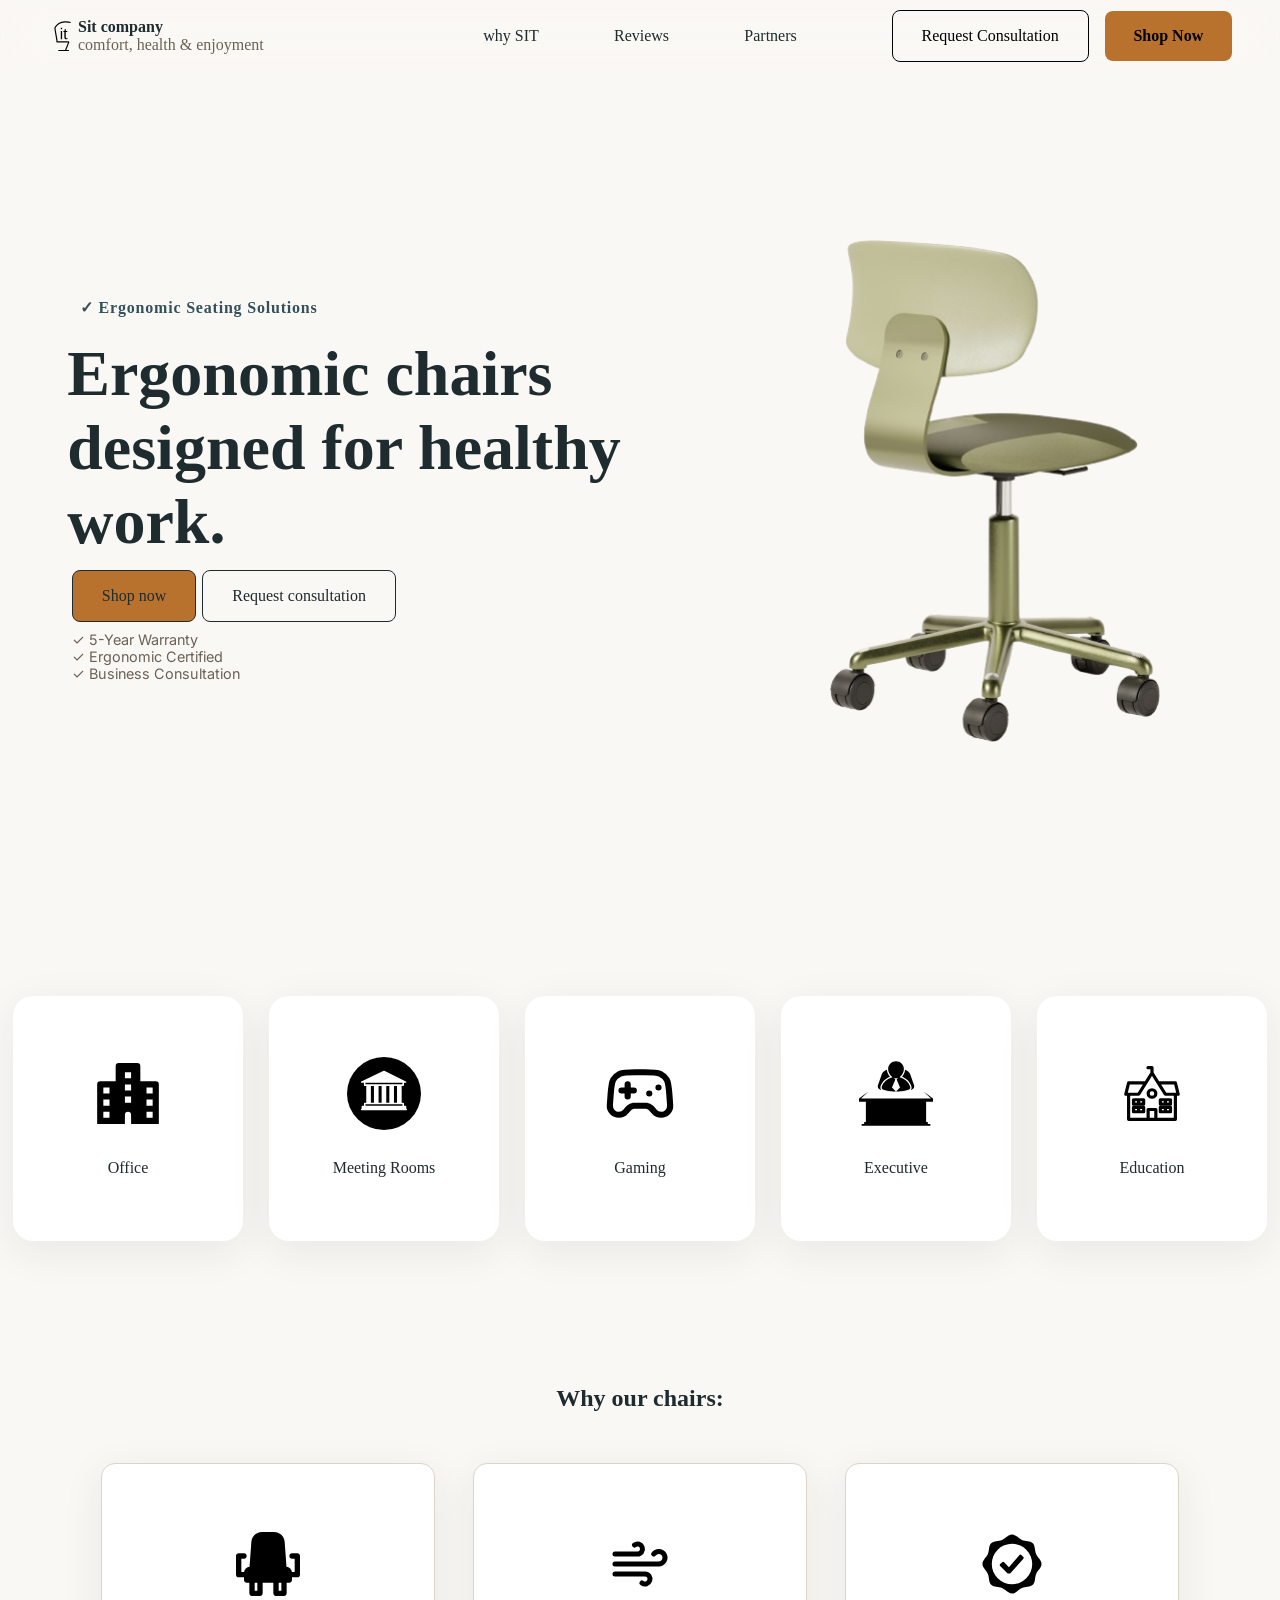
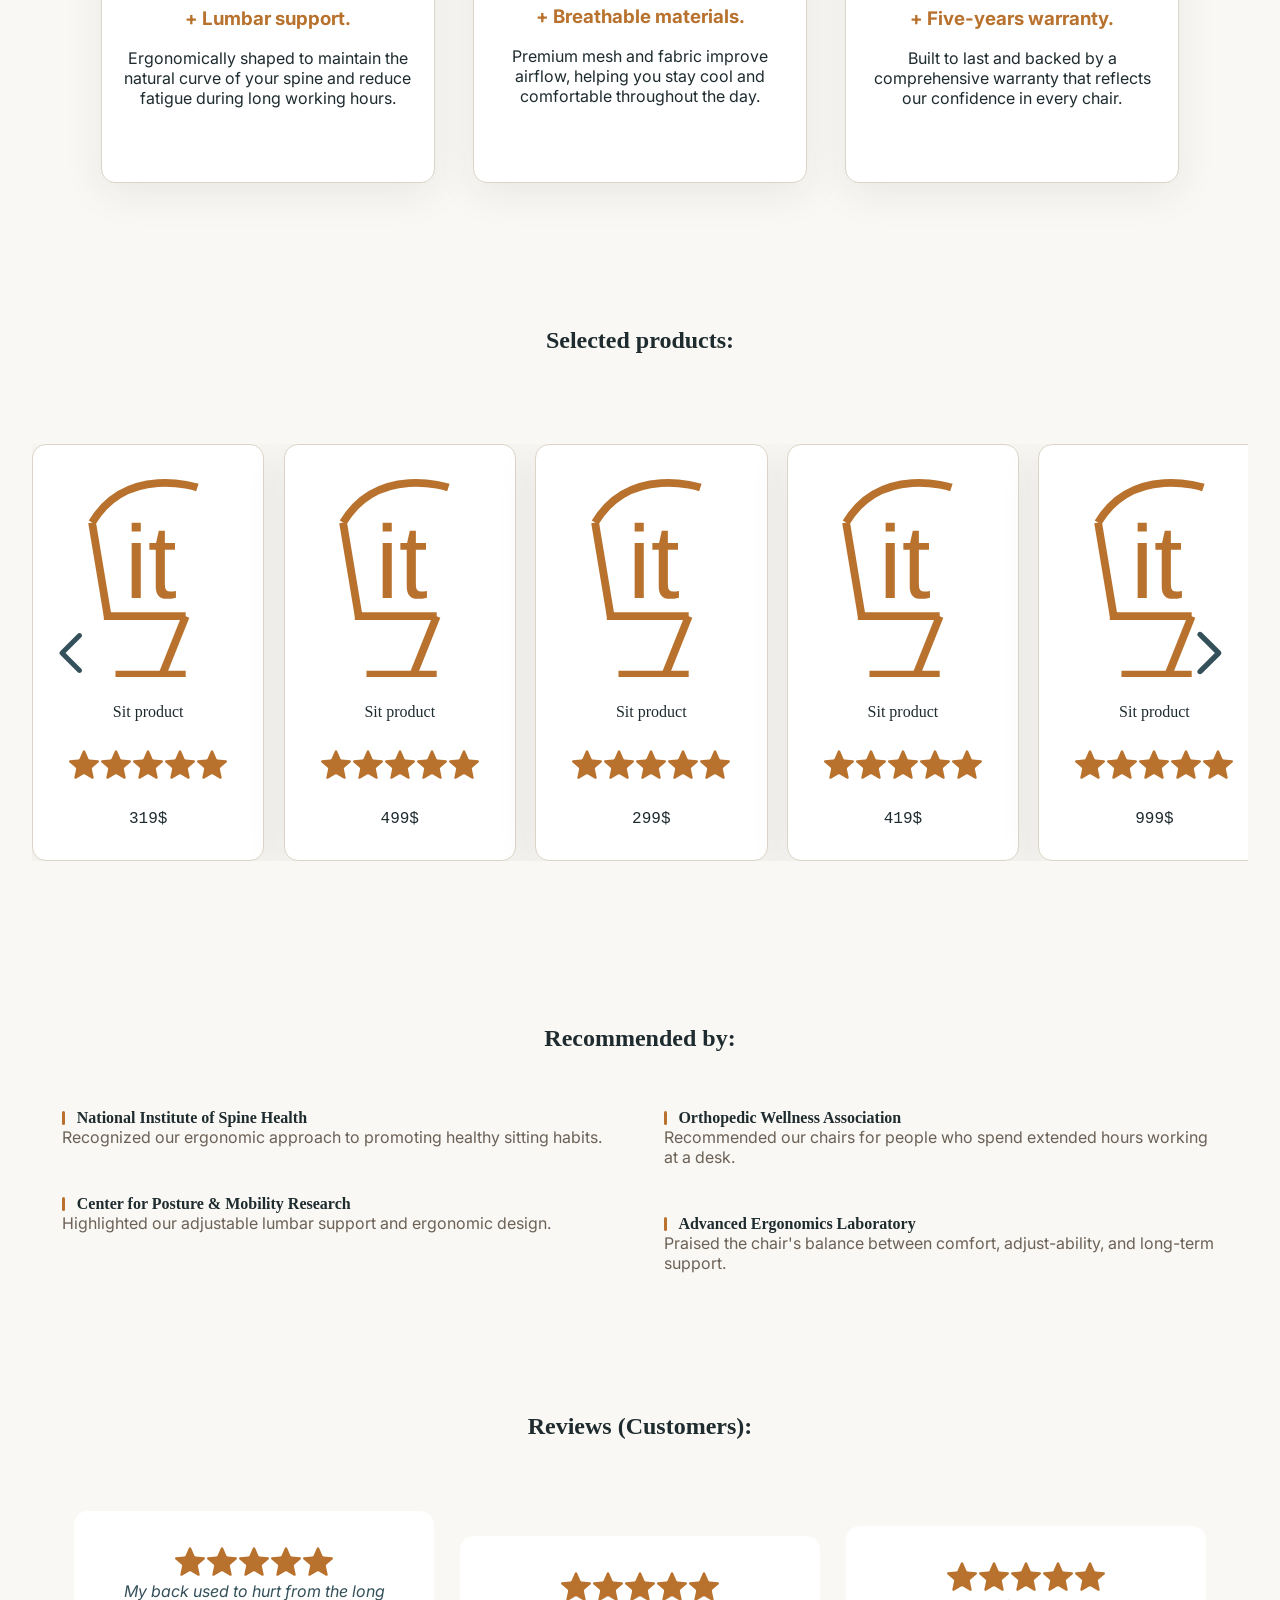
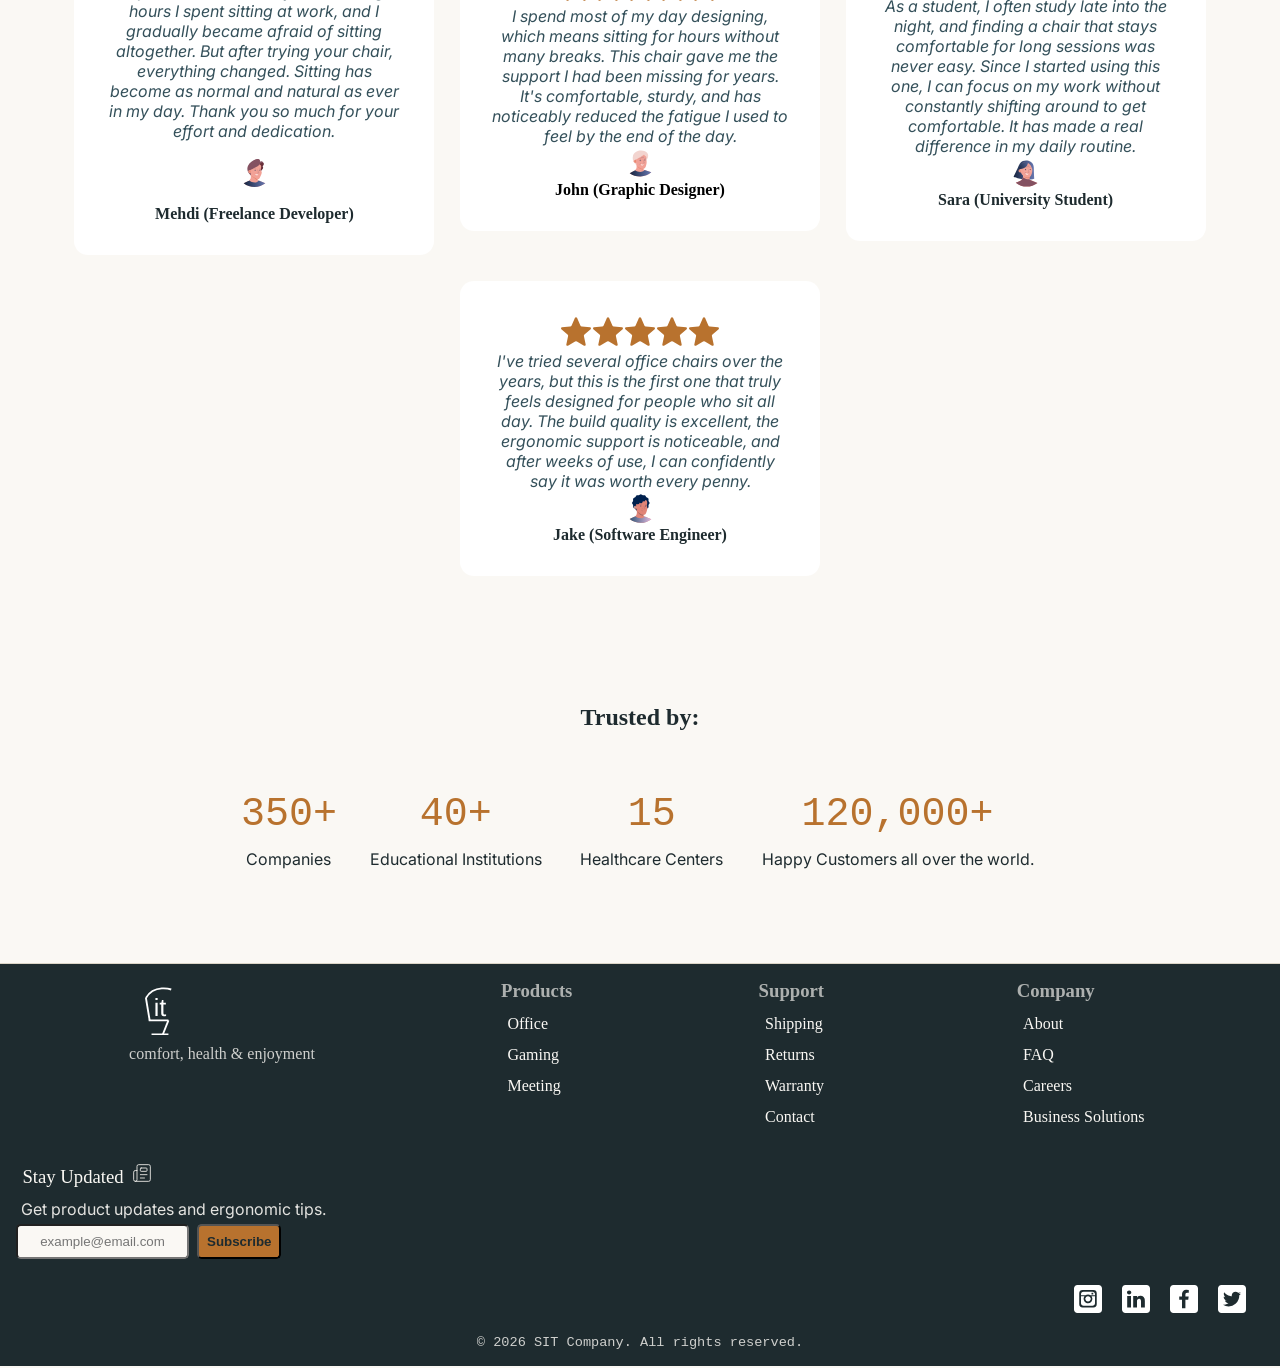
==== index.html @ 12385d65 "update 1.2" ====
<!DOCTYPE html>
<html>
	<head>
		<meta charset="UTF-8">
		<meta name="viewport" content="width=device-width, initial-scale=1.0" />
		<title>SIT Company</title>
		<meta name="description" content="Ergonomic chairs designed to keep you comfortable, productive, and free from back pain." />
		<link rel="preconnect" href="https://fonts.googleapis.com">
		<link rel="preconnect" href="https://fonts.gstatic.com" crossorigin>
		<link href="https://fonts.googleapis.com/css2?family=Manrope:wght@200..800&display=swap" rel="stylesheet">
		<link href="https://fonts.googleapis.com/css2?family=Inter:ital,opsz,wght@0,14..32,100..900;1,14..32,100..900&family=Manrope:wght@200..800&display=swap" rel="stylesheet">
		<link rel="stylesheet" href="style/base.css">
		<link rel="stylesheet" href="style/header.css">
		<link rel="stylesheet" href="style/hero.css">
		<link rel="stylesheet" href="style/why.css">
		<link rel="stylesheet" href="style/examples.css">
		<link rel="stylesheet" href="style/recommended.css">
		<link rel="stylesheet" href="style/reviews.css">	
		<link rel="stylesheet" href="style/trusted.css">	
		<link rel="stylesheet" href="style/partners.css">	
		<link rel="stylesheet" href="style/selected.css">	
		<link rel="stylesheet" href="style/footer.css">

	</head>
	<body>
		<!--======Header========================================-->
		<header>
			<section class="left-part-t">
				<img src="assets/icons/logo.svg" style="width: 30px; height: 30px;">
				<div class="left-part">
					<p class="c-name">Sit company</p>
					<p class="slogan">comfort, health &amp; enjoyment</p>
				</div>
			</section>
			<nav class="center-part">
				<a href="#why">why SIT</a>
				<a href="#reviews">Reviews</a>
				<a href="#partners">Partners</a>
			</nav>
			<section class="right-part">
				<a class="contact" target="_blank" href="https://sit.com/contact-us">Request Consultation</a>
				<a class="shop" target="_blank" href="https://sit.com/shop">Shop Now</a>
			</section>
		</header>

		
		<main>
		<!--=======Hero==================================-->
			<section class="hero">
				<div class="left">
					<p class="sub-title">✓ Ergonomic Seating Solutions</p>
					<p class="title">Ergonomic chairs designed for healthy work.</p>
					<div class="cta-container">
						<nav class="top">
							<a class="shop" target="_blank" href="https://sit.com/shop">Shop now</a> 
							<a class="contact" target="_blank" href="https://sit.com/contact-us">Request consultation</a>
						</nav>
						<div class="bottom">
							<p class="slogan">✓ 5-Year Warranty</p>
							<p class="slogan">✓ Ergonomic Certified</p>
							<p class="slogan">✓ Business Consultation</p>
						</div>
					</div>
				</div>
				<div class="right">
				</div>
			</section>

			<!--=====Examples================================-->
			<section class="examples">

					<div class="card">
						<img class="icon" src="./assets/icons/office.svg">
						<p class="text">Office</p>
					</div>
	
					<div class="card">
						<img class="icon" src="./assets/icons/meeting.svg">
						<p class="text">Meeting Rooms</p>
					</div>

					<div class="card">
						<img class="icon" src="./assets/icons/gaming.svg">
						<p class="text">Gaming</p>
					</div>
	
					<div class="card">
						<img class="icon" src="./assets/icons/executive.svg">
						<p class="text">Executive</p>
					</div>
	
					<div class="card">
						<img class="icon" src="./assets/icons/education.svg">
						<p class="text">Education</p>
					</div>
			</section>

			<!--=====Why================================-->
			<section id="why" class="why">
				<h2 class="section-title">Why our chairs:</h2>
				<section>
					<div class="card">
						<img class="icon" src="./assets/icons/lumbar-support.svg">
						<h3 class="title">+ Lumbar support.</h3>
						<p class="discription">Ergonomically shaped to maintain the natural curve of your spine and reduce fatigue during long working hours.</p>
					</div>
					<div class="card">
						<img class="icon" src="./assets/icons/breathable-materials.svg">
						<h3 class="title">+ Breathable materials.</h3>
						<p class="discription">Premium mesh and fabric improve airflow, helping you stay cool and comfortable throughout the day.</p>
					</div>
					<div class="card">
						<img class="icon" src="./assets/icons/five-years-warranty.svg">
						<h3 class="title">+ Five-years warranty.</h3>
						<p class="discription">Built to last and backed by a comprehensive warranty that reflects our confidence in every chair.</p>
					</div>
				</section>
			</section>

			<!--=====Selected================================-->
			<section class="selected">
				<h2 class="section-title">Selected products:</h2>
				<section class="slider">
					<button class="prev"></button>
					<section class="viewport">
						<div class="track">
							<div class="product">
								<span class="logo"></span>
								<p class="product-name">Sit product</p>
								<div class="star-rating">
									<span class="star"></span>
									<span class="star"></span>
									<span class="star"></span>
									<span class="star"></span>
									<span class="star"></span>
								</div>
								<p class="product-price">319$</p>

							</div>
							<div class="product">
								<span class="logo"></span>
								<p class="product-name">Sit product</p>
								<div class="star-rating">
									<span class="star"></span>
									<span class="star"></span>
									<span class="star"></span>
									<span class="star"></span>
									<span class="star"></span>
								</div>
								<p class="product-price">499$</p>
							</div>

							<div class="product">
								<span class="logo"></span>
								<p class="product-name">Sit product</p>
								<div class="star-rating">
									<span class="star"></span>
									<span class="star"></span>
									<span class="star"></span>
									<span class="star"></span>
									<span class="star"></span>
								</div>
								<p class="product-price">299$</p>
							</div>
	
							<div class="product">
								<span class="logo"></span>
								<p class="product-name">Sit product</p>
								<div class="star-rating">
									<span class="star"></span>
									<span class="star"></span>
									<span class="star"></span>
									<span class="star"></span>
									<span class="star"></span>
								</div>
								<p class="product-price">419$</p>
							</div>
	
							<div class="product">
								<span class="logo"></span>
								<p class="product-name">Sit product</p>
								<div class="star-rating">
									<span class="star"></span>
									<span class="star"></span>
									<span class="star"></span>
									<span class="star"></span>
									<span class="star"></span>
								</div>
								<p class="product-price">999$</p>
							</div>
	
							<div class="product">
								<span class="logo"></span>
								<p class="product-name">Sit product</p>
								<div class="star-rating">
									<span class="star"></span>
									<span class="star"></span>
									<span class="star"></span>
									<span class="star"></span>
									<span class="star"></span>
								</div>
								<p class="product-price">249$</p>
							</div>
						</div>
					</section>
					<button class="next"></button>
				</section>
			</section>

			<!--=====Recommended================================-->
			<section class="recommended">
				<h2 class="section-title">Recommended by:</h2>
				<section>
					<div class="column">
						<div>
							<h4 class="name">National Institute of Spine Health</h4>
							<p class="quote">Recognized our ergonomic approach to promoting healthy sitting habits.</p>
						</div>

						<div>
							<h4 class="name">Center for Posture &amp; Mobility Research</h4>
							<p class="quote">Highlighted our adjustable lumbar support and ergonomic design.</p>
						</div>
					</div>

					<div class="column">
						<div>
							<h4 class="name">Orthopedic Wellness Association</h4>
							<p class="quote">Recommended our chairs for people who spend extended hours working at a desk.</p>
						</div>

						<div>
							<h4 class="name">Advanced Ergonomics Laboratory</h4>
							<p class="quote">Praised the chair's balance between comfort, adjust-ability, and long-term support.</p>
						</div>
					</div>
				</section>
			</section>

			<!--=====Reviews================================-->
			<section class="reviews" id="reviews">
				<h2 class="section-title">Reviews (Customers):</h2>
				<section class="container">
					<div class="card">
						<div class="star-rating">
							<span class="star"></span>
							<span class="star"></span>
							<span class="star"></span>
							<span class="star"></span>
							<span class="star"></span>
						</div>
						<p class="quote">My back used to hurt from the long hours I spent sitting at work, and I gradually became afraid of sitting altogether. But after trying your chair, everything changed. Sitting has become as normal and natural as ever in my day. Thank you so much for your effort and dedication.</p>
						<img class="avatar" src="./assets/icons/a-mehdi.svg" width=35 height=35>
						<h4 class="name">Mehdi (Freelance Developer)</h4>
					</div>

					<div class="card">
						<div class="star-rating">
							<span class="star"></span>
							<span class="star"></span>
							<span class="star"></span>
							<span class="star"></span>
							<span class="star"></span>
						</div>
						<p class="quote">I spend most of my day designing, which means sitting for hours without many breaks. This chair gave me the support I had been missing for years. It's comfortable, sturdy, and has noticeably reduced the fatigue I used to feel by the end of the day.</p>
						<img src="./assets/icons/a-john.svg" width=35 height=35>
						<h4>John (Graphic Designer)</h4>
					</div>

					<div class="card">
						<div class="star-rating">
							<span class="star"></span>
							<span class="star"></span>
							<span class="star"></span>
							<span class="star"></span>
							<span class="star"></span>
						</div>
						<p class="quote">As a student, I often study late into the night, and finding a chair that stays comfortable for long sessions was never easy. Since I started using this one, I can focus on my work without constantly shifting around to get comfortable. It has made a real difference in my daily routine.</p>
						<img src="./assets/icons/a-sara.svg" width=35 height=35>
						<h4 class="name">Sara (University Student)</h4>
					</div>

					<div class="card">
						<div class="star-rating">
							<span class="star"></span>
							<span class="star"></span>
							<span class="star"></span>
							<span class="star"></span>
							<span class="star"></span>
						</div>
						<p class="quote">I've tried several office chairs over the years, but this is the first one that truly feels designed for people who sit all day. The build quality is excellent, the ergonomic support is noticeable, and after weeks of use, I can confidently say it was worth every penny.</p>
						<img src="./assets/icons/a-jake.svg" width=35 height=35>
						<h4 class="name">Jake (Software Engineer)</h4>
					</div>
				</section>
			</section>

			<!--=====Trusted================================-->
			<section class="trusted">
				<h2 class="section-title">Trusted by:</h2>
				<section class="container">
					<div class="card">
						<p class="number">350+</p>
						<p class="entity">Companies</p>
					</div>
					<div class="card">
						<p class="number">40+</p>
						<p class="entity">Educational Institutions</p>
					</div>
					<div class="card">
						<p class="number">15</p>
						<p class="entity">Healthcare Centers</p>
					</div>
					<div class="card">
						<p class="number">120,000+</p>
						<p class="entity">Happy Customers all over the world.</p>
					</div>
				</section>
			</section>

		</main>

			<!--=====Footer================================-->
		<footer>
			<!--++++++++++ligne one++++++++++-->
			<section class="row-one">
				<section class="top">
					<div class="column">
						<a href="/"><img class="brand-LOGO" src="./assets/icons/logo.svg"></a>
						<p class="slogan">comfort, health &amp; enjoyment</p>
					</div>
					<nav class= "column">
						<h3>Products</h3>
						<a target="_blank" href="https://sit.com/shop/#office">Office</a>
						<a target="_blank" href="https://sit.com/shop/#gaming">Gaming</a>
						<a target="_blank" href="https://sit.com/shop/#meeting">Meeting</a>
					</nav>
					<nav class="column">
						<h3>Support</h3>
						<a target="_blank" href="https://sit.com/shipping">Shipping</a>
						<a target="_blank" href="https://sit.com/returns">Returns</a>
						<a target="_blank" href="https://sit.com/warranty">Warranty</a>
						<a target="_blank" href="https://sit.com/contact">Contact</a>
					</nav>
					<nav class="column">
						<h3>Company</h3>
						<a target="_blank" href="https://sit.com/about">About</a>
						<a target="_blank" href="https://sit.com/company">FAQ</a>
						<a target="_blank" href="https://sit.com/careers">Careers</a>
						<a target="_blank" href="https://sit.com/contact">Business Solutions</a>
					</nav>
		    		</section>

				<section class="bottom">
					<h3 class="title">Stay updated</h3>
					<p class="paragraphe">Get product updates and ergonomic tips.</p>
					<div>
						<input type="email" placeholder="example@email.com">
						<button class="subscribe">Subscribe</button>
					</div>
				</section>
			</section>

			<!--++++++++ligne two+++++++++-->
			<nav class="row-two">
				<a target="_blank" href="https://instagram.com/sit"><img class="icon" alt="Instagram" src="/assets/icons/instagram.svg"></a>
				<a target="_blank" href="https://linkedin.com/sit"><img class="icon" alt="LinkedIn" src="/assets/icons/linkedin.svg"></a>
				<a target="_blank" href="https://facebook.com/sit"><img class="icon" alt="Facebook" src="/assets/icons/facebook.svg"></a>
				<a target="_blank" href="https://X.com/sit"><img class="icon" alt="X" src="/assets/icons/x.svg"></a>
			</nav>
			<!--++++++++ligne tree++++++++-->
			<section class="row-tree">
				<p>© 2026 SIT Company. All rights reserved.</p>
			</section>
		</footer>

		<script src="./script.js"></script>

	</body>
</html>
---- style/base.css ----
* {
	margin: 0;
	padding: 0;
	box-sizing: border-box;
	/*! outline: 1px solid red; */
}

a { 
	text-decoration: none;
	color: inherit;
}
:root {
	/*Header*/
	--header-height: clamp( 65px ,8vh, 80px);
 
	/*Color system — warm, clinical-but-comfortable, built around the spine/posture motif*/
	--ink: #1E2B2F;           /* headings & body text */
	--paper: #FAF8F4;         /* base background */
	--mist: #EDE7DC;          /* alternating section bg, card surfaces */
	--spine-gold: #B8722E;    /* signature accent: CTAs, curve motif, eyebrows */
	--chart-blue: #34505A;    /* secondary accent: icons, quote marks, badges */
	--line: #DCD5C7;          /* hairline borders/dividers */
 
	/*Aliases kept so every section stylesheet below still resolves correctly*/
	/*font-family*/ 
	--heading-font: 'Fraunces', serif;
	--body-font: 'Inter', sans-serif;
	--mono-font: 'IBM Plex Mono', monospace;

	/*color*/
	--primary-color: var(--ink);
	--secondary-color: var(--chart-blue);
	--accent-color: var(--spine-gold);
	--background-color: var(--paper);
	--surface-color: #FFFFFF;
	--text-color: var(--ink);
	--muted-color: #6B6156;
	--border-color: var(--line);

  
	--shadow: 0 10px 40px rgba(30,43,47,.08);

	--border-radius: 14px;
	
}

body {
	padding-top: var(--header-height);
	background: var(--background-color);
}

/*============================main===============================*/
main {
	display: flex;
	flex-direction: column;
	justify-content: flex-start;
}

.star-rating {
	display: flex !important;
	flex-direction: row !important;
	margin: .2rem;
	justify-content: center;
	align-items: center;
}

#star,
.star {
	width: 2rem;
	aspect-ratio: .4/.4;
}
---- style/header.css ----
/*====================Header====================*/
:root {
	--header-font-size: clamp(0.9rem, 1vw, 1.4rem)
	--header-border-bottom-color: #E5E7EB;
}
a { 
	text-decoration: none;
	color: inherit;
}

header {
	position: fixed;
	top: 0;
	left: 0;
	width: 100vw;
	height: var(--header-height);
	min-height: fit-content;
	backdrop-filter: blur(20px);
	-webkit-backdrop-filter: blur(20px);
	z-index: 1000;

	display: flex;
	justify-content: space-between;
	align-items: center;
	padding:0 clamp(1rem, 4vw, 3rem);
	white-space: nowrap;
	font-size: var(--header-font-size);
	gap: 1rem;
}

header .left-part-t,
header .center-part {
	flex: 1 1 20%;
	font-size: var(--header-font-size);
}

/*===========Left Part============*/
header .left-part-t {
	display: flex;
	align-items: center;
}

header .left-part-t .left-part {
	display: flex;
	flex-direction: column;
	justify-content: center;
}

header .left-part-t .left-part .c-name {
	font-family: var(--heading-font);
	font-size: calc(var(--header-font-size) * 1.6);
	font-weight: 700;
	color: var(--text-color);
}

header .left-part-t .left-part .slogan {
	font-family: var(--text-font);
	color: var(--muted-color);
	font-size: calc(var(--header-font-size) * 0.9);
}

/*=========Center Part===========*/
header .center-part {
	display: flex;
	justify-content: space-around;
	gap: 0.3rem;
	align-items: center;
}

header .center-part a {
	color: var(--text-color);
	font-size: var(--body-font);
	font-weight: 500;

	padding: 1em clamp(0.25em, 1.5vw, 1.8em);
	border-radius: 0.2em;
}

header .center-part a:hover,
header .center-part a.active {
	color: var(--accent-color);

	background: rgb(255 255 255 / 35%);
}

/*=======Right Part==========*/
header .right-part {
	flex: 1 1 20%;
	display: flex;
	justify-content: flex-end;
	align-items: center;
	gap: 1rem;
}

header .right-part .shop,
header .right-part .contact {
	display: inline-flex;
	align-items: center;
	justify-content: center;
	font-size: calc(var(--header-font-size) * 1.1);
	padding: 1em 1.8em;
	border-radius: 0.5em;
	max-height: calc(var(--header-height) * 0.8);
}

header .right-part .shop {
	color: var(--primery-color);
	font-weight: 600;

	background: var(--accent-color);

	transition: all 200ms ease 200ms;
}

header .right-part .contact {
	border: currentColor solid 1px;

	transition: all 200ms ease 200ms;
}

/*---hover---*/
header .right-part a.shop:hover {
	transform: scale(1.02);
	outline: 1px solid black;
}

header .right-part a.contact:hover {
	transform: scale(1.02);

	color: white;

	background-color: black;
	border: black solid 1px;
}

/*---Responsive---*/
@media (max-width: 940px) {
	header .center-part {
		display: none;
	}

	header .left-part-t {
		flex: 1;
	}

	header .right-part {
		flex: 0 0 auto;
	}
}

@media (max-width: 700px) {
	header .right-part .contact {
		display: none;
	}
}

@media (max-width: 400px) {
	header .right-part a.shop {
		flex-shrink: 1;
		padding: 15% 10%;
		font-size: clamp(0.7rem, 5vw, 999px);
	}

	header .left-part-t .left-part p.c-name {
		flex-shrink: 1;
		font-size: clamp(0.75rem, 5.5vw, 999px);
	}

	header .left-part-t .left-part p.slogan {
		font-size: clamp(0.56rem, 4vw, 999px);
		white-space: normal;
	}

	header {
		gap: 2rem;
	}
}
---- style/hero.css ----
:root {
	--hero-title-font-size:clamp(2.3rem, 5vw, 5rem);
	--font-size:1rem;
	--hero-background-color: linear-gradient(180deg, #F8FAFC, #EEF4FF);
}


.hero {
	display: flex;
	min-height: calc(100vh - var(--header-height));
	align-items: stretch;
	padding-inline: 5%;
}

/*=======hero-left============*/
.hero .left {
	flex: 0 0 55vw;

	display: flex;
	flex-direction: column;
	justify-content: center;
	align-items: flex-start;
}

.hero .left .sub-title {
	color: var(--secondary-color);
	font-weight:600;
	letter-spacing:.05em;

	text-transform: capitalize;

	padding: 1rem;	
}

.hero .left .title {
	color: var(--primary-color);
	font-size:var(--hero-title-font-size);
	font-weight: 700;

	padding: 0.2rem;
}

.hero .left .cta-container {
	display: flex;
	flex-direction: column ;
	gap: 1vh;

	padding: 0.5rem;
}

.hero .left .cta-container .top {
	gap: 0.4rem;
	display: flex;
	flex-wrap: wrap;
	justify-content: center;
}

.hero .left .cta-container .top .shop {
	color: var(--text-color);
	font-size: calc(var(--header-font-size) * 1.1);
	font-family: var(--heading-font);

	background-color: var(--accent-color);

	padding: 1em 1.8em;
	border: 1px solid var(--primary-color);
	border-radius: 0.5em;

	max-height: calc(var(--header-height) * 0.8);

	display: inline-flex;
	justify-content: center;
	align-items: center;

	transition: all 100ms ease 100ms;
}

.hero .left .cta-container .top .shop:hover {
	transform: scale(1.02);
	border: black solid 1px;
}

.hero .left .cta-container .top .contact {
	color: var(--text-color);
	font-family: var(--heading-font);

	border-color: var(--accent-color);
	display: inline-flex;
	align-items: center;
	justify-content: center;
	font-size: calc(var(--header-font-size) * 1.1);
	padding: 1em 1.8em;
	border: 1px solid var(--primary-color);
	border-radius: 0.5em;
	max-height: calc(var(--header-height) * 0.8);
}

.hero .left .cta-container .top .contact:hover {
	color: white;

	transform: scale(1.02);
	background-color: black;
	border: black solid 1px;
}

.hero .left .cta-container .bottom .slogan {
	color: var(--muted-color);
	font-size: 0.9rem;
	font-family: var(--body-font);
}
/*=======hero-right===========*/
.hero .right {
	flex: 0 0 35vw;
	background: url(../assets/images/chair-removebg-preview.png) no-repeat center / contain;
}

/*========responsive==========*/
@media (max-width:900px) {
	.hero .left {
		flex: 1;
		text-align: center;
		align-items: center;
		max-height: 78vh;
	}
	.cta-container > .cta {
		display: flex;
		flex-direction: column;
		gap: 3vw;
	}
	.hero .contact {
		display: block
	}

	.hero .right {
		display: none;
		flex: none;
	}
}
---- style/why.css ----
.why {
	padding-block: 3rem;
	display:flex;
	flex-direction: column;
	gap: clamp(1rem, 4vw, 4rem);
	text-align: center;
}

.why h2.section-title {
	color: var(--text-color);
	font-family: var(--heading-font);
}

.why section {
	display: flex;
	align-items: center;
	justify-content: center;
	flex-flow: wrap row;
	gap: clamp(0rem, 3vw, 3rem);
}

.why section .card {
	padding: 1rem;
	gap: clamp(0rem, 3vw, 3rem)

	flex: 0 0 clamp(calc(2 * var(--card-imag-width)), 18%, 25rem);
	min-height: clamp(3rem, 25vw, 50rem);

	display: flex;
	flex-direction: column;
	justify-content: center;
	align-items: center;

	background: var(--surface-color);
	border: 1px solid var(--border-color);
	border-radius: var(--border-radius);
	box-shadow: var(--shadow);
}

.why section .card img.icon {
	min-width: 60px;
}

.why section .card h3.title {
	color: var(--accent-color);
	font-family: var(--body-font);
	padding-block: .7rem;
}

.why section .card p.discription {
	color: var(--text-color);
	font-family: var(--body-font);

	text-align: center;
	
	padding-block: .4rem;
	max-width: 300px;
	
}
---- style/examples.css ----
:root {
	--card-background-color: white;
	--card-imag-width: clamp(4rem, 7vw, 8rem);
}

.examples {
	padding-block: clamp(3rem, 30vw, 6rem);
	display: flex;
	justify-content: space-around;
}

.examples .card {
	flex: 0 0 clamp(calc(2 * var(--card-imag-width)), 18%, 25rem);
	display: flex;
	flex-direction: column;
	text-align: center;
	justify-content: center;
	align-items: center;
	background: var(--surface-color);
	border-radius: 20px;
	box-shadow: var(--shadow);

	height: fit-content;
	box-sizing: content-box;
	padding-block: 3rem;
}

.examples .card:hover {
	transform: scale(1.02);
}

.examples .card img.icon {
	width : var(--card-imag-width);
	height: auto;
	margin: 1rem;
	padding: .5rem;
	margin: .3rem;
}

.examples .card p.text {
	color: var(--primary-color);
	font-family: var(--heading-font);

	padding: 1rem;
}

@media (max-width: 800px) {
	.examples {
		flex-flow: wrap row;
		row-gap: 1rem;
	}
	.examples .card img {
		width: 3.5rem;
	}
}
---- style/recommended.css ----
.recommended {
	padding-block: clamp(1rem, 15vw, 3rem);
	display: flex;
	flex-direction: column;
	justify-content: center;
	align-items: center;
}

.recommended > h2.section-title {
	color: var(--text-color);
	font-family: var(--heading-font);

	padding: clamp(20px, 0.02vw, 50px);
}

.recommended > section {
	display: flex;
	width: 100%;
	padding: 1% 3% 0 3%;
}

.recommended > section > .column {
	flex: 1;
}

.recommended > section > .column > div {
	padding: clamp(.5rem, 2vw, 1.5rem);
	min-width: 270px;
}

.recommended > section > .column > div > h4.name {
	color: var(--text-color);
	font-family: var(--heading-font);

	position: relative;
	padding-left: 0.9rem;
}

.recommended > section > .column > div > h4.name::before {
	content: "";
	position: absolute;
	left: 0;
	top: 0.15rem;
	bottom: 0.15rem;
	width: 3px;
	border-radius: 2px;
	background: var(--spine-gold);
}

.recommended > section > .column > div > p.quote {
	color: var(--muted-color);
	font-family: var(--body-font);
}

@media (max-width: 600px) {
	.recommended > section {
		flex-wrap: wrap;
	}

	.recommended > section > .column > div > p.quote {
		font-size: .9rem;
	}
}
---- style/reviews.css ----
.reviews {
	padding-block: clamp(1rem, 15vw, 3rem);
	display: flex;
	flex-direction: column;
	align-items: center;
	gap: 4vw;
}

.reviews > h2.section-title {
	color: var(--text-color);
	font-family: var(--heading-font);

	padding: clamp(20px, 0.02vw, 50px);
}

.reviews .container {
	width: 100%;
	display: flex;
	flex-wrap: wrap;
	gap: 2vw;
	align-items: center;
	justify-content: center;
	margin-inline: 2rem;
	padding-inline: 2rem;
	scroll-snap-type: x mandatory;
	scrollbar-width: none;
}

.reviews .container::-webkit-scrollbar {
	display: none;
}

.reviews .container .card {
	display: flex;
	flex-direction: column;
	align-items: center;
	text-align: center;
	padding: 2rem;
	background-color: var(--surface-color);

	width: 360px;
	max-width: 85vw;
	flex-shrink: 0;
	border-radius: var(--border-radius);
	scroll-snap-align: center;
}

.reviews .container .card .star-rating .star {
	background: var(--accent-color);

	mask-image: url(../assets/icons/star.svg);
	webkit-mask-image: url(../assets/icons/star.svg);
	mask-size: contain;
	mask-origin: padding-box;
	mask-repeat: no-repeat;

	max-width: 200px;
}

.reviews .container .card .quote {
	color: var(--secondary-color);
	font-family: var(--body-font);
	font-style: italic;
}

.reviews .container .card .avatar {
	min-height: 4rem;
	aspect-ratio: 1;
}

.reviews .container .card h4.name {
	color: var(--primary-color);
	font-family: var(--heading-font);
}

@media (max-width:700px) {
	.reviews .container {
		flex-wrap: nowrap;
		overflow-x: auto;
		justify-content: flex-start;
	}
}
---- style/trusted.css ----
.trusted {
	padding-block: clamp(1rem, 15vw, 3rem);
	max-width: 100vw;
	display: flex;
	flex-direction: column;
	justify-content: center;
	align-items: center;
	text-align: center;
}

.trusted h2.section-title {
	color: var(--text-color);
	font-family: var(--heading-font);

	padding: 2rem;
}

.trusted .container {
	display: flex;
	flex-flow: row wrap;
	justify-content: space-around;
	max-width: 100vw;
	gap: 0.4rem;
	padding: 2rem;
}

.trusted .container .card .number  {
	/*typology*/
	color: var(--accent-color);
	font-family: var(--mono-font), sans-serif;
	font-size: 2.5rem;
	font-weight: normal;
	font-style: normal;
	font-variant: none;
	line-height: 1;
	word-spacing: 0;
	letter-spacing: 0;
	/*text-layout*/
	text-align: center;
	text-indent: 0;
	text-transform: none;
	text-decoration: none;
	text-overflow: none;
	white-space: normal;
	text-wrap: nowrap;
}

.trusted .container .card .entity {
	color: var(--primary-color);
	font-family: var(--body-font), sans-serif;
	font-size: 1rem;
	font-weight: normal;
	font-style: normal;
	font-variant: none;
	line-height: 1;
	word-spacing: 0;
	letter-spacing: 0;

	text-align: center;
	text-indent: 0;
	text-transform: none;
	text-decoration: none;
	text-overflow: none;
	white-space: normal;
	text-wrap: wrap;

	padding: 1rem;
}

@media (max-width:650px) {
	.trusted .container .card .number {
		font-size: clamp(1.5rem, 9vw, 2.5rem);
	}
}
---- style/selected.css ----
.selected {
	padding-block: clamp(3rem, 30vw, 6rem);
	padding-inline: clamp(0.5rem, 2.5vw, 4rem);
	text-align: center;
	display: flex;
	flex-direction: column;
	gap: 7vw;
}

.selected h2.section-title {
	color: var(--text-color);
	font-family: var(--heading-font);
}

.selected .slider {
	display: flex;
	position: relative;
}

.selected .slider .viewport .track {
	display: flex;
	flex-flow: nowrap row;
	align-items: center;
	justify-content: space-around;
	gap: clamp(12px, 1.5vw, 30px); 
	transition: transform .4s;
	width: 100%;
	overflow: auto;
	scroll-snap-type: x mandatory;
	scrollbar-width: none;

}

.selected .slider .viewport {
	display: flex;
	width: 100%;
}

.selected .slider .viewport .track .product {
	min-height: 4rem;
	flex: 0 1 300px;
	padding-inline: 2rem;
	padding-block: 2rem;

	display: flex;
	flex-flow: nowrap column;
	justify-content: center;
	align-items: center;
	gap: 2vw; 

	background-color: var(--surface-color);
	border: 1px solid var(--border-color);
	border-radius: var(--border-radius);

	box-shadow: var(--shadow);
}

.selected .slider .viewport .track .product span.logo {
	background: var(--accent-color);
	mask-image: url("../assets/icons/logo.svg");
	webkit-mask-image: url("../assets/icons/logo.svg");
	mask-size: contain;
	mask-origin: padding-box;
	mask-repeat: no-repeat;

	min-width: 125px;
	min-height: 200px;
}

.selected .slider .viewport .track .product p.product-name {
	color: var(--text-color);
	font-family: var(--heading-font);
}

/*this element is not added yet in the html*/
.selected .slider .viewport .track .product .product-discreption {
	color: var(--muted-color);
	font-family: var(--body-font);
}

.selected .slider .viewport .track .product div.star-rating span.star {
	mask-image: url("../assets/icons/star.svg");
	webkit-mask-image: url("../assets/icons/star.svg");
	background-color: var(--accent-color);
}

.selected .slider .viewport .track .product p.product-price {
	color: var(--text-color);
	font-family: var(--mono-font);
}

.selected .slider .prev,
.selected .slider .next {
	z-index: 2;
	position: absolute;
	align-self: center;
	padding: 0.4rem;
	min-height: 4rem;
	aspect-ratio: 2/2;
	background: var(--secondary-color);
}

.selected .slider button.prev:hover,
.selected .slider button.next:hover {
	background: var(--accent-color);
}

.selected .slider .prev {
	left: 0;
	margin-left: 0.5rem;
	mask-image: url("../assets/icons/prev.svg");
	webkit-mask-image: url("../assets/icons/prev.svg");
	mask-origin: padding-box;
	mask-size: contain;
	background: var(--secondary-color);
}

.selected .slider .next {
	right: 0;
	margin-right: 0.5rem;
	background: var(--secondary-color);
	mask-image: url("../assets/icons/next.svg");
	webkit-mask-image: url("../assets/icons/next.svg");
	mask-size: contain;

}

@media (max-width: 800px){
	.selected .slider .viewport .track {
		gap: 12px;
	}
}
---- style/footer.css ----
:root {
	--footer-background-color: var(--ink);
	--footer-text-color: var(--paper);

}

footer {
/*	padding-bottom: clamp(1rem, 15vw, 3rem);*/
	display: flex;
	flex-direction: column;
	justify-content: space-around;
	align-items: stretch;
	background-color: var(--footer-background-color);
	border-top: 1px var(--border-color) solid;
	padding-bottom: 1rem;
	padding-inline: 1rem;

	color: var(--footer-text-color);

	transition: all .3s ease;
}


footer a:hover {
	background-color: var(--accent-color);
	transform: translateY(-1px) scale(1.03);
	border-radius: 5px;
}

footer .row-one {
	padding-bottom: clamp(0.5rem, 7vw, 1.5rem);
	display: flex;
	flex-flow: nowrap column;
	align-items: stretch;
}

footer .row-one .top {
	padding-block: clamp(0.33rem, 4vw, 1rem) clamp(0.5rem, 7vw, 1.5rem);
	padding-inline: clamp(0.5rem, 7vw, 1.5rem);
	flex: 0 0 100%;
	display: flex;
	flex-wrap: wrap;
	justify-content: space-around;
	gap: 0.5rem;
	align-items: flex-start;
}

footer .row-one .top .column {
	display: flex;
	flex-flow: nowrap column;
}

footer .row-one .top .column img.brand-LOGO {
	width: 3rem;
	filter: invert(1);
	aspect-ratio: 3/3;
}

footer .row-one .top .column p.slogan {
	opacity: 80%;
}

footer .row-one .top .column h3 {
	font-family: var(--heading-font);
	opacity: 65%;

	margin-bottom: .4rem;
}

footer .row-one .top .column a {
	padding: 0.4rem;
	
}

footer .row-one .bottom h3.title {
	font-family: var(--heading-font);
	font-weight: normal;

	text-transform: capitalize;

	padding: .4rem;
}

footer .row-one .bottom h3.title::after {
	content: "";
	display: inline-block;
	width: 1.3rem;
	height: 1.3rem;
	margin-left: .5rem;
	background-color: currentColor;
	-webkit-mask: url(../assets/icons/newspaper.svg) no-repeat center / contain;
	mask: url(../assets/icons/newspaper.svg) no-repeat center / contain;
}

footer .row-one .bottom p.paragraphe {
	font-family: var(--body-font);
	opacity: 90%;

	padding: .3rem;
}

footer .row-one .bottom div {
	display: flex;
	gap: 8px;
}

footer .row-one .bottom input {
	background-color: var(--background-color);
	color: var(--primary-color);
	
	border-radius: .3rem;

	text-align: center;
}

footer .row-one .bottom button {
	padding: .5rem;
	border-radius: .3rem;
	background-color: var(--accent-color);
	color: var(--primary-color);
	font-weight: bold;
}

footer .row-two {
	padding: 0 1rem 1rem 1rem;
	display: flex;
	justify-content: flex-end;
	gap: 1rem;
}

footer .row-two a img.icon {
	width: 2rem;
	height: 2rem;
	filter: invert(1);
}

footer .row-tree p {
	font-size: .85rem;
	font-family: var(--mono-font);
	opacity: 80%;
	text-align: center;
}

@media (max-width: 800px) {
	footer .row-one .top {
		flex-wrap: wrap;
	}

	footer .row-one .top > * {
		display: flex;
		flex-flow: nowrap column;
	}

	footer .row-one .top div {
		padding: 0.3em;
	}

	footer .row-one .top img {
		max-width:45px;
		max-height: 45px;
	}	

	footer .row-one .bottom {
		padding-block: clamp(0.5rem, 7vw, 1.5rem);
		display: flex;
		flex-direction: column;
		border-bottom: 1px solid gray;
	}

	footer .row-two {
		padding-block: clamp(0.5rem, 7vw, 1.5rem);
		padding-inline: clamp(0.5rem, 7vw, 1.5rem);
		display: flex;
		justify-content: flex-end;
		gap: max(3vw, 0.5rem);
		border-bottom: 1px gray solid;
	}

	footer .row-two .icon {
		height: 35px !important;
		width: 35px !important;
	}

	footer .row-tree {
		padding-block: clamp(0.5rem, 7vw, 1.5rem);
	}

	footer > *:not(.row-one),
	.row-one .bottom {
		padding-left: 5%;
	}
}
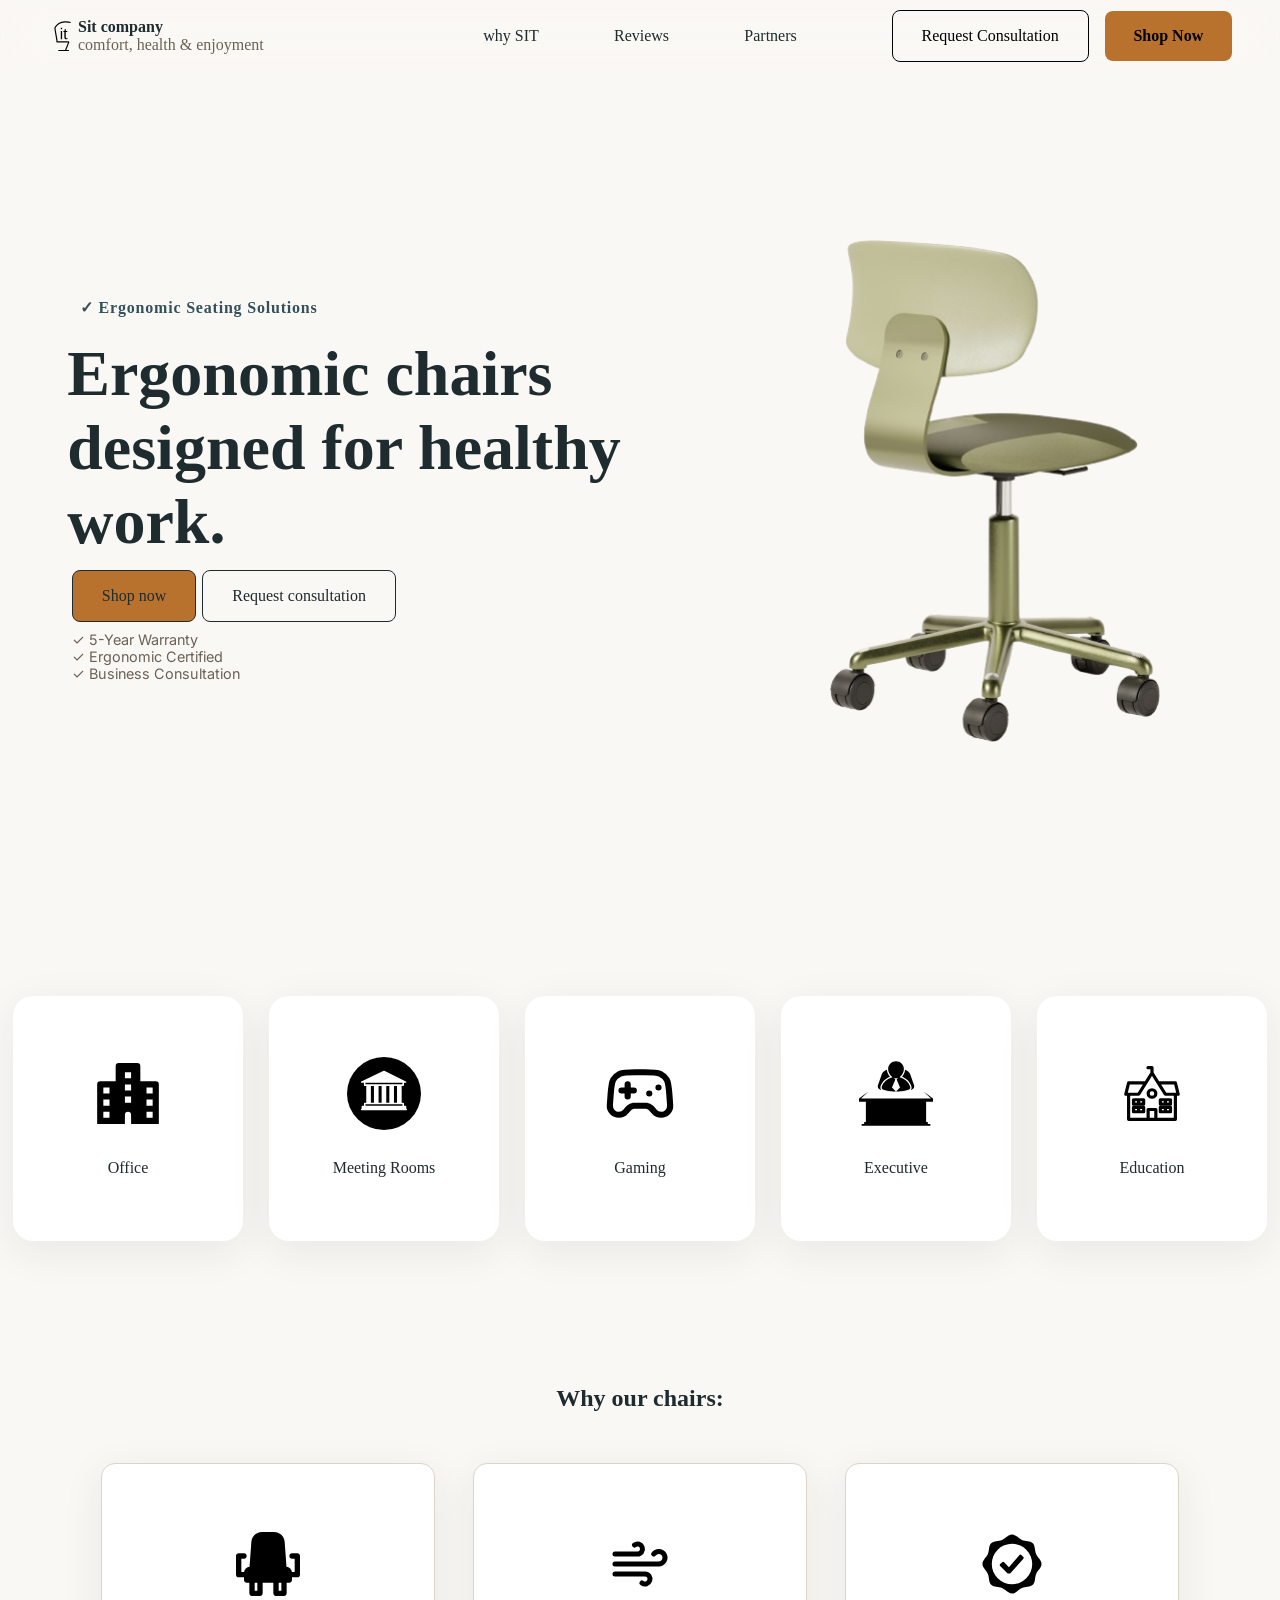
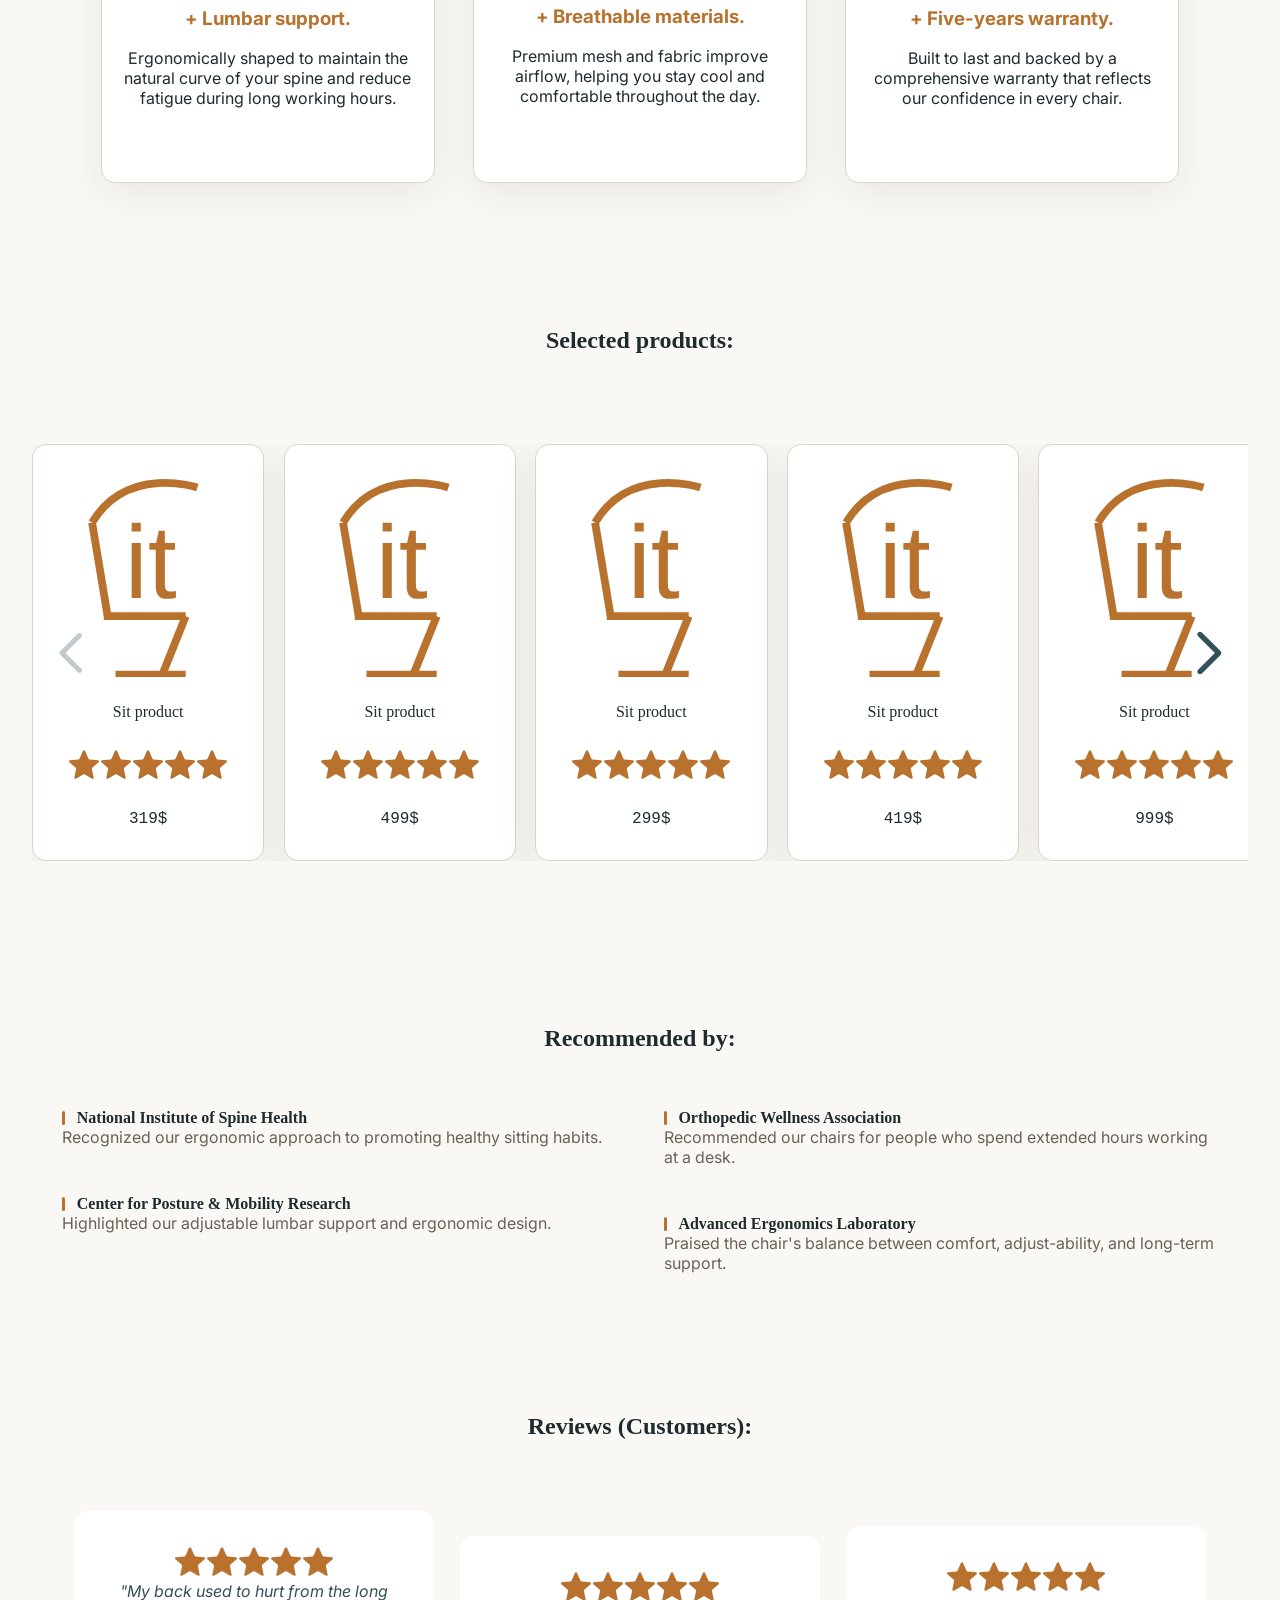
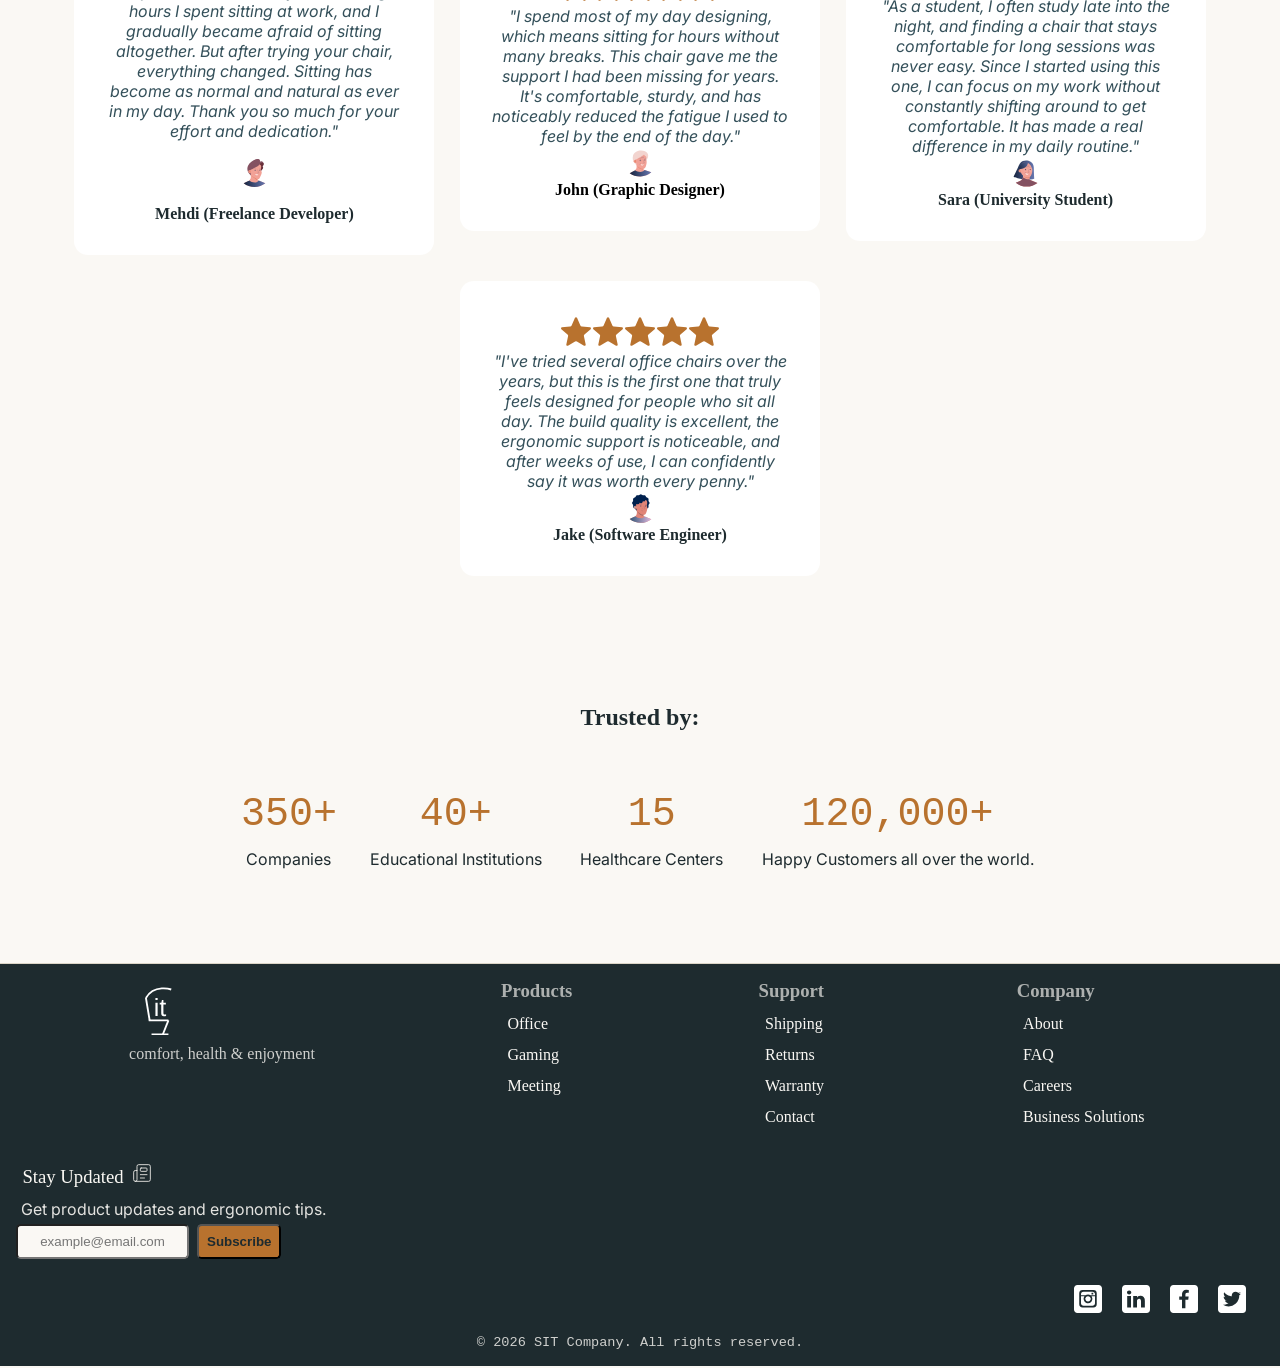
==== commit 9fddab89: "Implement native scrolling for product slider" ====
--- a/index.html
+++ b/index.html
@@ -249,7 +249,7 @@
 							<span class="star"></span>
 							<span class="star"></span>
 						</div>
-						<p class="quote">My back used to hurt from the long hours I spent sitting at work, and I gradually became afraid of sitting altogether. But after trying your chair, everything changed. Sitting has become as normal and natural as ever in my day. Thank you so much for your effort and dedication.</p>
+						<p class="quote">"My back used to hurt from the long hours I spent sitting at work, and I gradually became afraid of sitting altogether. But after trying your chair, everything changed. Sitting has become as normal and natural as ever in my day. Thank you so much for your effort and dedication."</p>
 						<img class="avatar" src="./assets/icons/a-mehdi.svg" width=35 height=35>
 						<h4 class="name">Mehdi (Freelance Developer)</h4>
 					</div>
@@ -262,7 +262,7 @@
 							<span class="star"></span>
 							<span class="star"></span>
 						</div>
-						<p class="quote">I spend most of my day designing, which means sitting for hours without many breaks. This chair gave me the support I had been missing for years. It's comfortable, sturdy, and has noticeably reduced the fatigue I used to feel by the end of the day.</p>
+						<p class="quote">"I spend most of my day designing, which means sitting for hours without many breaks. This chair gave me the support I had been missing for years. It's comfortable, sturdy, and has noticeably reduced the fatigue I used to feel by the end of the day."</p>
 						<img src="./assets/icons/a-john.svg" width=35 height=35>
 						<h4>John (Graphic Designer)</h4>
 					</div>
@@ -275,7 +275,7 @@
 							<span class="star"></span>
 							<span class="star"></span>
 						</div>
-						<p class="quote">As a student, I often study late into the night, and finding a chair that stays comfortable for long sessions was never easy. Since I started using this one, I can focus on my work without constantly shifting around to get comfortable. It has made a real difference in my daily routine.</p>
+						<p class="quote">"As a student, I often study late into the night, and finding a chair that stays comfortable for long sessions was never easy. Since I started using this one, I can focus on my work without constantly shifting around to get comfortable. It has made a real difference in my daily routine."</p>
 						<img src="./assets/icons/a-sara.svg" width=35 height=35>
 						<h4 class="name">Sara (University Student)</h4>
 					</div>
@@ -288,7 +288,7 @@
 							<span class="star"></span>
 							<span class="star"></span>
 						</div>
-						<p class="quote">I've tried several office chairs over the years, but this is the first one that truly feels designed for people who sit all day. The build quality is excellent, the ergonomic support is noticeable, and after weeks of use, I can confidently say it was worth every penny.</p>
+						<p class="quote">"I've tried several office chairs over the years, but this is the first one that truly feels designed for people who sit all day. The build quality is excellent, the ergonomic support is noticeable, and after weeks of use, I can confidently say it was worth every penny."</p>
 						<img src="./assets/icons/a-jake.svg" width=35 height=35>
 						<h4 class="name">Jake (Software Engineer)</h4>
 					</div>
--- a/style/reviews.css
+++ b/style/reviews.css
@@ -30,6 +30,11 @@
 	display: none;
 }
 
+.reviews .container button.prev ,
+.reviews .container button.next {
+	display: none;
+}
+
 .reviews .container .card {
 	display: flex;
 	flex-direction: column;
@@ -42,7 +47,7 @@
 	max-width: 85vw;
 	flex-shrink: 0;
 	border-radius: var(--border-radius);
-	scroll-snap-align: center;
+	scroll-snap-align: start;
 }
 
 .reviews .container .card .star-rating .star {
@@ -78,5 +83,6 @@
 		flex-wrap: nowrap;
 		overflow-x: auto;
 		justify-content: flex-start;
+		padding-inline: 1rem;
 	}
 }
--- a/style/selected.css
+++ b/style/selected.css
@@ -24,16 +24,16 @@
 	justify-content: space-around;
 	gap: clamp(12px, 1.5vw, 30px); 
 	transition: transform .4s;
-	width: 100%;
-	overflow: auto;
-	scroll-snap-type: x mandatory;
-	scrollbar-width: none;
 
 }
 
 .selected .slider .viewport {
 	display: flex;
 	width: 100%;
+    	overflow-x: auto;
+    	overflow-y: hidden;
+    	scroll-snap-type: x mandatory;
+    	scrollbar-width: none;
 }
 
 .selected .slider .viewport .track .product {
@@ -105,6 +105,11 @@
 	background: var(--accent-color);
 }
 
+.selected .slider button:disabled {
+	opacity: .3;
+	cursor: not-allowed;
+}
+
 .selected .slider .prev {
 	left: 0;
 	margin-left: 0.5rem;
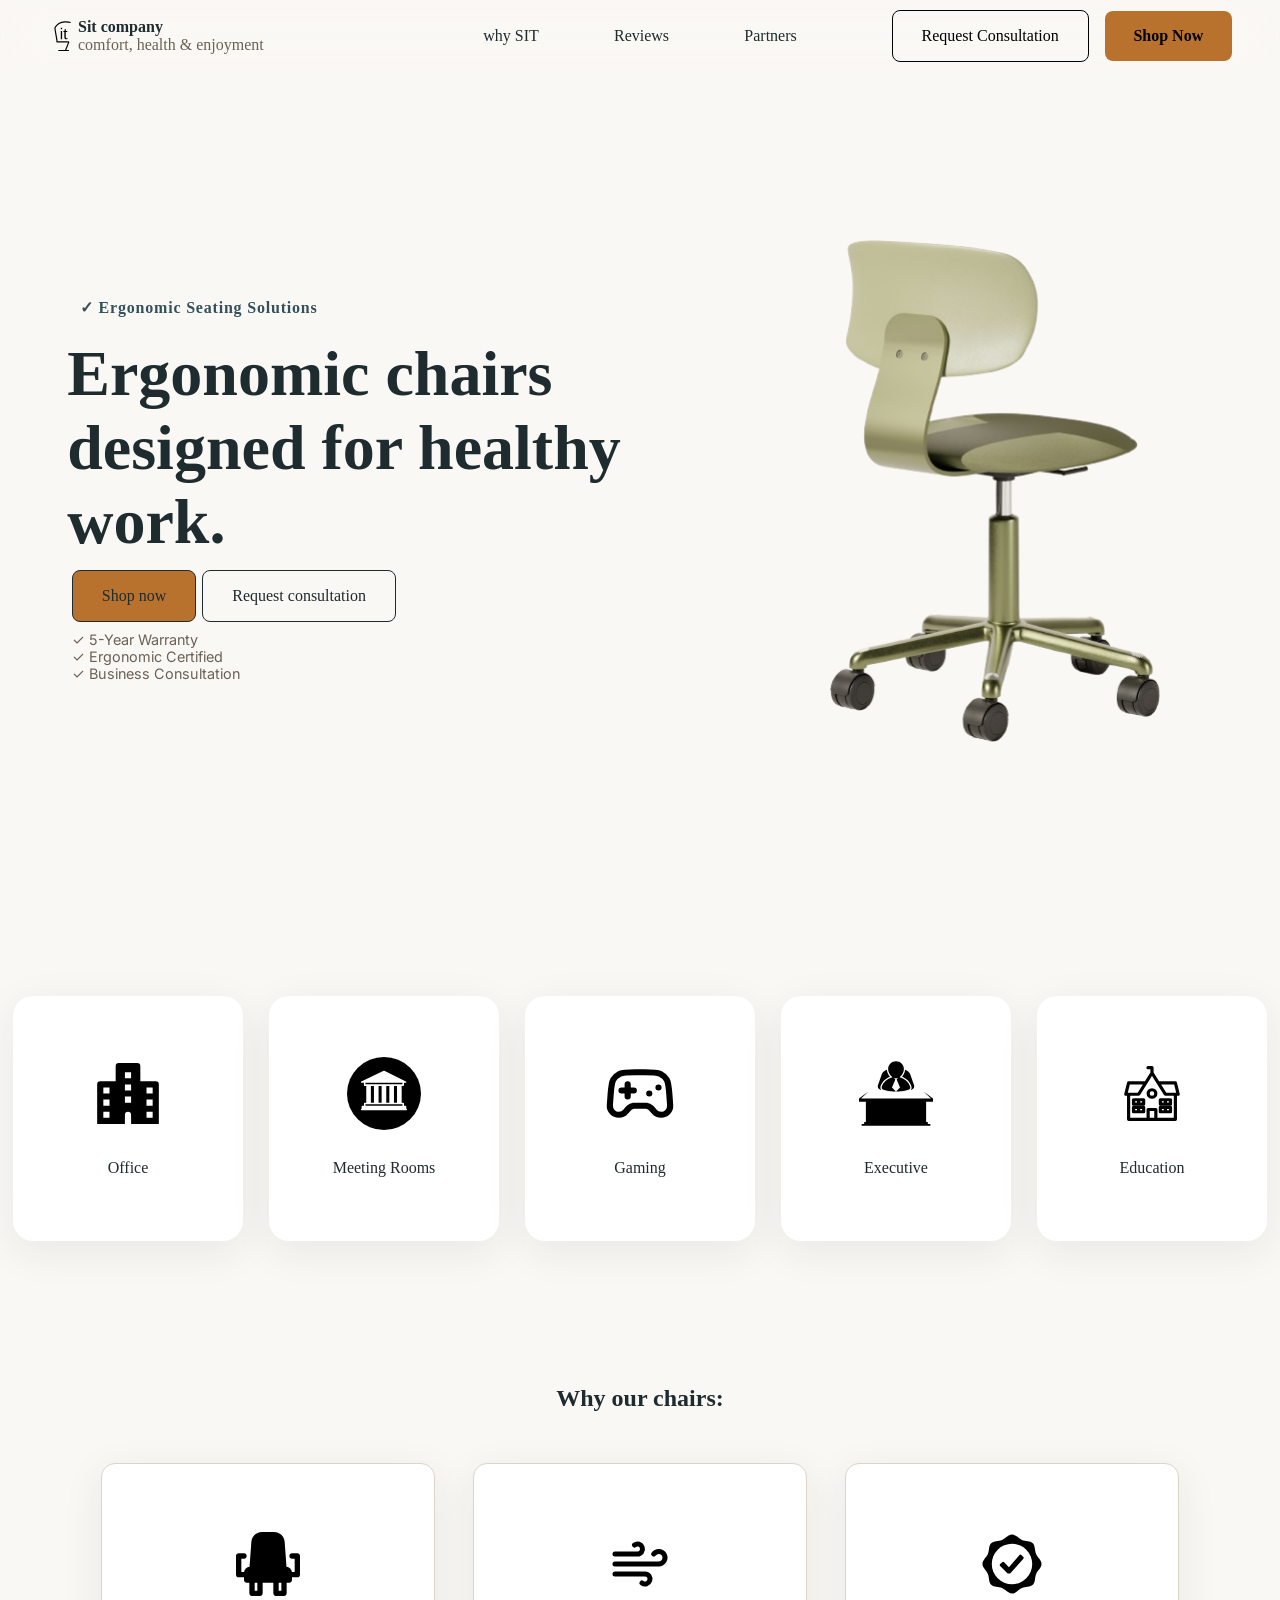
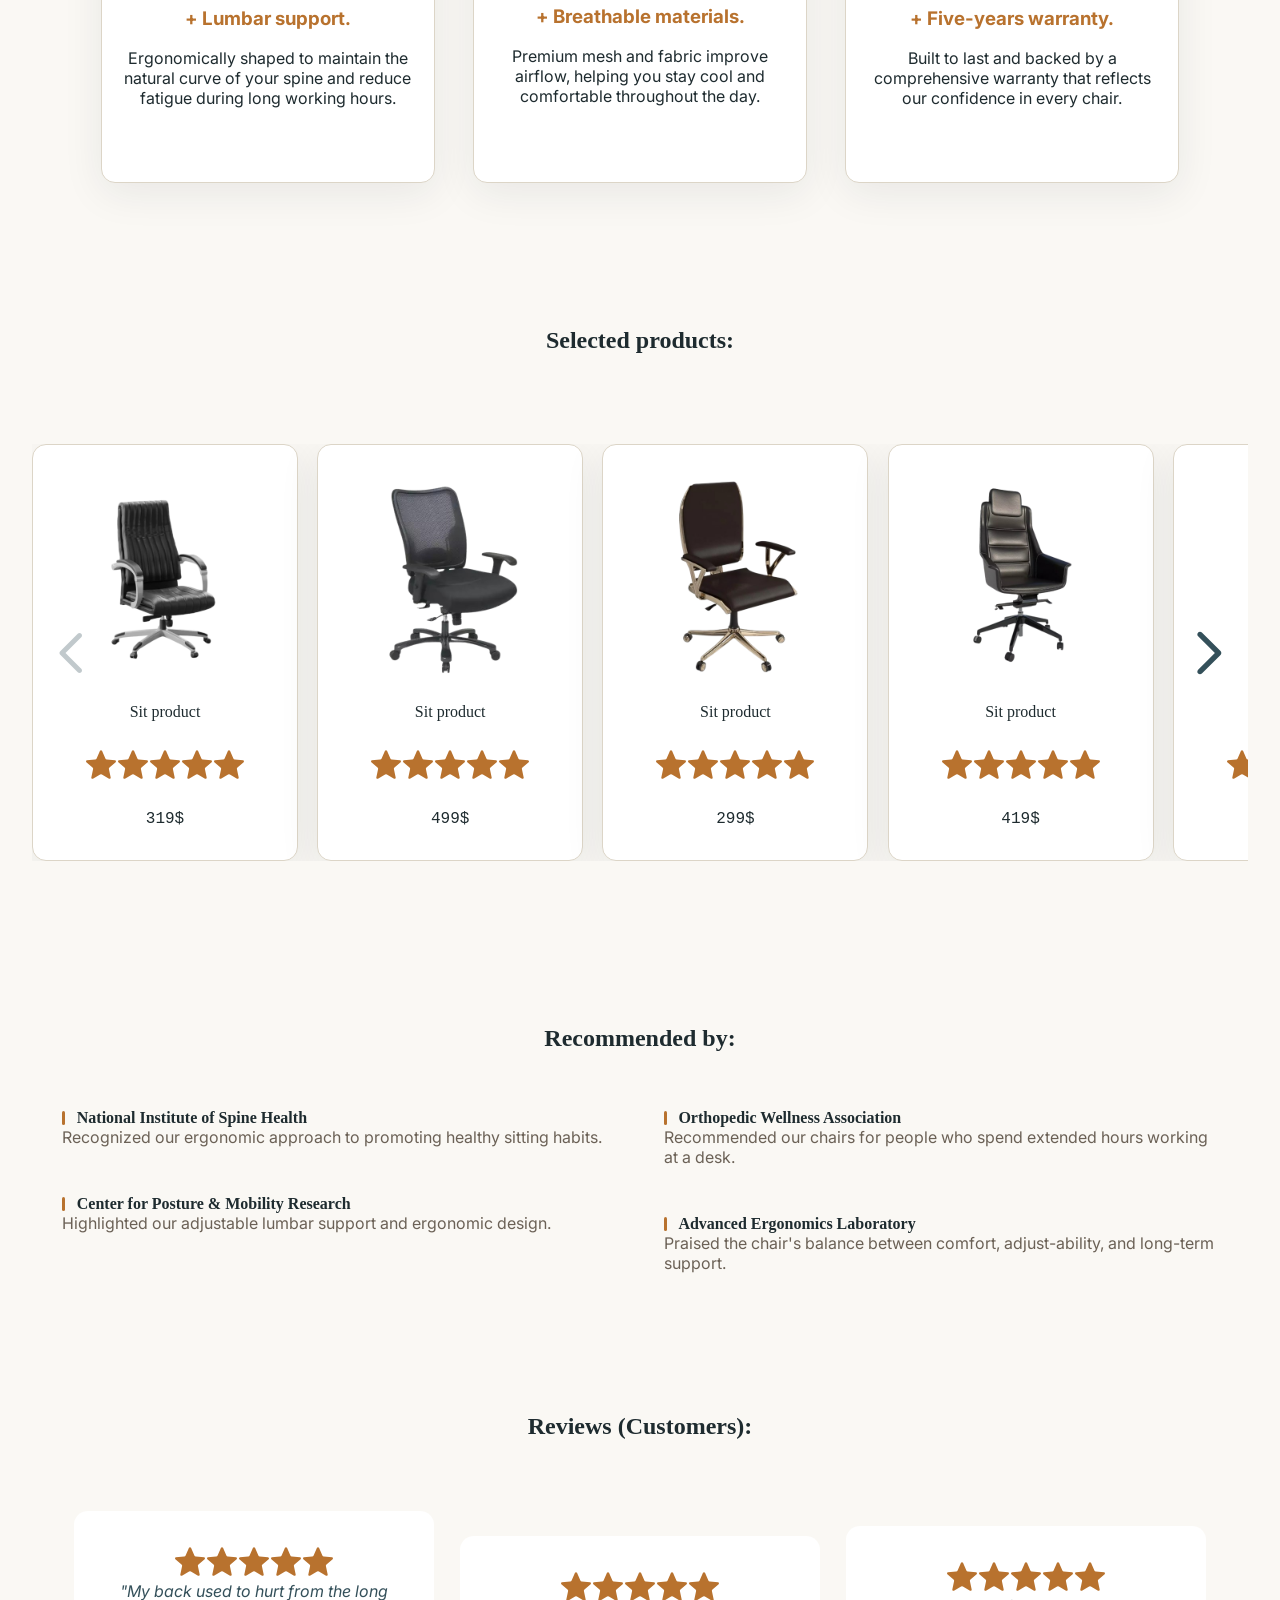
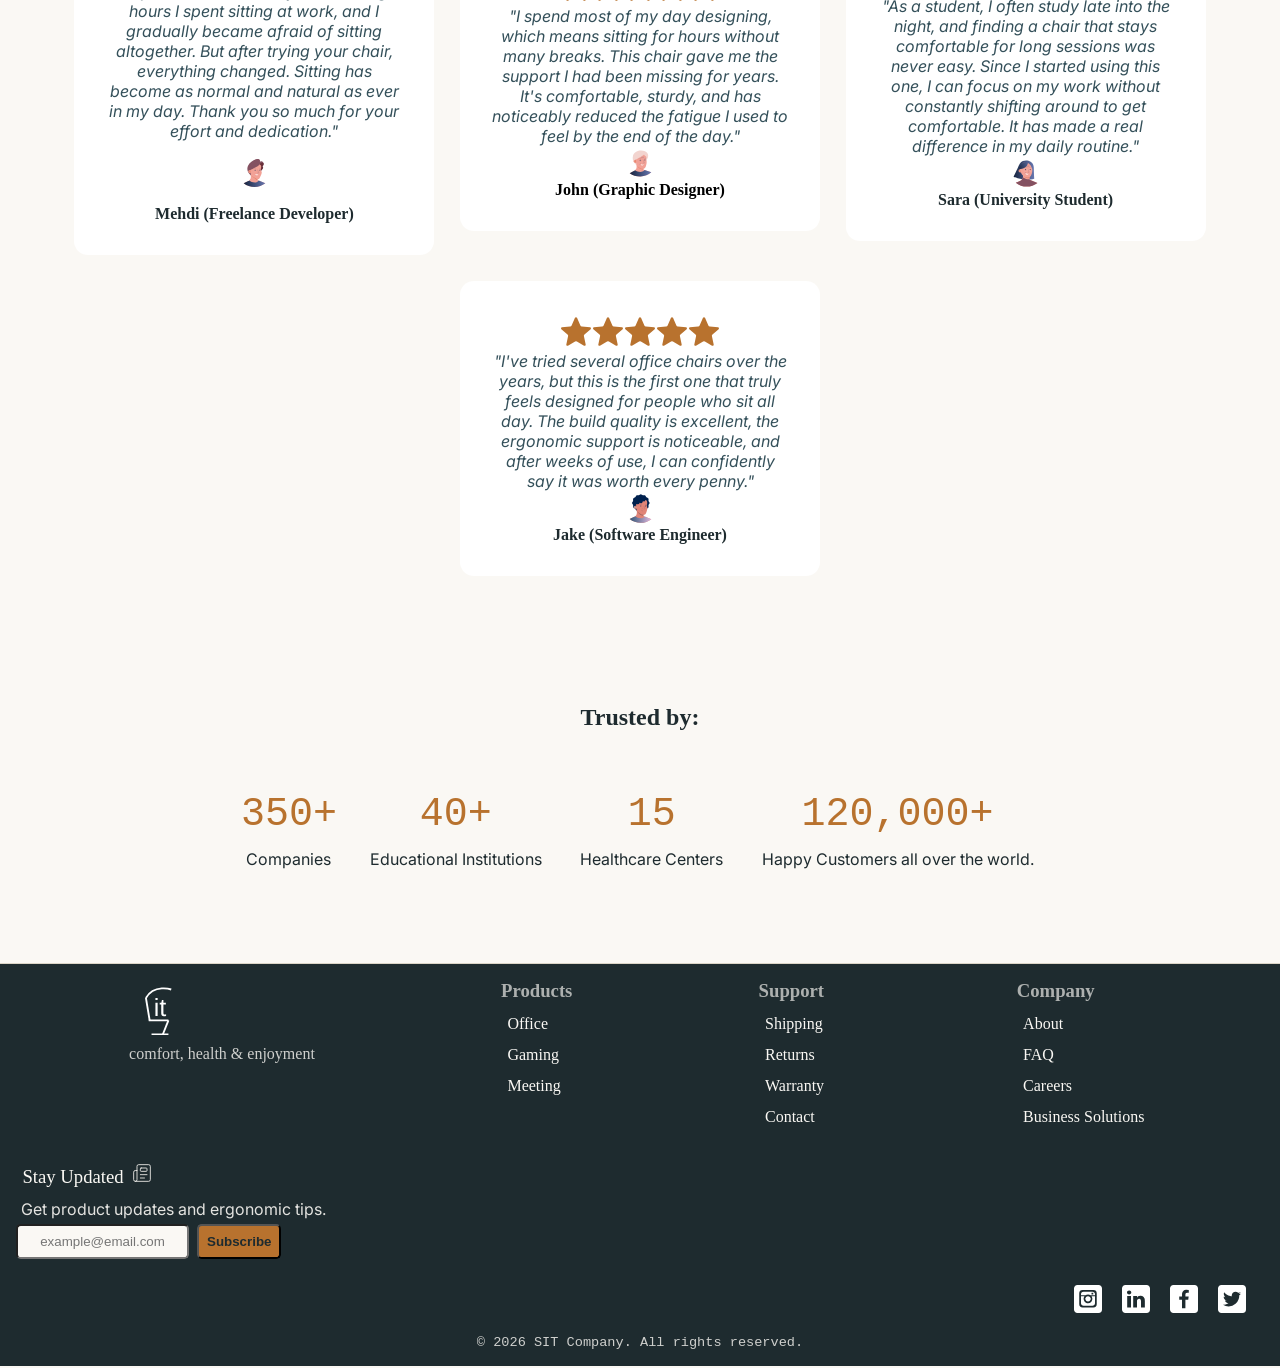
==== commit 40e9f2eb: "Add product images" ====
--- a/index.html
+++ b/index.html
@@ -125,7 +125,7 @@
 					<section class="viewport">
 						<div class="track">
 							<div class="product">
-								<span class="logo"></span>
+								<img class=product-img src="./assets/images/chair11.png" width="auto" height="200px" >
 								<p class="product-name">Sit product</p>
 								<div class="star-rating">
 									<span class="star"></span>
@@ -138,7 +138,7 @@
 
 							</div>
 							<div class="product">
-								<span class="logo"></span>
+								<img class=product-img src="./assets/images/chair22.png" width="auto" height="200px" >
 								<p class="product-name">Sit product</p>
 								<div class="star-rating">
 									<span class="star"></span>
@@ -151,7 +151,7 @@
 							</div>
 
 							<div class="product">
-								<span class="logo"></span>
+								<img class=product-img src="./assets/images/chair33.png" width="auto" height="200px" >
 								<p class="product-name">Sit product</p>
 								<div class="star-rating">
 									<span class="star"></span>
@@ -164,7 +164,7 @@
 							</div>
 	
 							<div class="product">
-								<span class="logo"></span>
+								<img class=product-img src="./assets/images/chair44.png" width="auto" height="200px" >
 								<p class="product-name">Sit product</p>
 								<div class="star-rating">
 									<span class="star"></span>
@@ -177,7 +177,7 @@
 							</div>
 	
 							<div class="product">
-								<span class="logo"></span>
+								<img class=product-img src="./assets/images/chair55.png" width="auto" height="200px" >
 								<p class="product-name">Sit product</p>
 								<div class="star-rating">
 									<span class="star"></span>
@@ -190,8 +190,8 @@
 							</div>
 	
 							<div class="product">
-								<span class="logo"></span>
-								<p class="product-name">Sit product</p>
+								<img class=product-img src="./assets/images/chair66.png" width="auto" height="200px" >
+								<p class="product-name">Office chair</p>
 								<div class="star-rating">
 									<span class="star"></span>
 									<span class="star"></span>
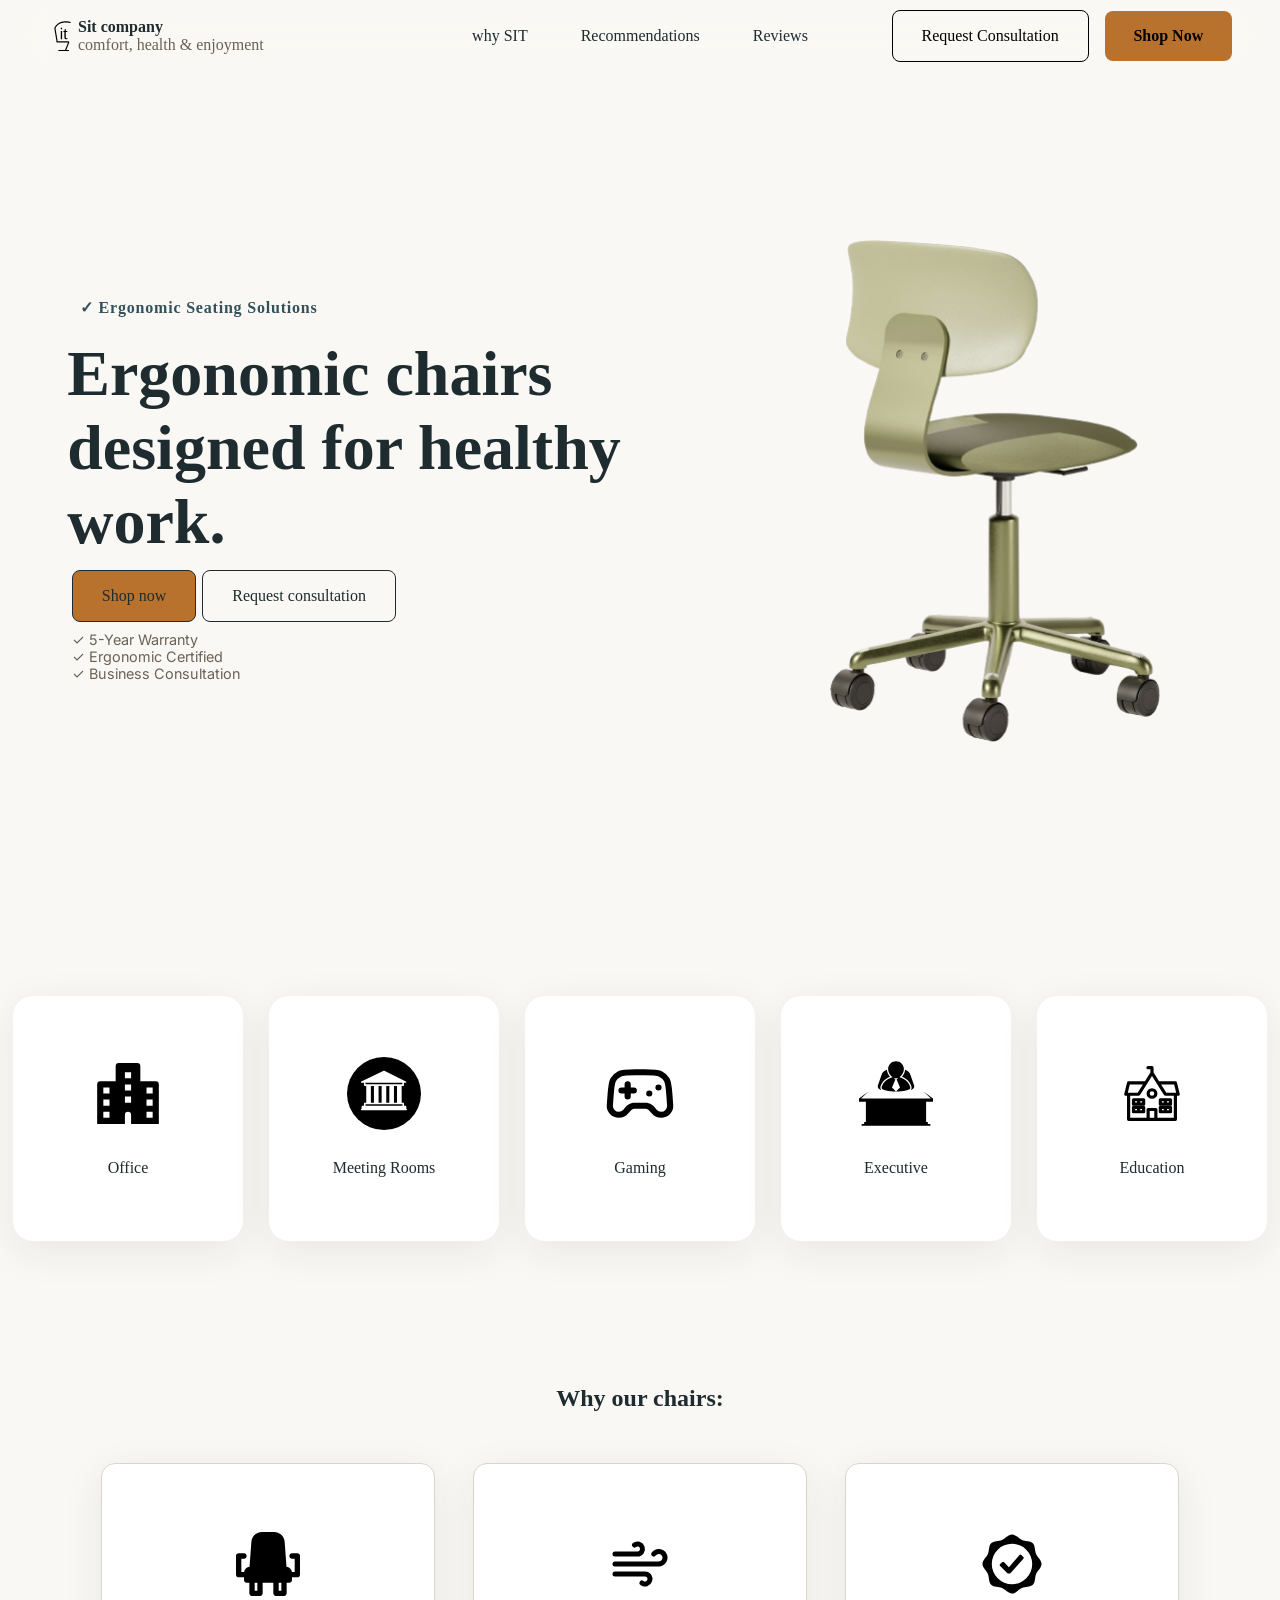
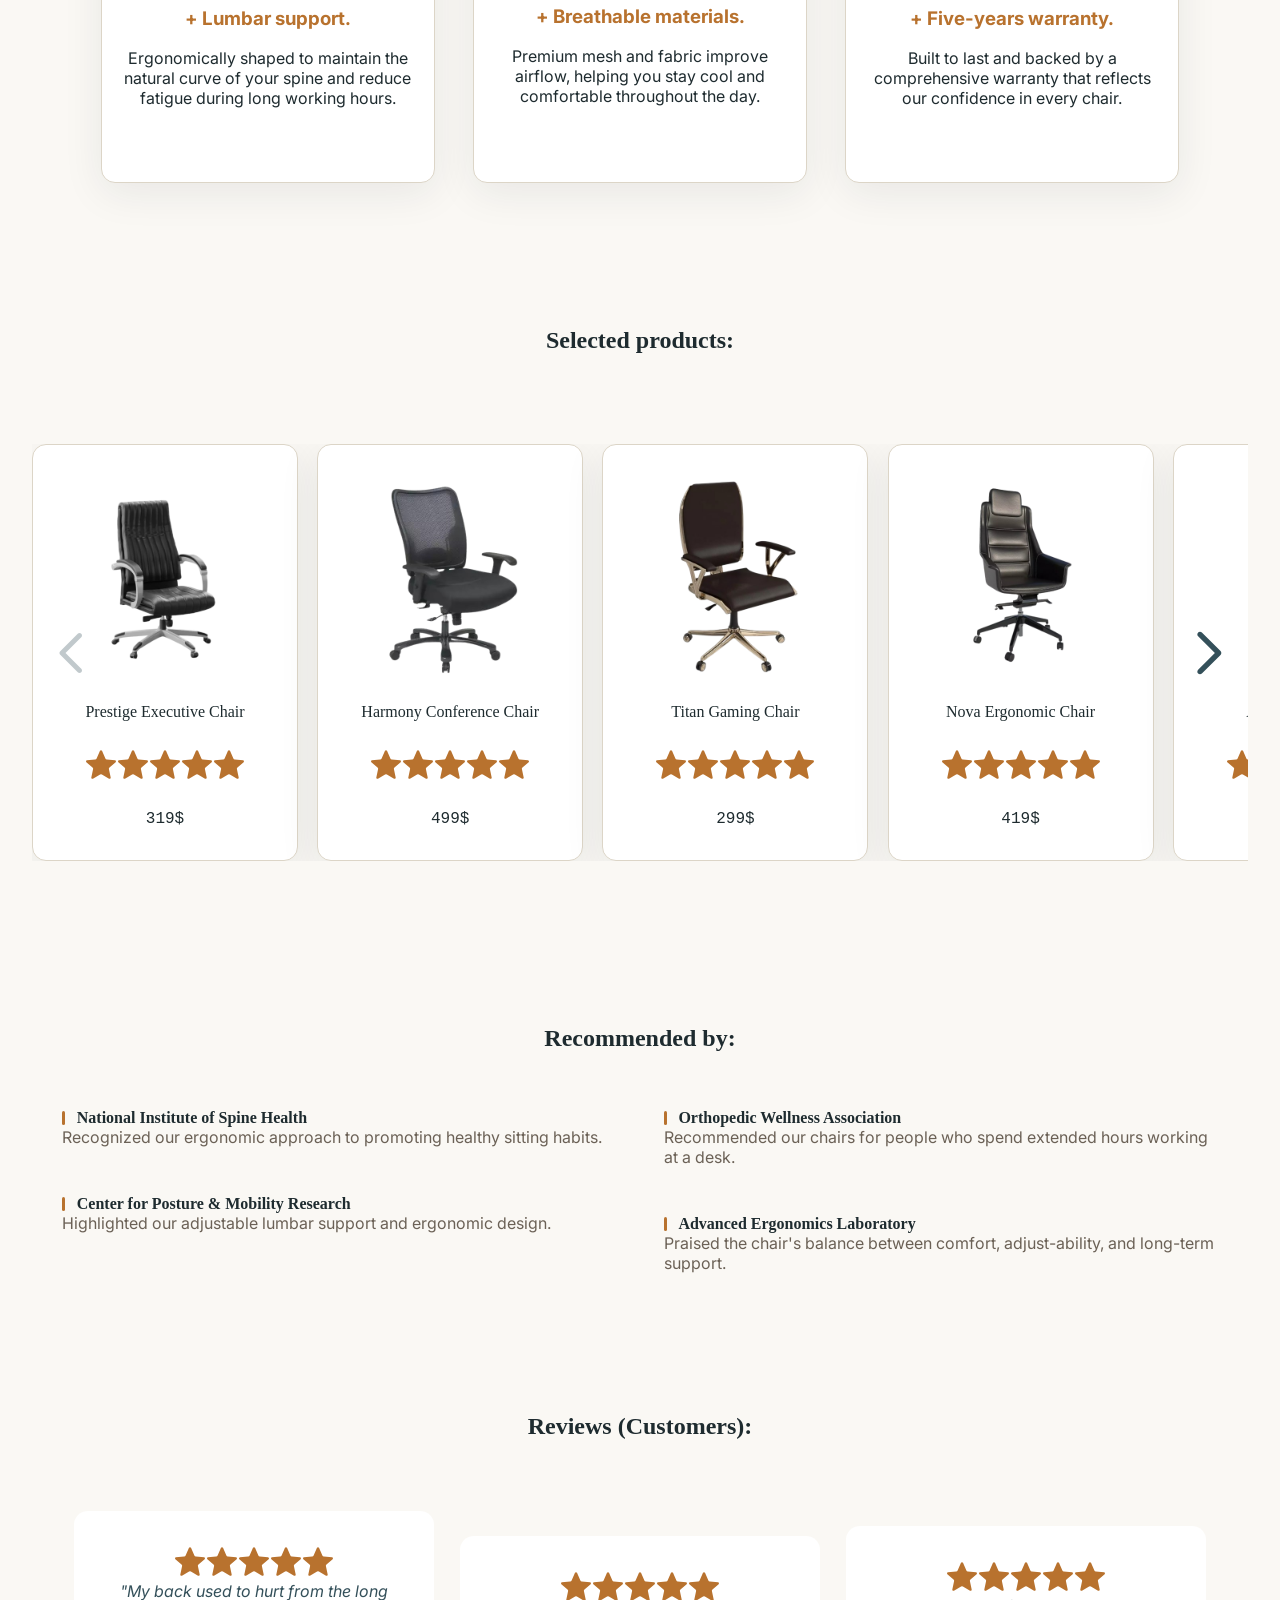
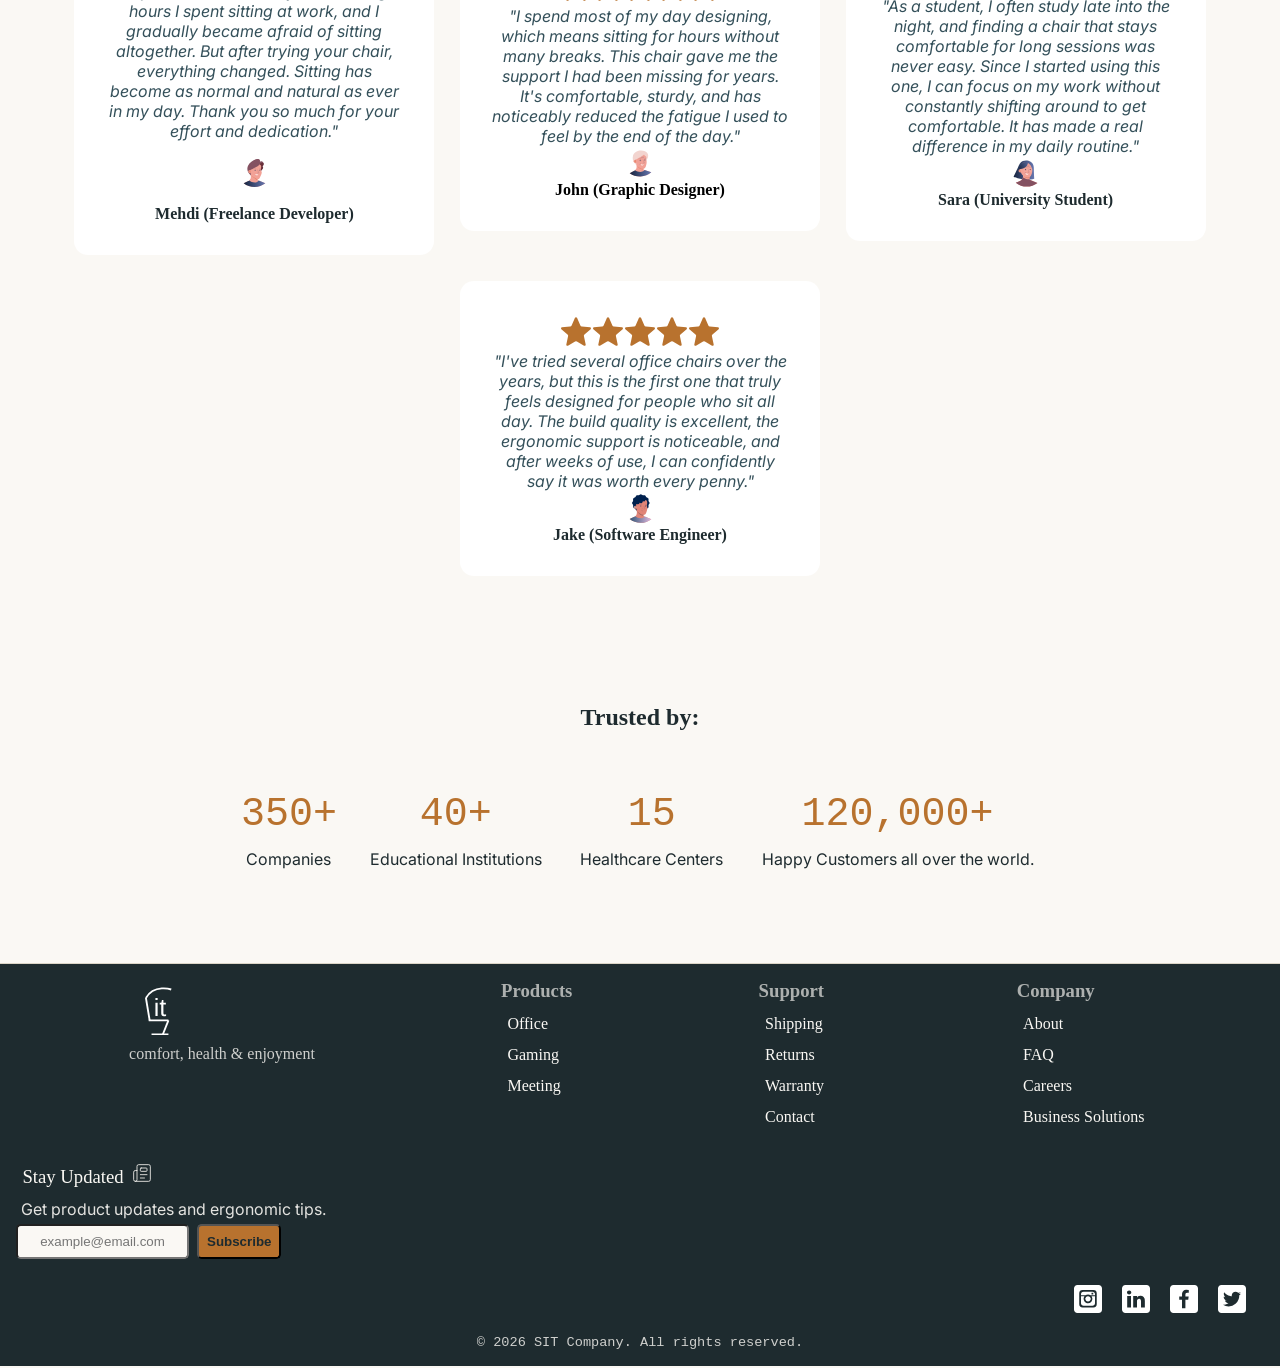
==== commit 71cf9784: "New updates" ====
--- a/index.html
+++ b/index.html
@@ -34,8 +34,8 @@
 			</section>
 			<nav class="center-part">
 				<a href="#why">why SIT</a>
+				<a href="#recommended">Recommendations</a>
 				<a href="#reviews">Reviews</a>
-				<a href="#partners">Partners</a>
 			</nav>
 			<section class="right-part">
 				<a class="contact" target="_blank" href="https://sit.com/contact-us">Request Consultation</a>
@@ -126,7 +126,7 @@
 						<div class="track">
 							<div class="product">
 								<img class=product-img src="./assets/images/chair11.png" width="auto" height="200px" >
-								<p class="product-name">Sit product</p>
+								<p class="product-name">Prestige Executive Chair</p>
 								<div class="star-rating">
 									<span class="star"></span>
 									<span class="star"></span>
@@ -139,7 +139,7 @@
 							</div>
 							<div class="product">
 								<img class=product-img src="./assets/images/chair22.png" width="auto" height="200px" >
-								<p class="product-name">Sit product</p>
+								<p class="product-name">Harmony Conference Chair</p>
 								<div class="star-rating">
 									<span class="star"></span>
 									<span class="star"></span>
@@ -152,7 +152,7 @@
 
 							<div class="product">
 								<img class=product-img src="./assets/images/chair33.png" width="auto" height="200px" >
-								<p class="product-name">Sit product</p>
+								<p class="product-name">Titan Gaming Chair</p>
 								<div class="star-rating">
 									<span class="star"></span>
 									<span class="star"></span>
@@ -165,7 +165,7 @@
 	
 							<div class="product">
 								<img class=product-img src="./assets/images/chair44.png" width="auto" height="200px" >
-								<p class="product-name">Sit product</p>
+								<p class="product-name">Nova Ergonomic Chair</p>
 								<div class="star-rating">
 									<span class="star"></span>
 									<span class="star"></span>
@@ -178,7 +178,7 @@
 	
 							<div class="product">
 								<img class=product-img src="./assets/images/chair55.png" width="auto" height="200px" >
-								<p class="product-name">Sit product</p>
+								<p class="product-name">Apex Office Chair</p>
 								<div class="star-rating">
 									<span class="star"></span>
 									<span class="star"></span>
@@ -191,7 +191,7 @@
 	
 							<div class="product">
 								<img class=product-img src="./assets/images/chair66.png" width="auto" height="200px" >
-								<p class="product-name">Office chair</p>
+								<p class="product-name">Focus Study Chair</p>
 								<div class="star-rating">
 									<span class="star"></span>
 									<span class="star"></span>
@@ -208,7 +208,7 @@
 			</section>
 
 			<!--=====Recommended================================-->
-			<section class="recommended">
+			<section class="recommended" id="recommended">
 				<h2 class="section-title">Recommended by:</h2>
 				<section>
 					<div class="column">
--- a/style/selected.css
+++ b/style/selected.css
@@ -70,6 +70,7 @@
 .selected .slider .viewport .track .product p.product-name {
 	color: var(--text-color);
 	font-family: var(--heading-font);
+	text-wrap: nowrap;
 }
 
 /*this element is not added yet in the html*/
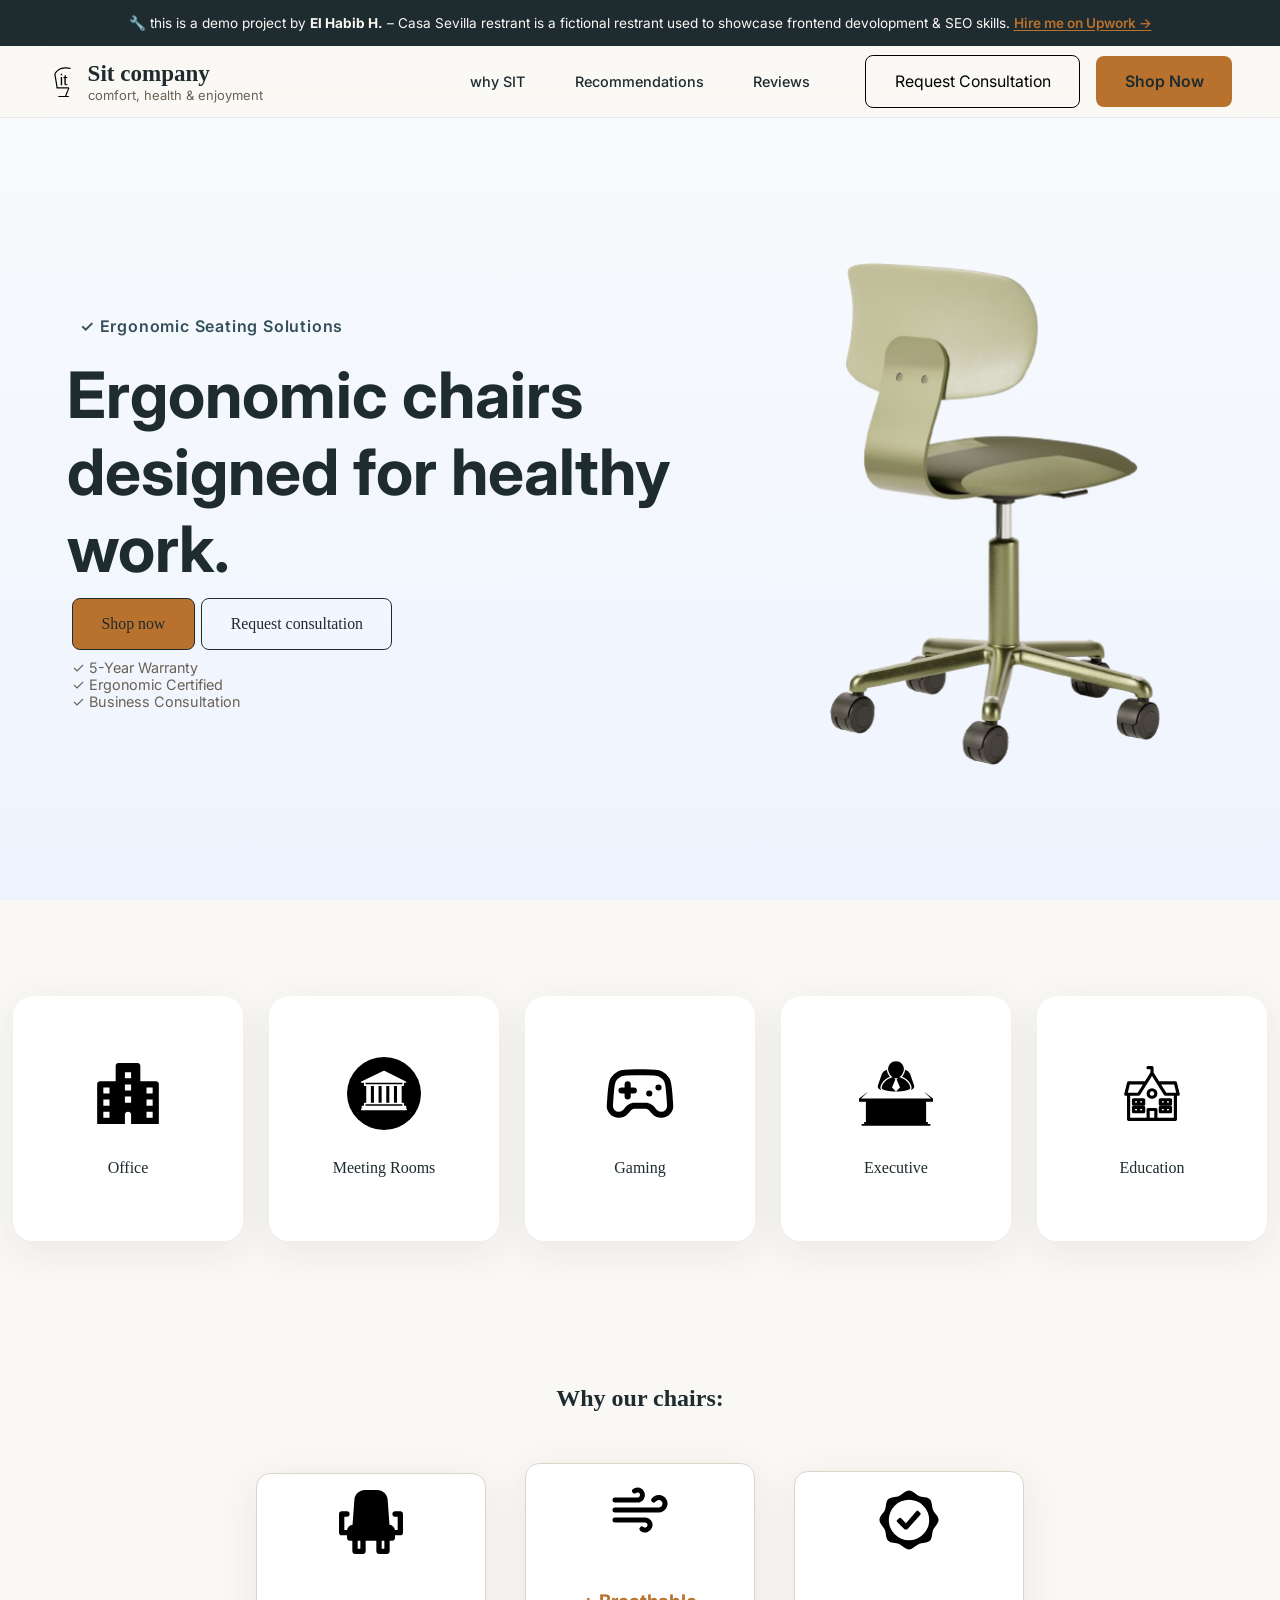
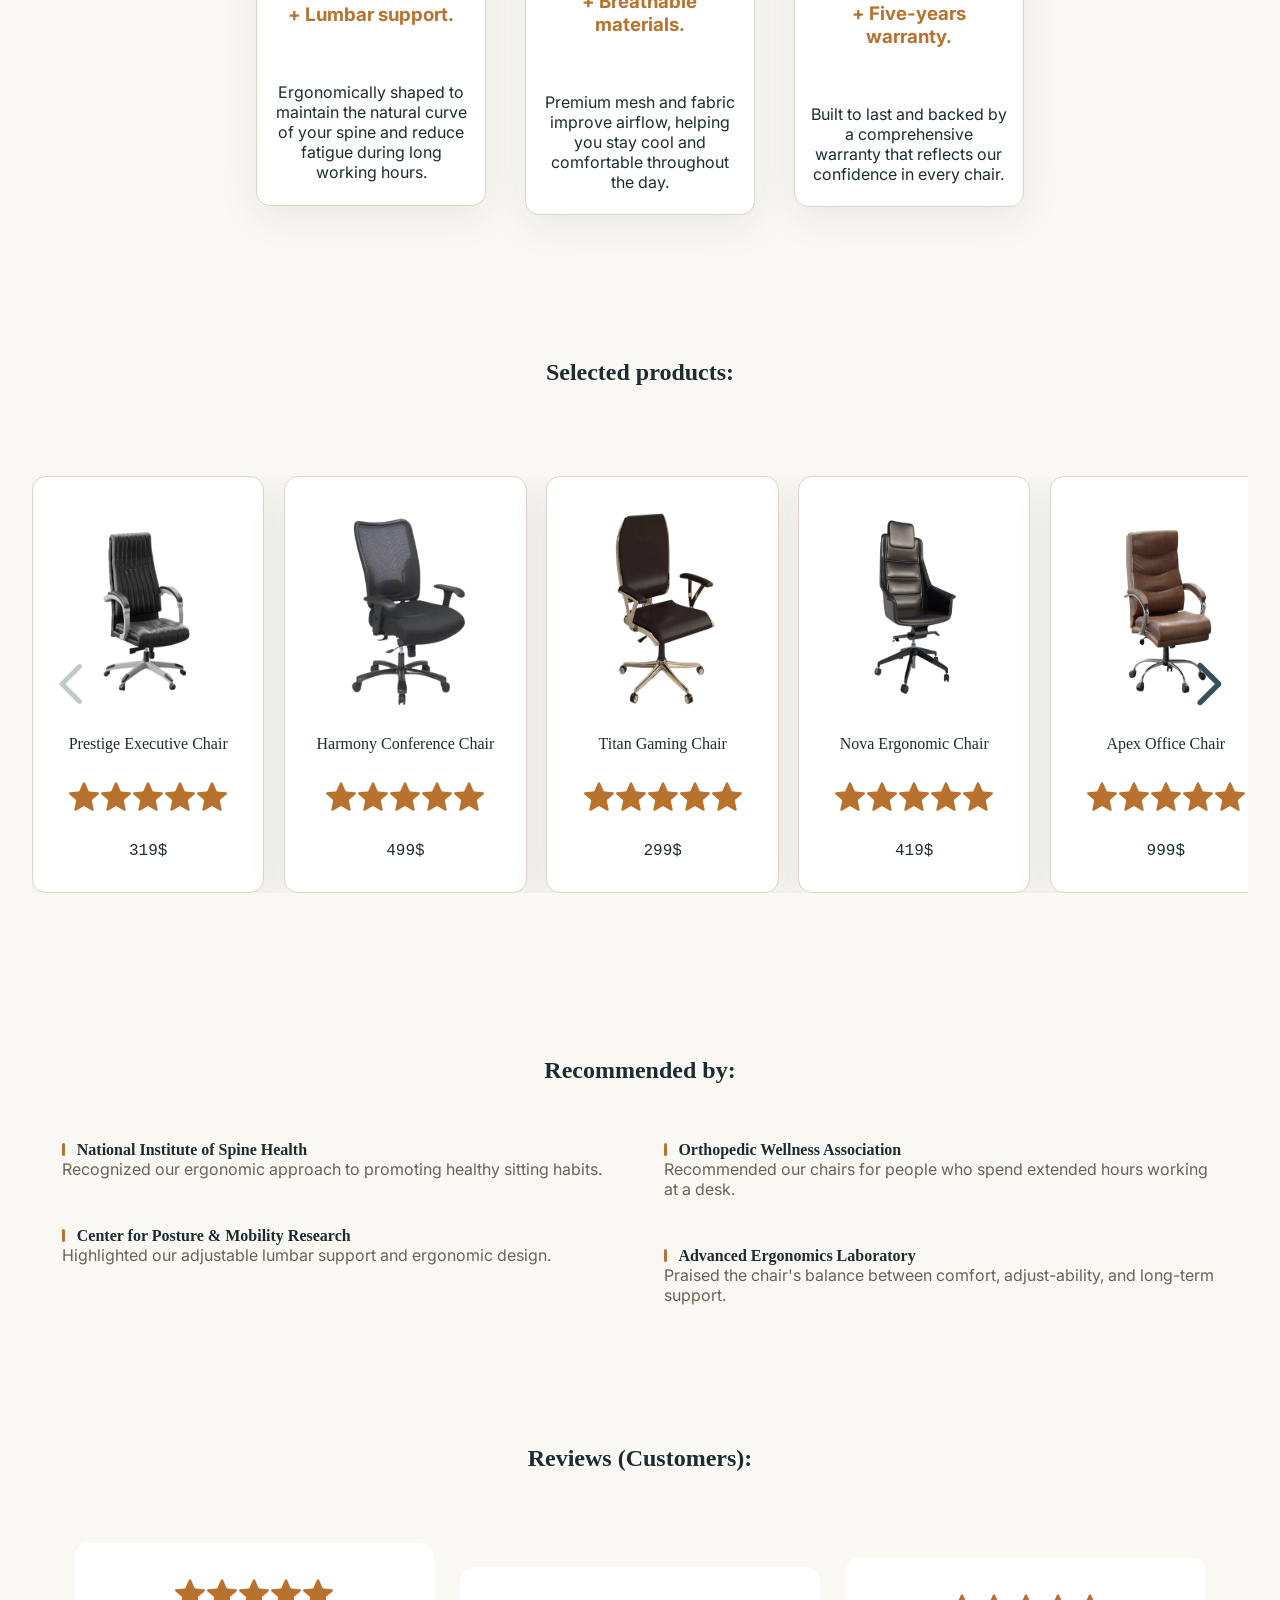
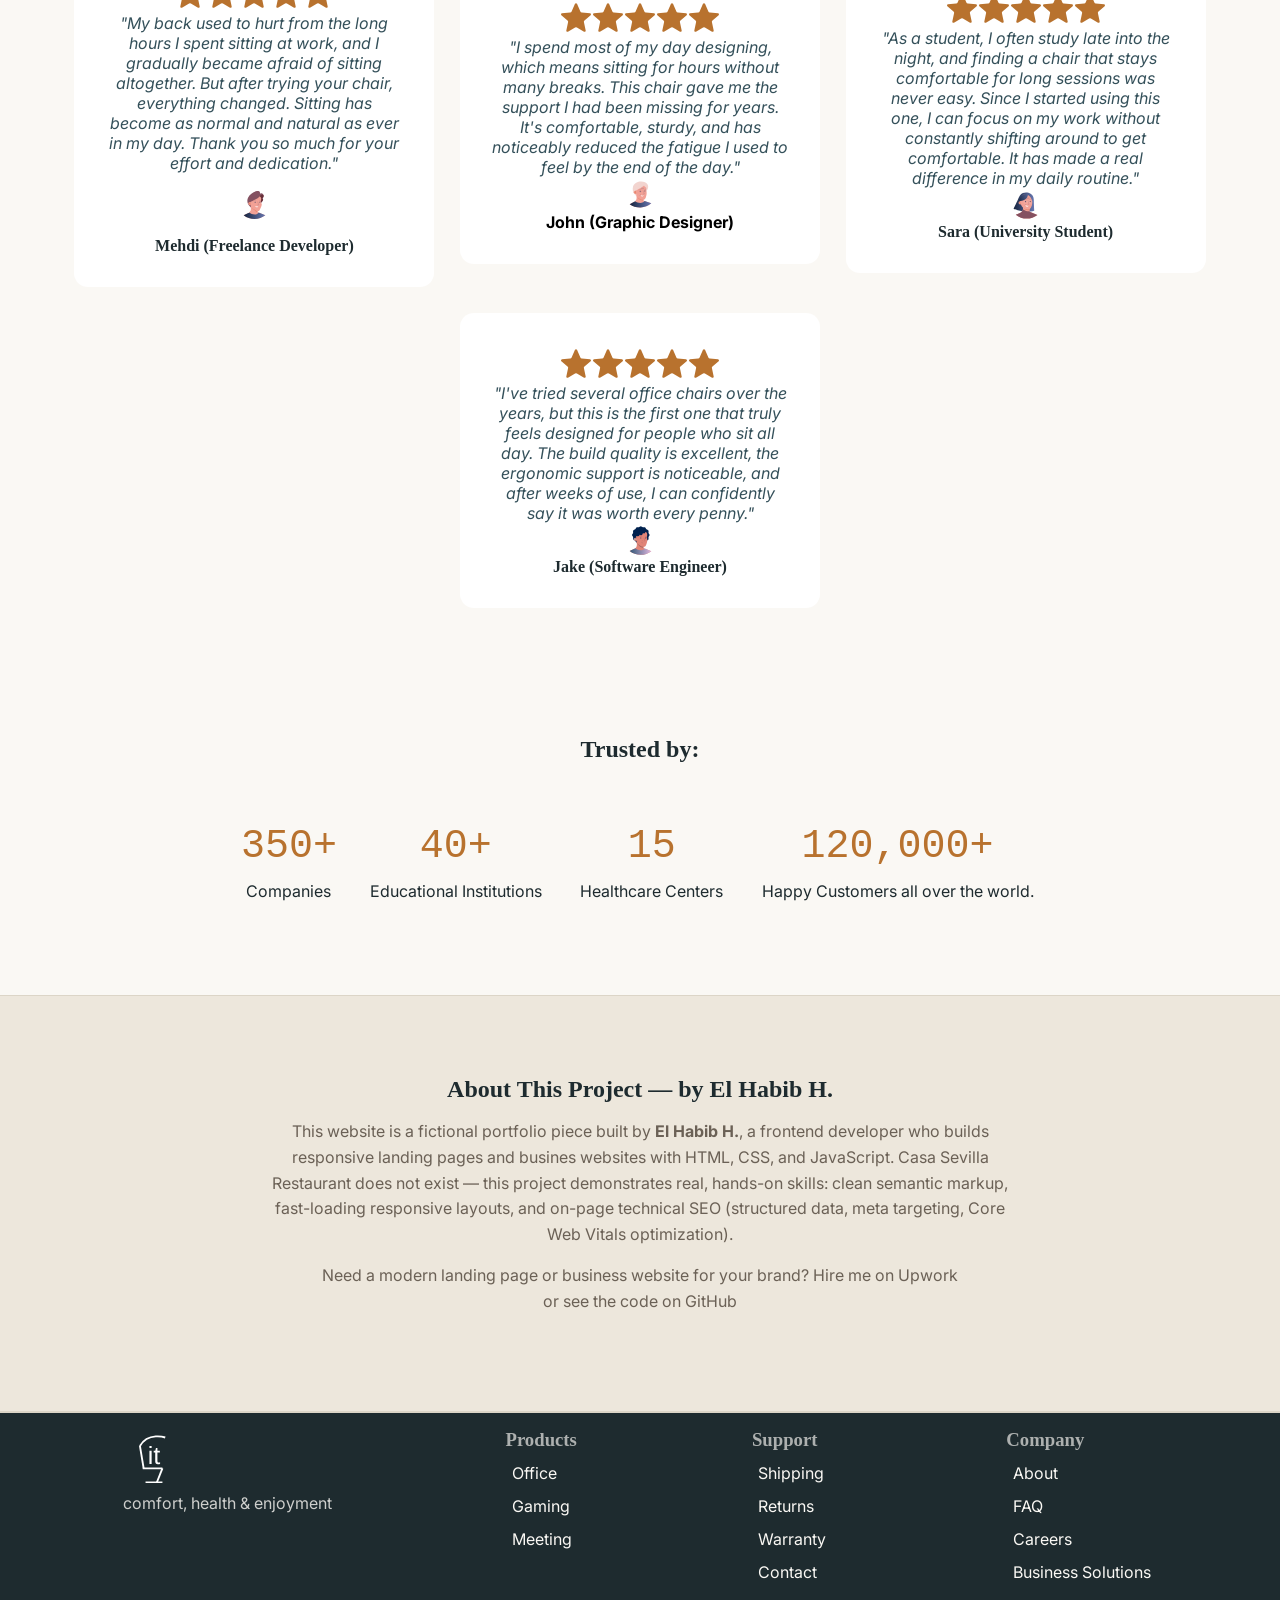
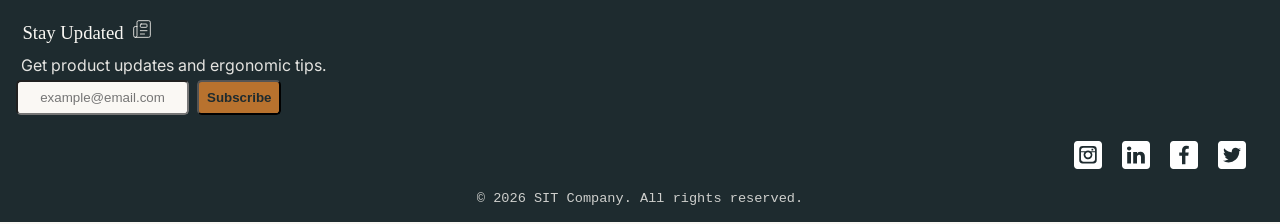
==== commit ad83125f: "add demo banner and case study sections" ====
--- a/index.html
+++ b/index.html
@@ -2,13 +2,22 @@
 <html>
 	<head>
 		<meta charset="UTF-8">
-		<meta name="viewport" content="width=device-width, initial-scale=1.0" />
+		<meta name="viewport" content="width=device-width, initial-scale=1.0" >
+        
+        <link rel="icon" type="image/x-icon" href="/favicon.ico">
+        <link rel="icon" type="image/png" sizes="16x16" href="/assets/icons/favicon/favicon-16x16.png">
+        <link rel="icon" type="image/png" sizes="32x32" href="/assets/icons/favicon/favicon-32x32.png">
+        <link rel="apple-touch-icon" sizes="180x180" href="/assets/icons/favicon/apple-touch-icon.png">
+        <link rel="icon" type="image/png" sizes="192x192" href="assets/icons/favicon/android-chrome-192x192.png">
+                      
 		<title>SIT Company</title>
 		<meta name="description" content="Ergonomic chairs designed to keep you comfortable, productive, and free from back pain." />
+
 		<link rel="preconnect" href="https://fonts.googleapis.com">
 		<link rel="preconnect" href="https://fonts.gstatic.com" crossorigin>
 		<link href="https://fonts.googleapis.com/css2?family=Manrope:wght@200..800&display=swap" rel="stylesheet">
 		<link href="https://fonts.googleapis.com/css2?family=Inter:ital,opsz,wght@0,14..32,100..900;1,14..32,100..900&family=Manrope:wght@200..800&display=swap" rel="stylesheet">
+        <!--
 		<link rel="stylesheet" href="style/base.css">
 		<link rel="stylesheet" href="style/header.css">
 		<link rel="stylesheet" href="style/hero.css">
@@ -20,9 +29,21 @@
 		<link rel="stylesheet" href="style/partners.css">	
 		<link rel="stylesheet" href="style/selected.css">	
 		<link rel="stylesheet" href="style/footer.css">
-
+        -->
+        <link rel="stylesheet" href="/main.css">
 	</head>
+
 	<body>
+
+<!-- ======== Demo Banner ======== -->
+<div class="demo-banner">
+    <div class="container">
+		<p>
+		🔧 this is a demo project by <strong>El Habib H.</strong> – Casa Sevilla restrant is a fictional restrant used to showcase frontend devolopment &amp; SEO skills.
+		<a href="https://www.upwork.com/freelancers/~01af3ead7831321b86" target="_blank">Hire me on Upwork →</a>
+		</p>
+	</div>
+</div>
 		<!--======Header========================================-->
 		<header>
 			<section class="left-part-t">
@@ -43,28 +64,27 @@
 			</section>
 		</header>
 
-		
 		<main>
 		<!--=======Hero==================================-->
-			<section class="hero">
-				<div class="left">
-					<p class="sub-title">✓ Ergonomic Seating Solutions</p>
-					<p class="title">Ergonomic chairs designed for healthy work.</p>
-					<div class="cta-container">
-						<nav class="top">
-							<a class="shop" target="_blank" href="https://sit.com/shop">Shop now</a> 
-							<a class="contact" target="_blank" href="https://sit.com/contact-us">Request consultation</a>
-						</nav>
-						<div class="bottom">
-							<p class="slogan">✓ 5-Year Warranty</p>
-							<p class="slogan">✓ Ergonomic Certified</p>
-							<p class="slogan">✓ Business Consultation</p>
-						</div>
+		<section class="hero">
+			<div class="left">
+				<p class="sub-title">✓ Ergonomic Seating Solutions</p>
+				<p class="title">Ergonomic chairs designed for healthy work.</p>
+				<div class="cta-container">
+					<nav class="top">
+						<a class="shop" target="_blank" href="https://sit.com/shop">Shop now</a> 
+						<a class="contact" target="_blank" href="https://sit.com/contact-us">Request consultation</a>
+					</nav>
+					<div class="bottom">
+						<p class="slogan">✓ 5-Year Warranty</p>
+						<p class="slogan">✓ Ergonomic Certified</p>
+						<p class="slogan">✓ Business Consultation</p>
 					</div>
 				</div>
-				<div class="right">
-				</div>
-			</section>
+			</div>
+			<div class="right">
+			</div>
+		</section>
 
 			<!--=====Examples================================-->
 			<section class="examples">
@@ -125,7 +145,7 @@
 					<section class="viewport">
 						<div class="track">
 							<div class="product">
-								<img class=product-img src="./assets/images/chair11.png" width="auto" height="200px" >
+								<img class=product-img src="./assets/products/chair11.png" width="auto" height="200px" >
 								<p class="product-name">Prestige Executive Chair</p>
 								<div class="star-rating">
 									<span class="star"></span>
@@ -138,7 +158,7 @@
 
 							</div>
 							<div class="product">
-								<img class=product-img src="./assets/images/chair22.png" width="auto" height="200px" >
+								<img class=product-img src="./assets/products/chair22.png" width="auto" height="200px" >
 								<p class="product-name">Harmony Conference Chair</p>
 								<div class="star-rating">
 									<span class="star"></span>
@@ -151,7 +171,7 @@
 							</div>
 
 							<div class="product">
-								<img class=product-img src="./assets/images/chair33.png" width="auto" height="200px" >
+								<img class=product-img src="./assets/products/chair33.png" width="auto" height="200px" >
 								<p class="product-name">Titan Gaming Chair</p>
 								<div class="star-rating">
 									<span class="star"></span>
@@ -164,7 +184,7 @@
 							</div>
 	
 							<div class="product">
-								<img class=product-img src="./assets/images/chair44.png" width="auto" height="200px" >
+								<img class=product-img src="./assets/products/chair44.png" width="auto" height="200px" >
 								<p class="product-name">Nova Ergonomic Chair</p>
 								<div class="star-rating">
 									<span class="star"></span>
@@ -177,7 +197,7 @@
 							</div>
 	
 							<div class="product">
-								<img class=product-img src="./assets/images/chair55.png" width="auto" height="200px" >
+								<img class=product-img src="./assets/products/chair55.png" width="auto" height="200px" >
 								<p class="product-name">Apex Office Chair</p>
 								<div class="star-rating">
 									<span class="star"></span>
@@ -190,7 +210,7 @@
 							</div>
 	
 							<div class="product">
-								<img class=product-img src="./assets/images/chair66.png" width="auto" height="200px" >
+								<img class=product-img src="./assets/products/chair66.png" width="auto" height="200px" >
 								<p class="product-name">Focus Study Chair</p>
 								<div class="star-rating">
 									<span class="star"></span>
@@ -320,6 +340,21 @@
 
 		</main>
 
+<!-- ======== Case-study ======== -->
+<section id="case-study" class="case-study">
+    <div class="container">
+        <h2 class="section-title">About This Project — by El Habib H.</h2>
+        <p>
+        This website is a fictional portfolio piece built by <strong>El Habib H.</strong>, a frontend developer who builds responsive landing pages and busines websites with HTML, CSS, and JavaScript. Casa Sevilla Restaurant does not exist — this project demonstrates real, hands-on skills: clean semantic markup, fast-loading responsive layouts, and on-page technical SEO (structured data, meta targeting, Core Web Vitals optimization).
+        </p>
+        <p>
+        Need a modern landing page or business website for your brand?
+        <a href="https://www.upwork.com/freelancers/~01af3ead7831321b86" target="_blank">Hire me on Upwork</a>
+        <br class="cta-break">
+        <span class="cta-or">or</span> <a href="https://github.com/elhabib-creator/coachjames.git" ta>see the code on GitHub</a>
+        </p>
+    <div>
+</section>
 			<!--=====Footer================================-->
 		<footer>
 			<!--++++++++++ligne one++++++++++-->
--- a/style/base.css
+++ b/style/base.css
@@ -13,7 +13,7 @@
 	/*Header*/
 	--header-height: clamp( 65px ,8vh, 80px);
  
-	/*Color system — warm, clinical-but-comfortable, built around the spine/posture motif*/
+	/*Color Identity — warm, clinical-but-comfortable, built around the spine/posture motif*/
 	--ink: #1E2B2F;           /* headings & body text */
 	--paper: #FAF8F4;         /* base background */
 	--mist: #EDE7DC;          /* alternating section bg, card surfaces */
@@ -27,7 +27,7 @@
 	--body-font: 'Inter', sans-serif;
 	--mono-font: 'IBM Plex Mono', monospace;
 
-	/*color*/
+	/*Semantic Color*/
 	--primary-color: var(--ink);
 	--secondary-color: var(--chart-blue);
 	--accent-color: var(--spine-gold);
--- a/main.css
+++ b/main.css
@@ -0,0 +1,1087 @@
+@font-face {
+    font-family: "Fraunces";
+    src: url("") format(woff2);
+    font-weight: ;
+    font-style: normal;
+    font-display: swap;
+}
+@font-face {
+    font-family: "Inter";
+    src: url() format();
+    font-weight:;
+    font-style: normal;
+    font-display: swap;
+}
+@font-face {
+    font-family: "IBM Plex Mono";
+    src: url() format();
+    font-weight: ;
+    font-style: normal;
+    font-display: swap;
+}
+
+:root {
+	/* Layout */
+	--header-height: clamp(65px, 8vh, 80px);
+	--demo-banner-height: clamp(34px, 6vh, 46px);
+
+	/* Color Identity */
+	--ink: #1E2B2F; 
+	--paper: #FAF8F4; 
+	--mist: #EDE7DC; 
+	--spine-gold: #B8722E; 
+	--chart-blue: #34505A; 
+	--line: #DCD5C7; 
+	--header-border-bottom-color: #E5E7EB;
+
+	/* Typography */
+	--heading-font: 'Fraunces', serif;
+	--body-font: 'Inter', sans-serif;
+	--mono-font: 'IBM Plex Mono', monospace;
+	--header-font-size: clamp(0.9rem, 1vw, 1.4rem);
+	--hero-title-font-size: clamp(2.3rem, 5vw, 5rem);
+
+	/* Semantic Color Aliases */
+	--primary-color: var(--ink);
+	--secondary-color: var(--chart-blue);
+	--accent-color: var(--spine-gold);
+	--background-color: var(--paper);
+	--surface-color: #FFFFFF;
+	--text-color: var(--ink);
+	--muted-color: #6B6156;
+	--border-color: var(--line);
+	--footer-background-color: var(--ink);
+	--footer-text-color: var(--paper);
+
+	/* Component tokens */
+	--hero-background-color: linear-gradient(180deg, #F8FAFC, #EEF4FF);
+	--card-imag-width: clamp(4rem, 7vw, 8rem);
+
+	/* Effects */
+	--shadow: 0 10px 40px rgba(30, 43, 47, .08);
+	--border-radius: 14px;
+}
+
+/* ===== Reset & Base ===== */
+* {
+	margin: 0;
+	padding: 0;
+	box-sizing: border-box;
+}
+
+a {
+	text-decoration: none;
+	color: inherit;
+}
+
+body {
+	padding-top: calc(var(--demo-banner-height) + var(--header-height));
+	background: var(--background-color);
+	font-family: var(--body-font);
+}
+
+main {
+	display: flex;
+	flex-direction: column;
+	justify-content: flex-start;
+}
+
+.star-rating {
+	display: flex !important;
+	flex-direction: row !important;
+	margin: .2rem;
+	justify-content: center;
+	align-items: center;
+}
+
+#star,
+.star {
+	width: 2rem;
+	aspect-ratio: .4 / .4;
+}
+
+/* ===== Demo Banner ===== */
+.demo-banner {
+	position: fixed;
+	top: 0;
+	left: 0;
+	width: 100%;
+	height: var(--demo-banner-height);
+	z-index: 1001;
+
+	display: flex;
+	align-items: center;
+	justify-content: center;
+	gap: 0.4rem;
+	flex-wrap: wrap;
+	padding-inline: 1rem;
+	text-align: center;
+
+	background: var(--ink);
+	color: var(--paper);
+	font-family: var(--body-font);
+	font-size: clamp(0.7rem, 2vw, 0.85rem);
+}
+
+.demo-banner a {
+	color: var(--spine-gold);
+	font-weight: 600;
+	text-decoration: underline;
+	text-underline-offset: 2px;
+}
+
+.demo-banner a:hover {
+	color: var(--paper);
+}
+
+/* ===== Header ===== */
+header {
+	position: fixed;
+	top: var(--demo-banner-height);
+	left: 0;
+	width: 100%;
+	height: var(--header-height);
+	min-height: fit-content;
+	backdrop-filter: blur(20px);
+	-webkit-backdrop-filter: blur(20px);
+	border-bottom: 1px solid var(--header-border-bottom-color);
+	z-index: 1000;
+
+	display: flex;
+	justify-content: space-between;
+	align-items: center;
+	padding: 0 clamp(1rem, 4vw, 3rem);
+	white-space: nowrap;
+	font-size: var(--header-font-size);
+	gap: 1rem;
+}
+
+header .left-part-t,
+header .center-part {
+	flex: 1 1 20%;
+	font-size: var(--header-font-size);
+}
+
+header .left-part-t {
+	display: flex;
+	align-items: center;
+	gap: 0.6rem;
+}
+
+header .left-part-t img.brand-logo {
+	width: 30px;
+	height: 30px;
+}
+
+header .left-part-t .left-part {
+	display: flex;
+	flex-direction: column;
+	justify-content: center;
+}
+
+header .left-part-t .left-part .c-name {
+	font-family: var(--heading-font);
+	font-size: calc(var(--header-font-size) * 1.6);
+	font-weight: 700;
+	color: var(--text-color);
+}
+
+header .left-part-t .left-part .slogan {
+	font-family: var(--body-font);
+	color: var(--muted-color);
+	font-size: calc(var(--header-font-size) * 0.9);
+}
+
+header .center-part {
+	display: flex;
+	justify-content: space-around;
+	gap: 0.3rem;
+	align-items: center;
+}
+
+header .center-part a {
+	color: var(--text-color);
+	font-family: var(--body-font);
+	font-weight: 500;
+
+	padding: 1em clamp(0.25em, 1.5vw, 1.8em);
+	border-radius: 0.2em;
+}
+
+header .center-part a:hover,
+header .center-part a.active {
+	color: var(--accent-color);
+	background: rgb(255 255 255 / 35%);
+}
+
+header .right-part {
+	flex: 1 1 20%;
+	display: flex;
+	justify-content: flex-end;
+	align-items: center;
+	gap: 1rem;
+}
+
+header .right-part .shop,
+header .right-part .contact {
+	display: inline-flex;
+	align-items: center;
+	justify-content: center;
+	font-size: calc(var(--header-font-size) * 1.1);
+	padding: 1em 1.8em;
+	border-radius: 0.5em;
+	max-height: calc(var(--header-height) * 0.8);
+}
+
+header .right-part .shop {
+	color: var(--primary-color);
+	font-weight: 600;
+	background: var(--accent-color);
+	transition: all 200ms ease 200ms;
+}
+
+header .right-part .contact {
+	border: currentColor solid 1px;
+	transition: all 200ms ease 200ms;
+}
+
+header .right-part a.shop:hover {
+	transform: scale(1.02);
+	outline: 1px solid black;
+}
+
+header .right-part a.contact:hover {
+	transform: scale(1.02);
+	color: white;
+	background-color: black;
+	border: black solid 1px;
+}
+
+@media (max-width: 940px) {
+	header .center-part {
+		display: none;
+	}
+
+	header .left-part-t {
+		flex: 1;
+	}
+
+	header .right-part {
+		flex: 0 0 auto;
+	}
+}
+
+@media (max-width: 700px) {
+	header .right-part .contact {
+		display: none;
+	}
+}
+
+@media (max-width: 400px) {
+	header .right-part a.shop {
+		flex-shrink: 1;
+		padding: 15% 10%;
+		font-size: clamp(0.7rem, 5vw, 999px);
+	}
+
+	header .left-part-t .left-part p.c-name {
+		flex-shrink: 1;
+		font-size: clamp(0.75rem, 5.5vw, 999px);
+	}
+
+	header .left-part-t .left-part p.slogan {
+		font-size: clamp(0.56rem, 4vw, 999px);
+		white-space: normal;
+	}
+
+	header {
+		gap: 2rem;
+	}
+}
+
+/* ===== Hero ===== */
+.hero {
+	display: flex;
+	min-height: calc(100vh - var(--header-height) - var(--demo-banner-height));
+	align-items: stretch;
+	padding-inline: 5%;
+	background: var(--hero-background-color);
+}
+
+.hero .left {
+	flex: 0 0 55vw;
+	display: flex;
+	flex-direction: column;
+	justify-content: center;
+	align-items: flex-start;
+}
+
+.hero .left .sub-title {
+	color: var(--secondary-color);
+	font-weight: 600;
+	letter-spacing: .05em;
+	text-transform: capitalize;
+	padding: 1rem;
+}
+
+.hero .left .title {
+	color: var(--primary-color);
+	font-size: var(--hero-title-font-size);
+	font-weight: 700;
+	padding: 0.2rem;
+}
+
+.hero .left .cta-container {
+	display: flex;
+	flex-direction: column;
+	gap: 1vh;
+	padding: 0.5rem;
+}
+
+.hero .left .cta-container .top {
+	gap: 0.4rem;
+	display: flex;
+	flex-wrap: wrap;
+	justify-content: center;
+}
+
+.hero .left .cta-container .top .shop {
+	color: var(--text-color);
+	font-size: calc(var(--header-font-size) * 1.1);
+	font-family: var(--heading-font);
+	background-color: var(--accent-color);
+	padding: 1em 1.8em;
+	border: 1px solid var(--primary-color);
+	border-radius: 0.5em;
+	max-height: calc(var(--header-height) * 0.8);
+	display: inline-flex;
+	justify-content: center;
+	align-items: center;
+	transition: all 100ms ease 100ms;
+}
+
+.hero .left .cta-container .top .shop:hover {
+	transform: scale(1.02);
+	border: black solid 1px;
+}
+
+.hero .left .cta-container .top .contact {
+	color: var(--text-color);
+	font-family: var(--heading-font);
+	border-color: var(--accent-color);
+	display: inline-flex;
+	align-items: center;
+	justify-content: center;
+	font-size: calc(var(--header-font-size) * 1.1);
+	padding: 1em 1.8em;
+	border: 1px solid var(--primary-color);
+	border-radius: 0.5em;
+	max-height: calc(var(--header-height) * 0.8);
+}
+
+.hero .left .cta-container .top .contact:hover {
+	color: white;
+	transform: scale(1.02);
+	background-color: black;
+	border: black solid 1px;
+}
+
+.hero .left .cta-container .bottom .slogan {
+	color: var(--muted-color);
+	font-size: 0.9rem;
+	font-family: var(--body-font);
+}
+
+.hero .right {
+	flex: 0 0 35vw;
+	background: url(../assets/images/chair-removebg-preview.png) no-repeat center / contain;
+}
+
+@media (max-width: 900px) {
+	.hero .left {
+		flex: 1;
+		text-align: center;
+		align-items: center;
+		max-height: 78vh;
+	}
+
+	.hero .contact {
+		display: block;
+	}
+
+	.hero .right {
+		display: none;
+		flex: none;
+	}
+}
+
+/* ===== Examples ===== */
+.examples {
+	padding-block: clamp(3rem, 30vw, 6rem);
+	display: flex;
+	justify-content: space-around;
+}
+
+.examples .card {
+	flex: 0 0 clamp(calc(2 * var(--card-imag-width)), 18%, 25rem);
+	display: flex;
+	flex-direction: column;
+	text-align: center;
+	justify-content: center;
+	align-items: center;
+	background: var(--surface-color);
+	border-radius: 20px;
+	box-shadow: var(--shadow);
+	height: fit-content;
+	box-sizing: content-box;
+	padding-block: 3rem;
+	transition: transform 150ms ease;
+}
+
+.examples .card:hover {
+	transform: scale(1.02);
+}
+
+.examples .card img.icon {
+	width: var(--card-imag-width);
+	height: auto;
+	margin: .3rem;
+	padding: .5rem;
+}
+
+.examples .card p.text {
+	color: var(--primary-color);
+	font-family: var(--heading-font);
+	padding: 1rem;
+}
+
+@media (max-width: 800px) {
+	.examples {
+		flex-flow: wrap row;
+		row-gap: 1rem;
+	}
+
+	.examples .card img {
+		width: 3.5rem;
+	}
+}
+
+/* ===== Why ===== */
+.why {
+	padding-block: 3rem;
+	display: flex;
+	flex-direction: column;
+	gap: clamp(1rem, 4vw, 4rem);
+	text-align: center;
+}
+
+.why h2.section-title {
+	color: var(--text-color);
+	font-family: var(--heading-font);
+}
+
+.why section {
+	display: flex;
+	align-items: center;
+	justify-content: center;
+	flex-flow: wrap row;
+	gap: clamp(0rem, 3vw, 3rem);
+}
+
+.why section .card {
+	padding: 1rem;
+	gap: clamp(0rem, 3vw, 3rem);
+	flex: 0 0 clamp(calc(2 * var(--card-imag-width)), 18%, 25rem);
+	min-height: clamp(3rem, 25vw, 50rem);
+
+	display: flex;
+	flex-direction: column;
+	justify-content: center;
+	align-items: center;
+
+	background: var(--surface-color);
+	border: 1px solid var(--border-color);
+	border-radius: var(--border-radius);
+	box-shadow: var(--shadow);
+}
+
+.why section .card img.icon {
+	min-width: 60px;
+}
+
+.why section .card h3.title {
+	color: var(--accent-color);
+	font-family: var(--body-font);
+	padding-block: .7rem;
+}
+
+.why section .card p.discription {
+	color: var(--text-color);
+	font-family: var(--body-font);
+	text-align: center;
+	padding-block: .4rem;
+	max-width: 300px;
+}
+
+/* ===== Selected Products ===== */
+.selected {
+	padding-block: clamp(3rem, 30vw, 6rem);
+	padding-inline: clamp(0.5rem, 2.5vw, 4rem);
+	text-align: center;
+	display: flex;
+	flex-direction: column;
+	gap: 7vw;
+}
+
+.selected h2.section-title {
+	color: var(--text-color);
+	font-family: var(--heading-font);
+}
+
+.selected .slider {
+	display: flex;
+	position: relative;
+}
+
+.selected .slider .viewport .track {
+	display: flex;
+	flex-flow: nowrap row;
+	align-items: center;
+	justify-content: space-around;
+	gap: clamp(12px, 1.5vw, 30px);
+	transition: transform .4s;
+}
+
+.selected .slider .viewport {
+	display: flex;
+	width: 100%;
+	overflow-x: auto;
+	overflow-y: hidden;
+	scroll-snap-type: x mandatory;
+	scrollbar-width: none;
+}
+
+.selected .slider .viewport .track .product {
+	min-height: 4rem;
+	flex: 0 1 300px;
+	padding-inline: 2rem;
+	padding-block: 2rem;
+
+	display: flex;
+	flex-flow: nowrap column;
+	justify-content: center;
+	align-items: center;
+	gap: 2vw;
+
+	background-color: var(--surface-color);
+	border: 1px solid var(--border-color);
+	border-radius: var(--border-radius);
+	box-shadow: var(--shadow);
+}
+
+.selected .slider .viewport .track .product img.product-img {
+	max-width: 100%;
+}
+
+.selected .slider .viewport .track .product p.product-name {
+	color: var(--text-color);
+	font-family: var(--heading-font);
+	text-wrap: nowrap;
+}
+
+.selected .slider .viewport .track .product div.star-rating span.star {
+	mask-image: url("../assets/icons/star.svg");
+	-webkit-mask-image: url("../assets/icons/star.svg");
+	background-color: var(--accent-color);
+}
+
+.selected .slider .viewport .track .product p.product-price {
+	color: var(--text-color);
+	font-family: var(--mono-font);
+}
+
+.selected .slider .prev,
+.selected .slider .next {
+	z-index: 2;
+	position: absolute;
+	align-self: center;
+	padding: 0.4rem;
+	min-height: 4rem;
+	aspect-ratio: 2 / 2;
+	background: var(--secondary-color);
+}
+
+.selected .slider button.prev:hover,
+.selected .slider button.next:hover {
+	background: var(--accent-color);
+}
+
+.selected .slider button:disabled {
+	opacity: .3;
+	cursor: not-allowed;
+}
+
+.selected .slider .prev {
+	left: 0;
+	margin-left: 0.5rem;
+	mask-image: url("../assets/icons/prev.svg");
+	-webkit-mask-image: url("../assets/icons/prev.svg");
+	mask-origin: padding-box;
+	mask-size: contain;
+}
+
+.selected .slider .next {
+	right: 0;
+	margin-right: 0.5rem;
+	mask-image: url("../assets/icons/next.svg");
+	-webkit-mask-image: url("../assets/icons/next.svg");
+	mask-size: contain;
+}
+
+@media (max-width: 800px) {
+	.selected .slider .viewport .track {
+		gap: 12px;
+	}
+}
+
+/* ===== Recommended ===== */
+.recommended {
+	padding-block: clamp(1rem, 15vw, 3rem);
+	display: flex;
+	flex-direction: column;
+	justify-content: center;
+	align-items: center;
+}
+
+.recommended > h2.section-title {
+	color: var(--text-color);
+	font-family: var(--heading-font);
+	padding: clamp(20px, 0.02vw, 50px);
+}
+
+.recommended > section {
+	display: flex;
+	width: 100%;
+	padding: 1% 3% 0 3%;
+}
+
+.recommended > section > .column {
+	flex: 1;
+}
+
+.recommended > section > .column > div {
+	padding: clamp(.5rem, 2vw, 1.5rem);
+	min-width: 270px;
+}
+
+.recommended > section > .column > div > h4.name {
+	color: var(--text-color);
+	font-family: var(--heading-font);
+	position: relative;
+	padding-left: 0.9rem;
+}
+
+.recommended > section > .column > div > h4.name::before {
+	content: "";
+	position: absolute;
+	left: 0;
+	top: 0.15rem;
+	bottom: 0.15rem;
+	width: 3px;
+	border-radius: 2px;
+	background: var(--accent-color);
+}
+
+.recommended > section > .column > div > p.quote {
+	color: var(--muted-color);
+	font-family: var(--body-font);
+}
+
+@media (max-width: 600px) {
+	.recommended > section {
+		flex-wrap: wrap;
+	}
+
+	.recommended > section > .column > div > p.quote {
+		font-size: .9rem;
+	}
+}
+
+/* ===== Reviews ===== */
+.reviews {
+	padding-block: clamp(1rem, 15vw, 3rem);
+	display: flex;
+	flex-direction: column;
+	align-items: center;
+	gap: 4vw;
+}
+
+.reviews > h2.section-title {
+	color: var(--text-color);
+	font-family: var(--heading-font);
+	padding: clamp(20px, 0.02vw, 50px);
+}
+
+.reviews .container {
+	width: 100%;
+	display: flex;
+	flex-wrap: wrap;
+	gap: 2vw;
+	align-items: center;
+	justify-content: center;
+	margin-inline: 2rem;
+	padding-inline: 2rem;
+	scroll-snap-type: x mandatory;
+	scrollbar-width: none;
+}
+
+.reviews .container::-webkit-scrollbar {
+	display: none;
+}
+
+.reviews .container .card {
+	display: flex;
+	flex-direction: column;
+	align-items: center;
+	text-align: center;
+	padding: 2rem;
+	background-color: var(--surface-color);
+	width: 360px;
+	max-width: 85vw;
+	flex-shrink: 0;
+	border-radius: var(--border-radius);
+	scroll-snap-align: start;
+}
+
+.reviews .container .card .star-rating .star {
+	background: var(--accent-color);
+	mask-image: url(../assets/icons/star.svg);
+	-webkit-mask-image: url(../assets/icons/star.svg);
+	mask-size: contain;
+	mask-origin: padding-box;
+	mask-repeat: no-repeat;
+	max-width: 200px;
+}
+
+.reviews .container .card .quote {
+	color: var(--secondary-color);
+	font-family: var(--body-font);
+	font-style: italic;
+}
+
+.reviews .container .card .avatar {
+	min-height: 4rem;
+	aspect-ratio: 1;
+}
+
+.reviews .container .card h4.name {
+	color: var(--primary-color);
+	font-family: var(--heading-font);
+}
+
+@media (max-width: 700px) {
+	.reviews .container {
+		flex-wrap: nowrap;
+		overflow-x: auto;
+		justify-content: flex-start;
+		padding-inline: 1rem;
+	}
+}
+
+/* ===== Trusted ===== */
+.trusted {
+	padding-block: clamp(1rem, 15vw, 3rem);
+	max-width: 100vw;
+	display: flex;
+	flex-direction: column;
+	justify-content: center;
+	align-items: center;
+	text-align: center;
+}
+
+.trusted h2.section-title {
+	color: var(--text-color);
+	font-family: var(--heading-font);
+	padding: 2rem;
+}
+
+.trusted .container {
+	display: flex;
+	flex-flow: row wrap;
+	justify-content: space-around;
+	max-width: 100vw;
+	gap: 0.4rem;
+	padding: 2rem;
+}
+
+.trusted .container .card .number {
+	color: var(--accent-color);
+	font-family: var(--mono-font), sans-serif;
+	font-size: 2.5rem;
+	font-weight: normal;
+	font-style: normal;
+	font-variant: none;
+	line-height: 1;
+	word-spacing: 0;
+	letter-spacing: 0;
+	text-align: center;
+	text-indent: 0;
+	text-transform: none;
+	text-decoration: none;
+	white-space: normal;
+	text-wrap: nowrap;
+}
+
+.trusted .container .card .entity {
+	color: var(--primary-color);
+	font-family: var(--body-font), sans-serif;
+	font-size: 1rem;
+	font-weight: normal;
+	font-style: normal;
+	font-variant: none;
+	line-height: 1;
+	word-spacing: 0;
+	letter-spacing: 0;
+	text-align: center;
+	text-indent: 0;
+	text-transform: none;
+	text-decoration: none;
+	white-space: normal;
+	text-wrap: wrap;
+	padding: 1rem;
+}
+
+@media (max-width: 650px) {
+	.trusted .container .card .number {
+		font-size: clamp(1.5rem, 9vw, 2.5rem);
+	}
+}
+
+/* ===== Case Study ===== */
+.case-study {
+	padding-block: clamp(3rem, 10vw, 5rem);
+	padding-inline: clamp(1rem, 5vw, 4rem);
+	background: var(--mist);
+	border-top: 1px solid var(--border-color);
+	border-bottom: 1px solid var(--border-color);
+}
+
+.case-study .container {
+	max-width: 760px;
+	margin-inline: auto;
+	text-align: center;
+	display: flex;
+	flex-direction: column;
+	align-items: center;
+	gap: 1rem;
+}
+
+.case-study h2.section-title {
+	color: var(--text-color);
+	font-family: var(--heading-font);
+}
+
+.case-study p {
+	color: var(--muted-color);
+	font-family: var(--body-font);
+	line-height: 1.6;
+}
+
+.case-study .cta-links {
+	display: flex;
+	flex-wrap: wrap;
+	justify-content: center;
+	gap: 0.6rem;
+	margin-top: 0.5rem;
+}
+
+.case-study .cta-links a {
+	font-family: var(--body-font);
+	font-weight: 600;
+	color: var(--surface-color);
+	background: var(--accent-color);
+	padding: 0.7em 1.4em;
+	border-radius: var(--border-radius);
+	transition: transform 150ms ease;
+}
+
+.case-study .cta-links a:hover {
+	transform: scale(1.02);
+}
+
+/* ===== Footer ===== */
+footer {
+	display: flex;
+	flex-direction: column;
+	justify-content: space-around;
+	align-items: stretch;
+	background-color: var(--footer-background-color);
+	border-top: 1px var(--border-color) solid;
+	padding-bottom: 1rem;
+	padding-inline: 1rem;
+	color: var(--footer-text-color);
+	transition: all .3s ease;
+}
+
+footer a:hover {
+	background-color: var(--accent-color);
+	transform: translateY(-1px) scale(1.03);
+	border-radius: 5px;
+}
+
+footer .row-one {
+	padding-bottom: clamp(0.5rem, 7vw, 1.5rem);
+	display: flex;
+	flex-flow: nowrap column;
+	align-items: stretch;
+}
+
+footer .row-one .top {
+	padding-block: clamp(0.33rem, 4vw, 1rem) clamp(0.5rem, 7vw, 1.5rem);
+	padding-inline: clamp(0.5rem, 7vw, 1.5rem);
+	flex: 0 0 100%;
+	display: flex;
+	flex-wrap: wrap;
+	justify-content: space-around;
+	gap: 0.5rem;
+	align-items: flex-start;
+}
+
+footer .row-one .top .column {
+	display: flex;
+	flex-flow: nowrap column;
+}
+
+footer .row-one .top .column img.brand-LOGO {
+	width: 3rem;
+	filter: invert(1);
+	aspect-ratio: 3/3;
+}
+
+footer .row-one .top .column p.slogan {
+	opacity: 80%;
+}
+
+footer .row-one .top .column h3 {
+	font-family: var(--heading-font);
+	opacity: 65%;
+	margin-bottom: .4rem;
+}
+
+footer .row-one .top .column a {
+	padding: 0.4rem;
+}
+
+footer .row-one .bottom h3.title {
+	font-family: var(--heading-font);
+	font-weight: normal;
+	text-transform: capitalize;
+	padding: .4rem;
+}
+
+footer .row-one .bottom h3.title::after {
+	content: "";
+	display: inline-block;
+	width: 1.3rem;
+	height: 1.3rem;
+	margin-left: .5rem;
+	background-color: currentColor;
+	-webkit-mask: url(../assets/icons/newspaper.svg) no-repeat center / contain;
+	mask: url(../assets/icons/newspaper.svg) no-repeat center / contain;
+}
+
+footer .row-one .bottom p.paragraphe {
+	font-family: var(--body-font);
+	opacity: 90%;
+	padding: .3rem;
+}
+
+footer .row-one .bottom div {
+	display: flex;
+	gap: 8px;
+}
+
+footer .row-one .bottom input {
+	background-color: var(--background-color);
+	color: var(--primary-color);
+	border-radius: .3rem;
+	text-align: center;
+}
+
+footer .row-one .bottom button {
+	padding: .5rem;
+	border-radius: .3rem;
+	background-color: var(--accent-color);
+	color: var(--primary-color);
+	font-weight: bold;
+}
+
+footer .row-two {
+	padding: 0 1rem 1rem 1rem;
+	display: flex;
+	justify-content: flex-end;
+	gap: 1rem;
+}
+
+footer .row-two a img.icon {
+	width: 2rem;
+	height: 2rem;
+	filter: invert(1);
+}
+
+footer .row-tree p {
+	font-size: .85rem;
+	font-family: var(--mono-font);
+	opacity: 80%;
+	text-align: center;
+}
+
+@media (max-width: 800px) {
+	footer .row-one .top {
+		flex-wrap: wrap;
+	}
+
+	footer .row-one .top > * {
+		display: flex;
+		flex-flow: nowrap column;
+	}
+
+	footer .row-one .top div {
+		padding: 0.3em;
+	}
+
+	footer .row-one .top img {
+		max-width: 45px;
+		max-height: 45px;
+	}
+
+	footer .row-one .bottom {
+		padding-block: clamp(0.5rem, 7vw, 1.5rem);
+		display: flex;
+		flex-direction: column;
+		border-bottom: 1px solid gray;
+	}
+
+	footer .row-two {
+		padding-block: clamp(0.5rem, 7vw, 1.5rem);
+		padding-inline: clamp(0.5rem, 7vw, 1.5rem);
+		display: flex;
+		justify-content: flex-end;
+		gap: max(3vw, 0.5rem);
+		border-bottom: 1px gray solid;
+	}
+
+	footer .row-two .icon {
+		height: 35px !important;
+		width: 35px !important;
+	}
+
+	footer .row-tree {
+		padding-block: clamp(0.5rem, 7vw, 1.5rem);
+	}
+
+	footer > *:not(.row-one),
+	.row-one .bottom {
+		padding-left: 5%;
+	}
+}
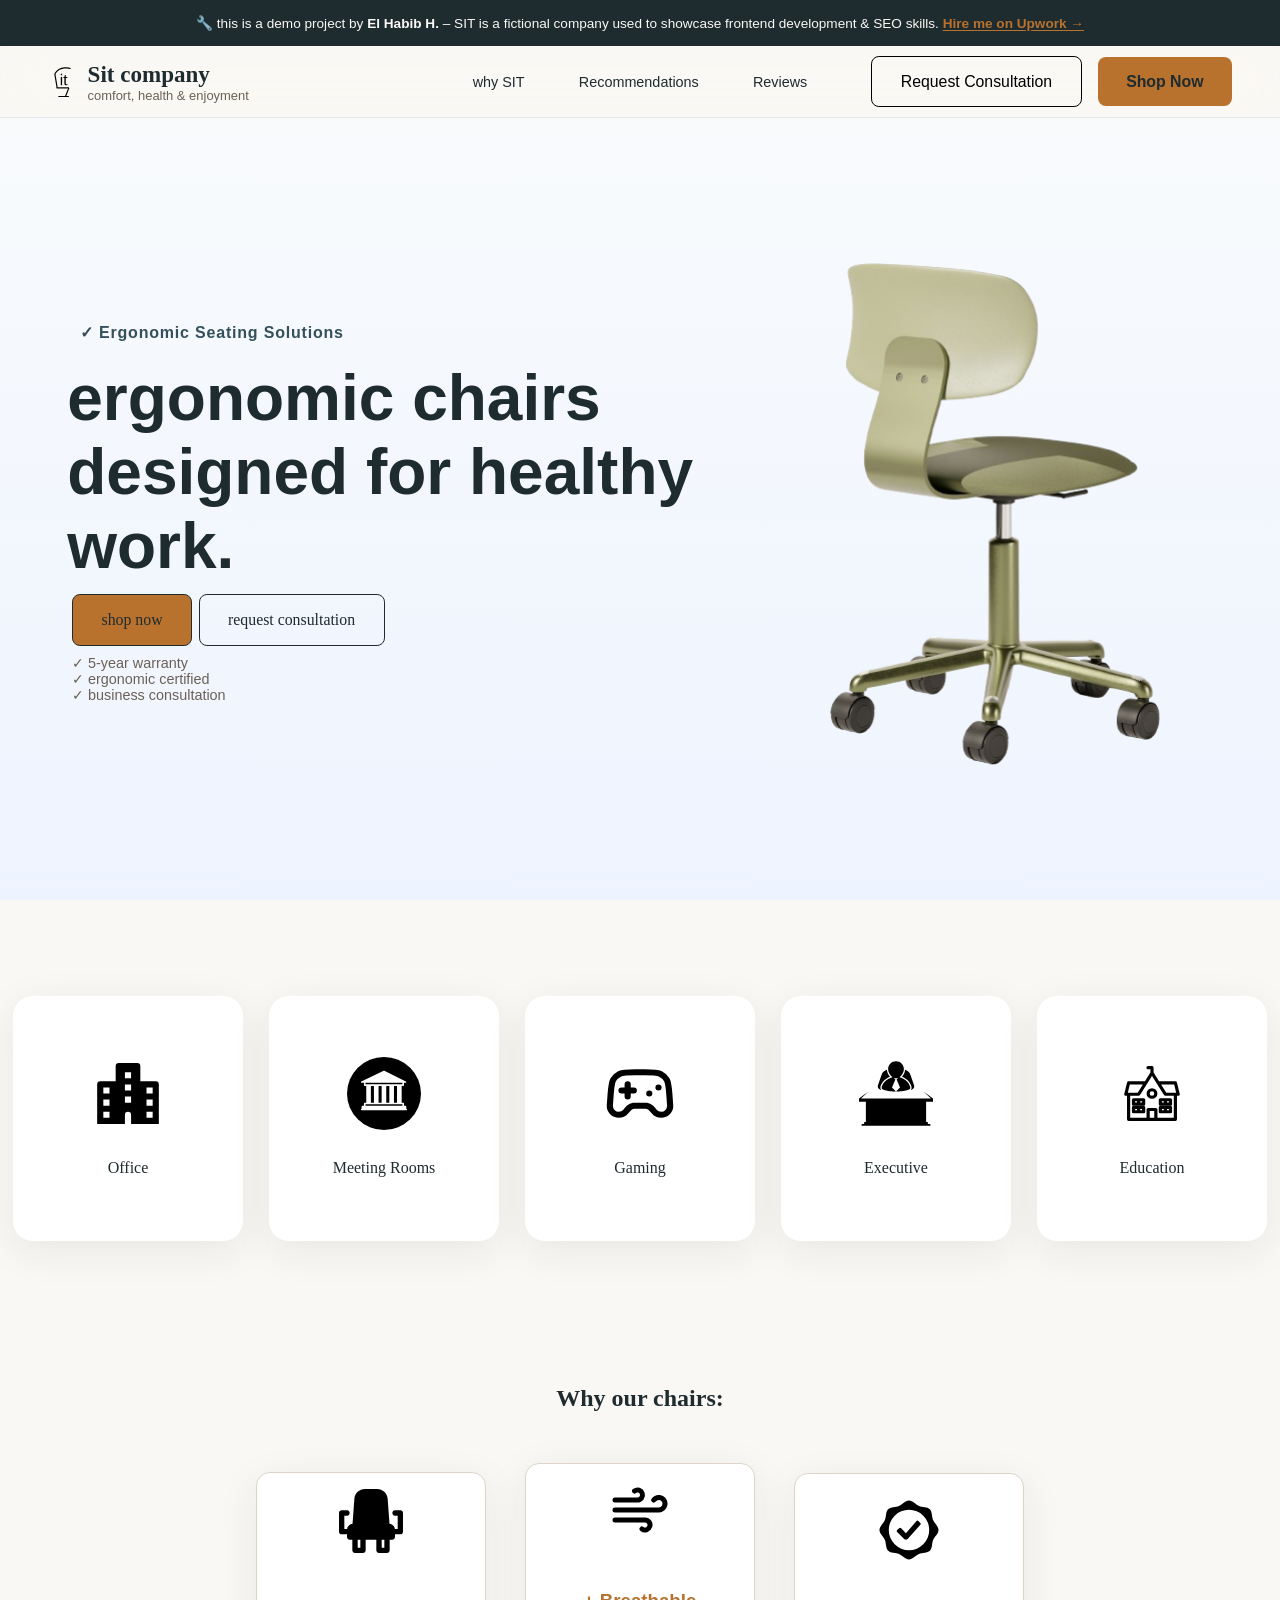
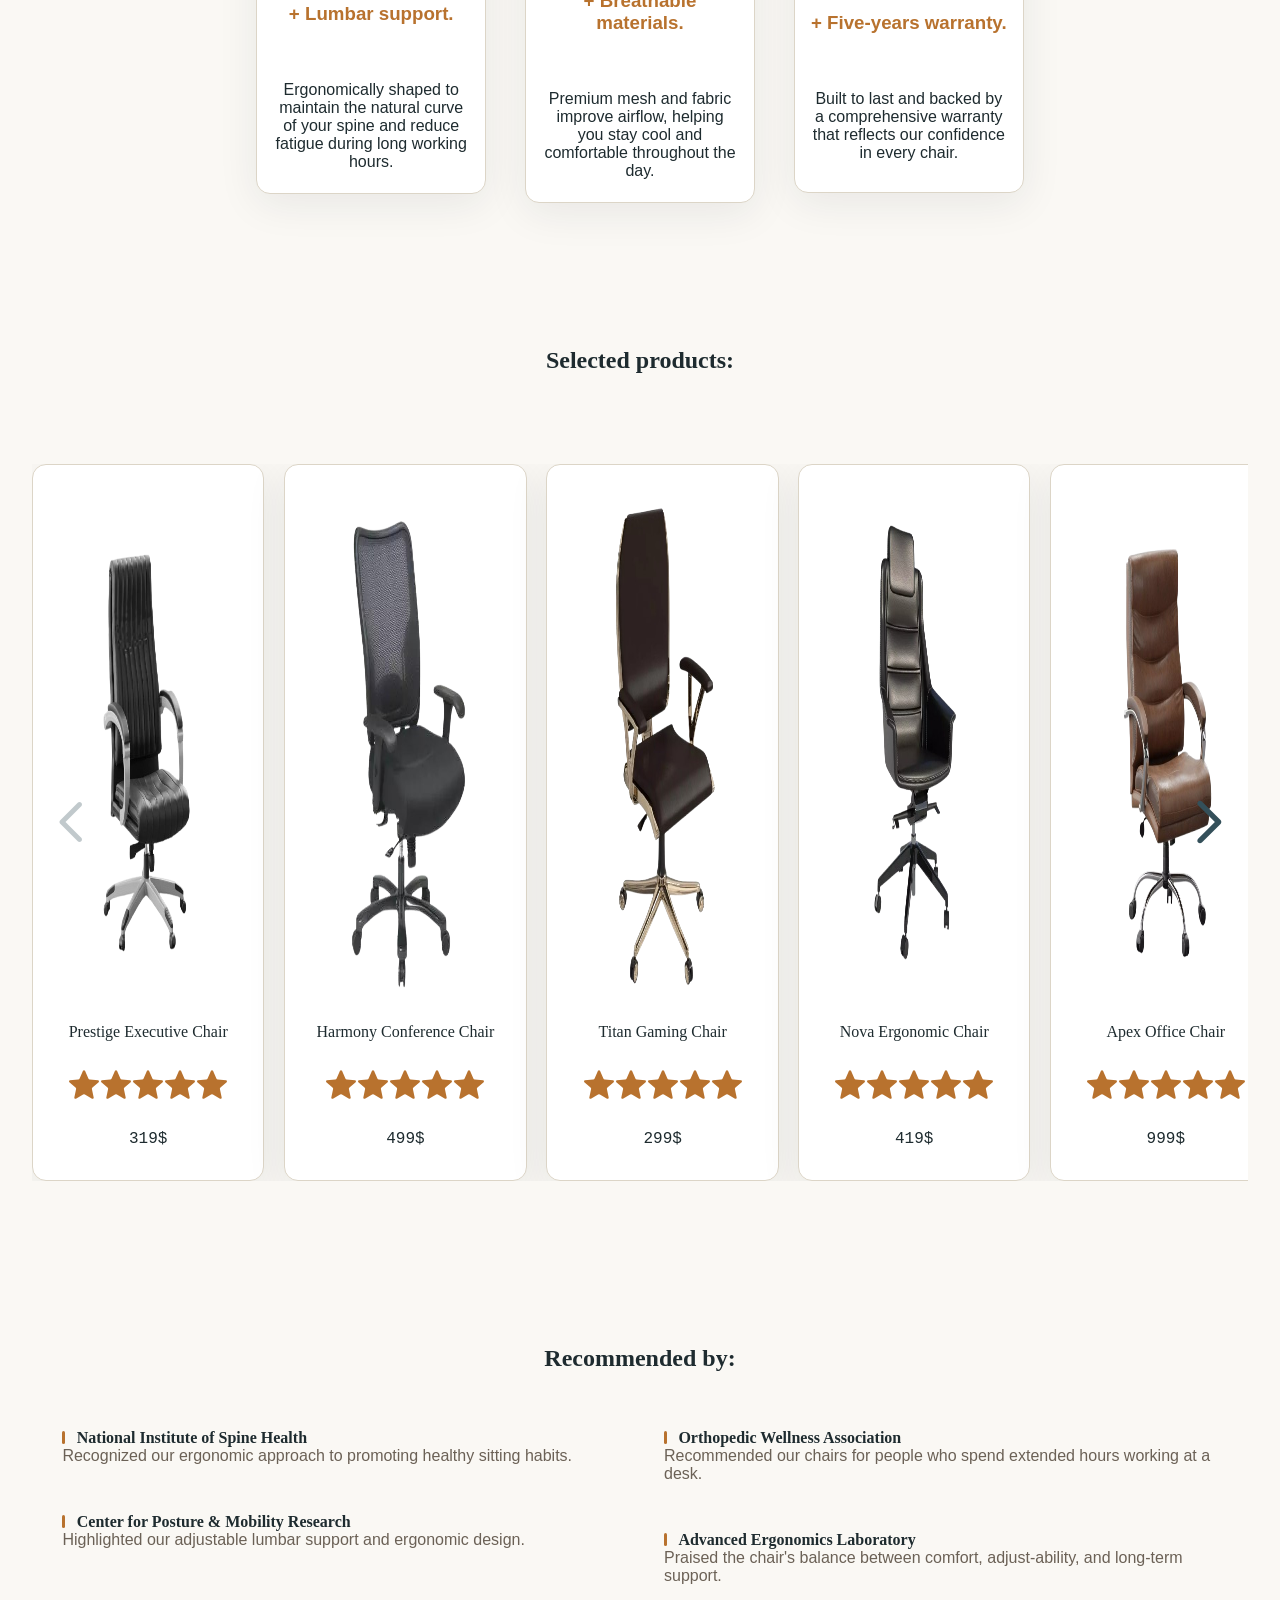
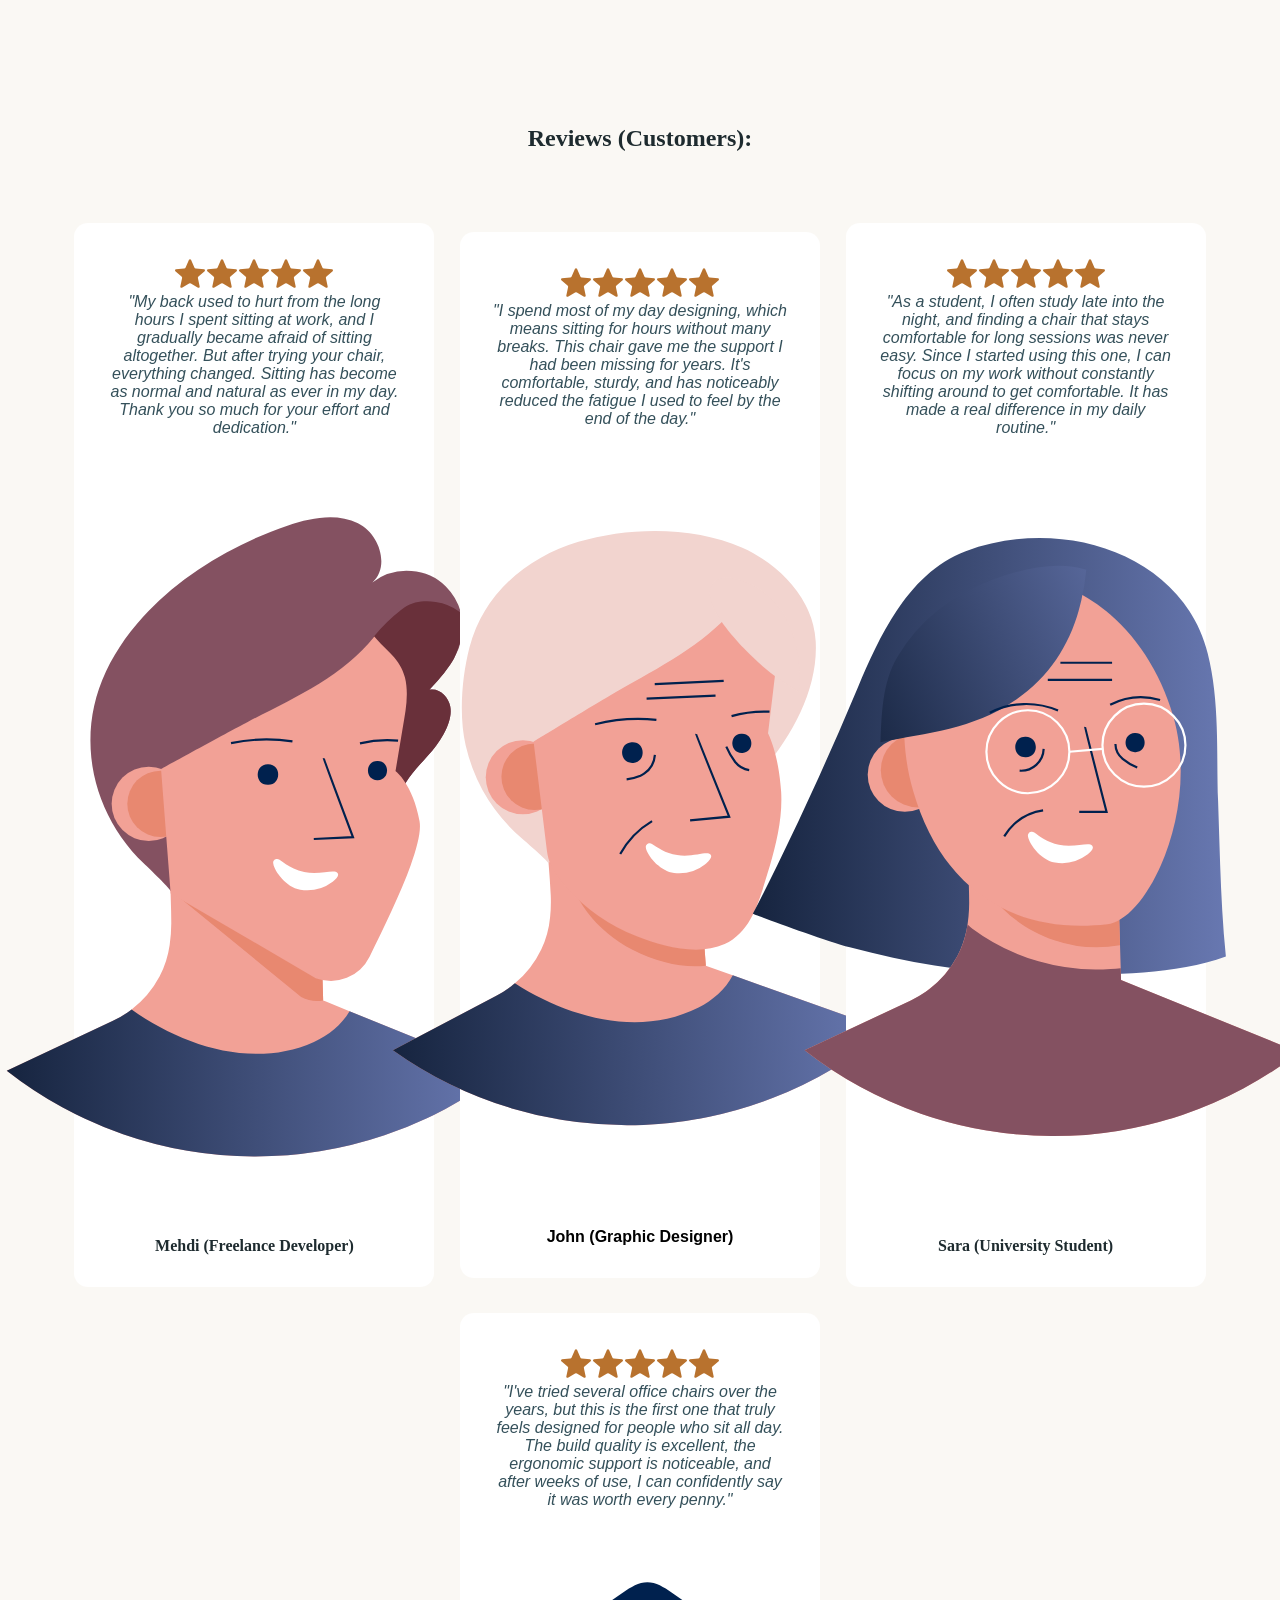
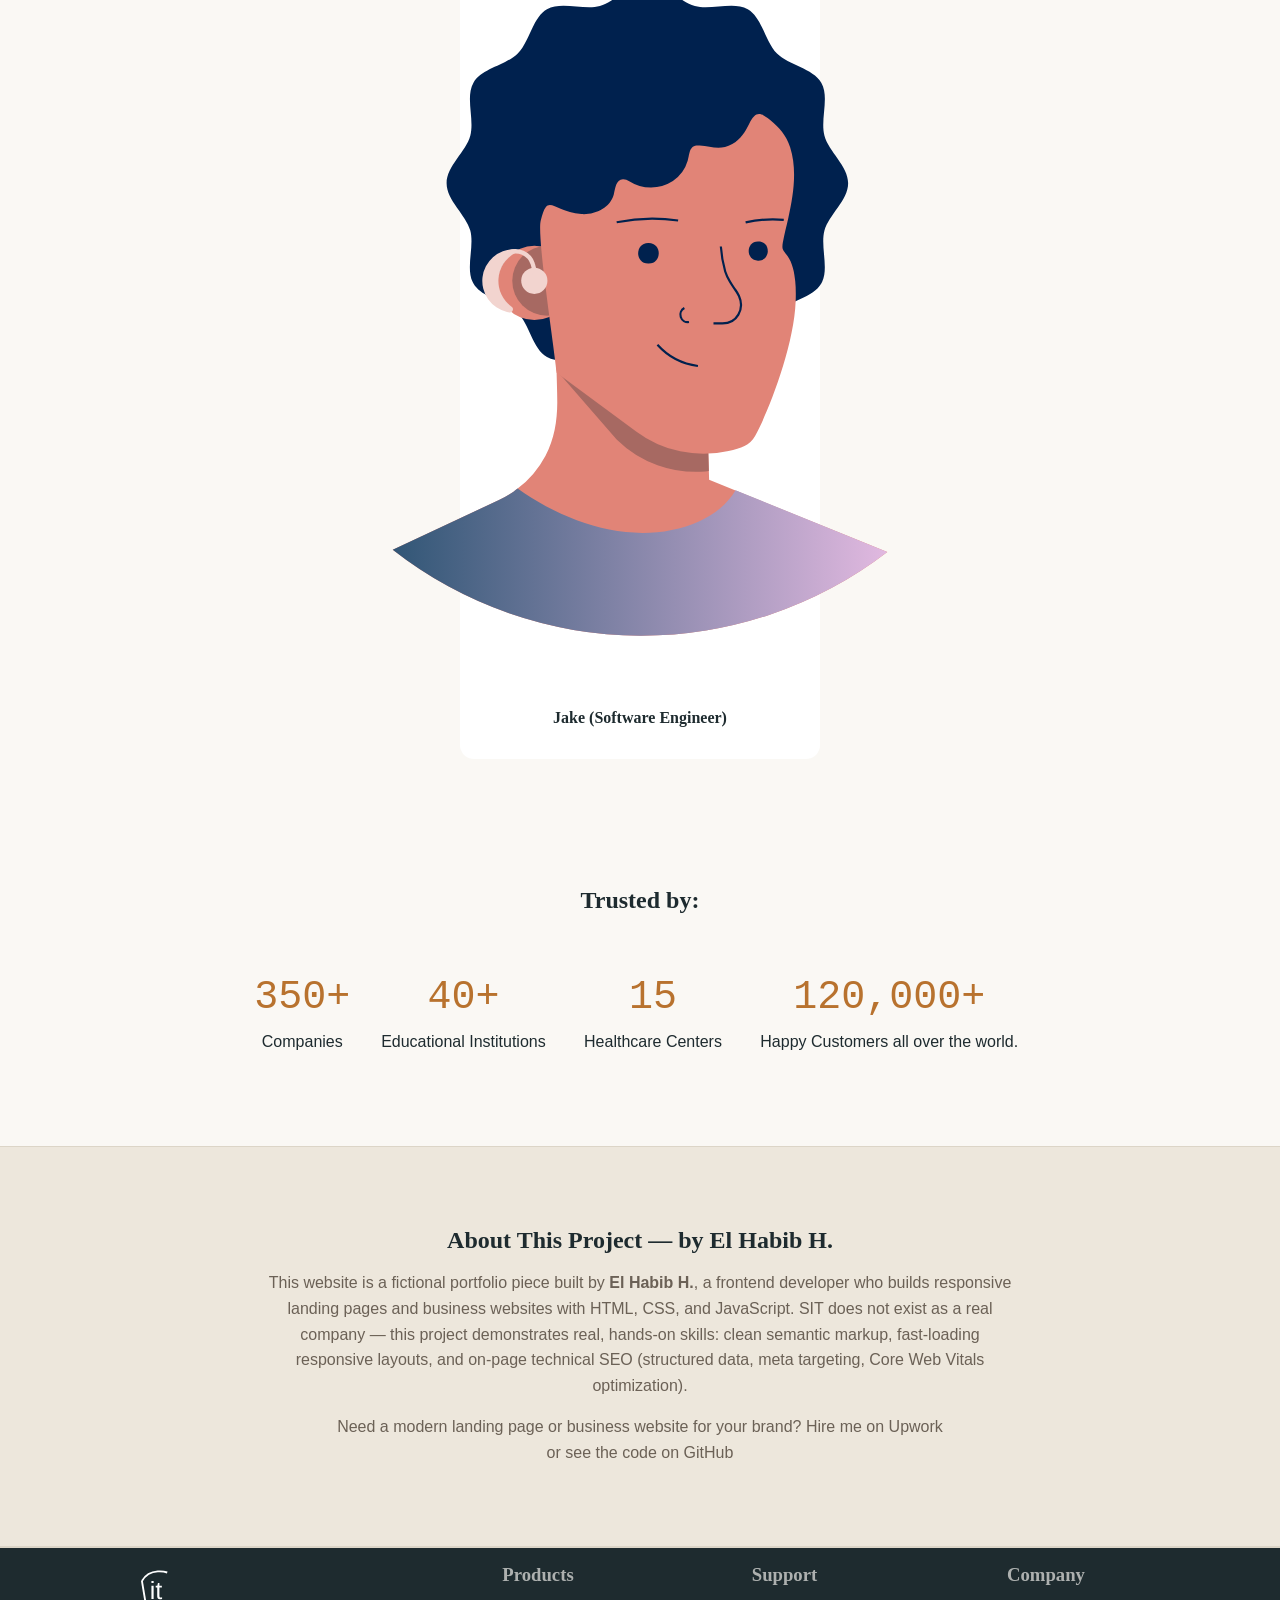
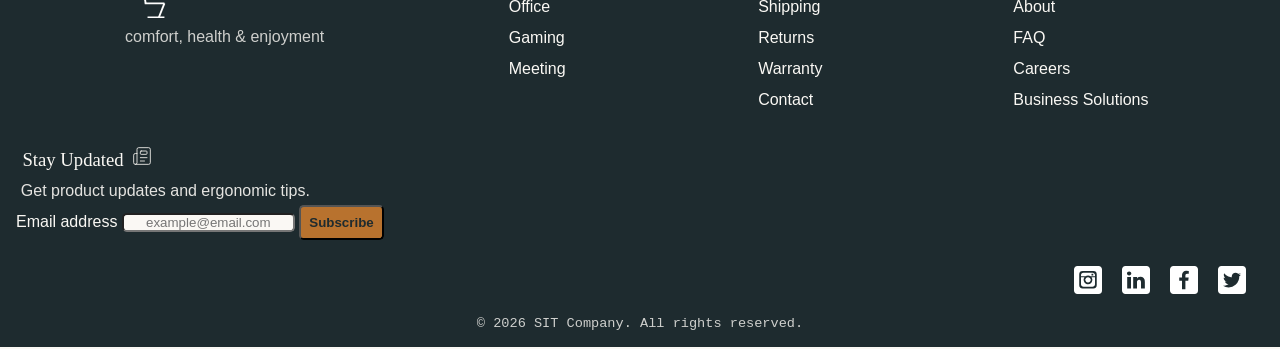
==== commit 3cd2d0d2: "fix: route CTA buttons and unify demo section keys" ====
--- a/index.html
+++ b/index.html
@@ -1,53 +1,58 @@
 <!DOCTYPE html>
-<html>
+<html lang="en">
 	<head>
 		<meta charset="UTF-8">
 		<meta name="viewport" content="width=device-width, initial-scale=1.0" >
         
-        <link rel="icon" type="image/x-icon" href="/favicon.ico">
-        <link rel="icon" type="image/png" sizes="16x16" href="/assets/icons/favicon/favicon-16x16.png">
-        <link rel="icon" type="image/png" sizes="32x32" href="/assets/icons/favicon/favicon-32x32.png">
-        <link rel="apple-touch-icon" sizes="180x180" href="/assets/icons/favicon/apple-touch-icon.png">
-        <link rel="icon" type="image/png" sizes="192x192" href="assets/icons/favicon/android-chrome-192x192.png">
+        <link rel="icon" type="image/x-icon" href="./assets/icons/favicon/favicon.ico">
+        <link rel="icon" type="image/png" sizes="16x16" href="./assets/icons/favicon/favicon-16x16.png">
+        <link rel="icon" type="image/png" sizes="32x32" href="./assets/icons/favicon/favicon-32x32.png">
+        <link rel="apple-touch-icon" sizes="180x180" href="./assets/icons/favicon/apple-touch-icon.png">
+        <link rel="icon" type="image/png" sizes="192x192" href="./assets/icons/favicon/android-chrome-192x192.png">
+        <link rel="icon" type="image/png" sizes="512x512" href="./assets/icons/favicon/android-chrome-512x512.png">
                       
 		<title>SIT Company</title>
 		<meta name="description" content="Ergonomic chairs designed to keep you comfortable, productive, and free from back pain." />
 
-		<link rel="preconnect" href="https://fonts.googleapis.com">
-		<link rel="preconnect" href="https://fonts.gstatic.com" crossorigin>
-		<link href="https://fonts.googleapis.com/css2?family=Manrope:wght@200..800&display=swap" rel="stylesheet">
-		<link href="https://fonts.googleapis.com/css2?family=Inter:ital,opsz,wght@0,14..32,100..900;1,14..32,100..900&family=Manrope:wght@200..800&display=swap" rel="stylesheet">
-        <!--
-		<link rel="stylesheet" href="style/base.css">
-		<link rel="stylesheet" href="style/header.css">
-		<link rel="stylesheet" href="style/hero.css">
-		<link rel="stylesheet" href="style/why.css">
-		<link rel="stylesheet" href="style/examples.css">
-		<link rel="stylesheet" href="style/recommended.css">
-		<link rel="stylesheet" href="style/reviews.css">	
-		<link rel="stylesheet" href="style/trusted.css">	
-		<link rel="stylesheet" href="style/partners.css">	
-		<link rel="stylesheet" href="style/selected.css">	
-		<link rel="stylesheet" href="style/footer.css">
-        -->
-        <link rel="stylesheet" href="/main.css">
+        <link rel="canonical" href="https://sit-company.pages.dev/">
+        <script type="application/ld+json">
+            {
+              "@context": "https://schema.org",
+              "@graph": [
+                {
+                    "@type": "Organization",
+                    "name": "SIT Company",
+                    "url": "https://sit-company.pages.dev/",
+                    "logo": "https://sit-company.pages.dev/assets/icons/logo.svg",
+                    "description": "Ergonomic chairs designed to keep you comfortable, productive, and free from back pain."
+                },
+                { "@type": "Product", "name": "Prestige Executive Chair", "offers": { "@type": "Offer", "price": "319", "priceCurrency": "USD", "availability": "https://schema.org/InStock" } },
+                { "@type": "Product", "name": "Harmony Conference Chair", "offers": { "@type": "Offer", "price": "499", "priceCurrency": "USD", "availability": "https://schema.org/InStock" } },
+                { "@type": "Product", "name": "Titan Gaming Chair", "offers": { "@type": "Offer", "price": "299", "priceCurrency": "USD", "availability": "https://schema.org/InStock" } },
+                { "@type": "Product", "name": "Nova Ergonomic Chair", "offers": { "@type": "Offer", "price": "419", "priceCurrency": "USD", "availability": "https://schema.org/InStock" } },
+                { "@type": "Product", "name": "Apex Office Chair", "offers": { "@type": "Offer", "price": "999", "priceCurrency": "USD", "availability": "https://schema.org/InStock" } },
+                { "@type": "Product", "name": "Focus Study Chair", "offers": { "@type": "Offer", "price": "249", "priceCurrency": "USD", "availability": "https://schema.org/InStock" } }
+  ]
+}
+        </script>
+        <link rel="stylesheet" href="./main.css">
 	</head>
-
 	<body>
 
-<!-- ======== Demo Banner ======== -->
-<div class="demo-banner">
-    <div class="container">
-		<p>
-		🔧 this is a demo project by <strong>El Habib H.</strong> – Casa Sevilla restrant is a fictional restrant used to showcase frontend devolopment &amp; SEO skills.
-		<a href="https://www.upwork.com/freelancers/~01af3ead7831321b86" target="_blank">Hire me on Upwork →</a>
-		</p>
-	</div>
-</div>
-		<!--======Header========================================-->
+        <!-- ======== Demo Banner ======== -->
+        <div class="demo-banner">
+            <div class="container">
+            	<p>
+		        🔧 this is a demo project by <strong>El Habib H.</strong> – SIT is a fictional company used to showcase frontend development &amp; SEO skills.
+                <a href="https://www.upwork.com/freelancers/~01af3ead7831321b86" target="_blank">Hire me on Upwork →</a>
+		        </p>
+            </div>
+        </div>
+
+        <!-- ======== Header ======== -->
 		<header>
 			<section class="left-part-t">
-				<img src="assets/icons/logo.svg" style="width: 30px; height: 30px;">
+				<img src="./assets/icons/logo.svg" alt="" style="width: 30px; height: 30px;">
 				<div class="left-part">
 					<p class="c-name">Sit company</p>
 					<p class="slogan">comfort, health &amp; enjoyment</p>
@@ -59,26 +64,26 @@
 				<a href="#reviews">Reviews</a>
 			</nav>
 			<section class="right-part">
-				<a class="contact" target="_blank" href="https://sit.com/contact-us">Request Consultation</a>
-				<a class="shop" target="_blank" href="https://sit.com/shop">Shop Now</a>
+				<a class="contact" href="./demo/demo-page.html?section=consultation">Request Consultation</a>
+				<a class="shop" href="./demo/demo-page.html?section=shop">Shop Now</a>
 			</section>
 		</header>
 
 		<main>
-		<!--=======Hero==================================-->
+        <!-- ======== Hero ======== -->
 		<section class="hero">
 			<div class="left">
-				<p class="sub-title">✓ Ergonomic Seating Solutions</p>
-				<p class="title">Ergonomic chairs designed for healthy work.</p>
+				<p class="sub-title">✓ ergonomic seating solutions</p>
+				<p class="title">ergonomic chairs designed for healthy work.</p>
 				<div class="cta-container">
 					<nav class="top">
-						<a class="shop" target="_blank" href="https://sit.com/shop">Shop now</a> 
-						<a class="contact" target="_blank" href="https://sit.com/contact-us">Request consultation</a>
+						<a class="shop" href="./demo/demo-page.html?section=shop">shop now</a> 
+						<a class="contact" href="./demo/demo-page.html?section=consultation">request consultation</a>
 					</nav>
 					<div class="bottom">
-						<p class="slogan">✓ 5-Year Warranty</p>
-						<p class="slogan">✓ Ergonomic Certified</p>
-						<p class="slogan">✓ Business Consultation</p>
+						<p class="slogan">✓ 5-year warranty</p>
+						<p class="slogan">✓ ergonomic certified</p>
+						<p class="slogan">✓ business consultation</p>
 					</div>
 				</div>
 			</div>
@@ -86,51 +91,51 @@
 			</div>
 		</section>
 
-			<!--=====Examples================================-->
-			<section class="examples">
-
-					<div class="card">
-						<img class="icon" src="./assets/icons/office.svg">
-						<p class="text">Office</p>
-					</div>
-	
-					<div class="card">
-						<img class="icon" src="./assets/icons/meeting.svg">
-						<p class="text">Meeting Rooms</p>
-					</div>
-
-					<div class="card">
-						<img class="icon" src="./assets/icons/gaming.svg">
-						<p class="text">Gaming</p>
-					</div>
-	
-					<div class="card">
-						<img class="icon" src="./assets/icons/executive.svg">
-						<p class="text">Executive</p>
-					</div>
-	
-					<div class="card">
-						<img class="icon" src="./assets/icons/education.svg">
-						<p class="text">Education</p>
-					</div>
-			</section>
+        <!-- ======== Examples ======== -->
+		<section class="examples">
+
+			<div class="card">
+				<img class="icon" src="./assets/icons/office.svg" alt="">
+				<p class="text">Office</p>
+			</div>
+	
+			<div class="card">
+		    	<img class="icon" src="./assets/icons/meeting.svg" alt="">
+				<p class="text">Meeting Rooms</p>
+			</div>
+
+			<div class="card">
+				<img class="icon" src="./assets/icons/gaming.svg" alt="">
+				<p class="text">Gaming</p>
+			</div>
+	
+			<div class="card">
+				<img class="icon" src="./assets/icons/executive.svg" alt="">
+				<p class="text">Executive</p>
+			</div>
+	
+			<div class="card">
+				<img class="icon" src="./assets/icons/education.svg" alt="">
+				<p class="text">Education</p>
+			</div>
+		</section>
 
 			<!--=====Why================================-->
 			<section id="why" class="why">
 				<h2 class="section-title">Why our chairs:</h2>
 				<section>
 					<div class="card">
-						<img class="icon" src="./assets/icons/lumbar-support.svg">
+						<img class="icon" src="./assets/icons/lumbar-support.svg" alt="">
 						<h3 class="title">+ Lumbar support.</h3>
 						<p class="discription">Ergonomically shaped to maintain the natural curve of your spine and reduce fatigue during long working hours.</p>
 					</div>
 					<div class="card">
-						<img class="icon" src="./assets/icons/breathable-materials.svg">
+						<img class="icon" src="./assets/icons/breathable-materials.svg" alt="">
 						<h3 class="title">+ Breathable materials.</h3>
 						<p class="discription">Premium mesh and fabric improve airflow, helping you stay cool and comfortable throughout the day.</p>
 					</div>
 					<div class="card">
-						<img class="icon" src="./assets/icons/five-years-warranty.svg">
+						<img class="icon" src="./assets/icons/five-years-warranty.svg" alt="">
 						<h3 class="title">+ Five-years warranty.</h3>
 						<p class="discription">Built to last and backed by a comprehensive warranty that reflects our confidence in every chair.</p>
 					</div>
@@ -141,89 +146,89 @@
 			<section class="selected">
 				<h2 class="section-title">Selected products:</h2>
 				<section class="slider">
-					<button class="prev"></button>
+					<button class="prev" aria-label="Previous product"></button>
 					<section class="viewport">
 						<div class="track">
 							<div class="product">
-								<img class=product-img src="./assets/products/chair11.png" width="auto" height="200px" >
+								<img class="product-img" src="./assets/products/chair11.png" width="500" height="500" alt="Black leather executive chair with high back, padded armrests, and chrome base">
 								<p class="product-name">Prestige Executive Chair</p>
-								<div class="star-rating">
-									<span class="star"></span>
-									<span class="star"></span>
-									<span class="star"></span>
-									<span class="star"></span>
-									<span class="star"></span>
+								<div class="star-rating" aria-label="5 out of 5 stars">
+									<span class="star" aria-hidden="true"></span>
+									<span class="star" aria-hidden="true"></span>
+									<span class="star" aria-hidden="true"></span>
+									<span class="star" aria-hidden="true"></span>
+									<span class="star" aria-hidden="true"></span>
 								</div>
 								<p class="product-price">319$</p>
 
 							</div>
 							<div class="product">
-								<img class=product-img src="./assets/products/chair22.png" width="auto" height="200px" >
+								<img class="product-img" src="./assets/products/chair22.png" width="500" height="500" alt="Dark grey office chair with a slightly mesh backrest, padded T-shaped armrests detached from the backrest, height-adjustable gas lift, and a matching grey five-point base">
 								<p class="product-name">Harmony Conference Chair</p>
-								<div class="star-rating">
-									<span class="star"></span>
-									<span class="star"></span>
-									<span class="star"></span>
-									<span class="star"></span>
-									<span class="star"></span>
+								<div class="star-rating" aria-label="5 out of 5 stars">
+									<span class="star" aria-hidden="true"></span>
+									<span class="star" aria-hidden="true"></span>
+									<span class="star" aria-hidden="true"></span>
+									<span class="star" aria-hidden="true"></span>
+									<span class="star" aria-hidden="true"></span>
 								</div>
 								<p class="product-price">499$</p>
 							</div>
 
 							<div class="product">
-								<img class=product-img src="./assets/products/chair33.png" width="auto" height="200px" >
+								<img class="product-img" src="./assets/products/chair33.png" width="500" height="500" alt="Black and red racing-style gaming chair with high back and integrated headrest">
 								<p class="product-name">Titan Gaming Chair</p>
-								<div class="star-rating">
-									<span class="star"></span>
-									<span class="star"></span>
-									<span class="star"></span>
-									<span class="star"></span>
-									<span class="star"></span>
+								<div class="star-rating" aria-label="5 out of 5 stars">
+									<span class="star" aria-hidden="true"></span>
+									<span class="star" aria-hidden="true"></span>
+									<span class="star" aria-hidden="true"></span>
+									<span class="star" aria-hidden="true"></span>
+									<span class="star" aria-hidden="true"></span>
 								</div>
 								<p class="product-price">299$</p>
 							</div>
 	
 							<div class="product">
-								<img class=product-img src="./assets/products/chair44.png" width="auto" height="200px" >
+								<img class="product-img" src="./assets/products/chair44.png" width="500" height="500" alt="Grey ergonomic office chair with mesh backrest and adjustable armrests">
 								<p class="product-name">Nova Ergonomic Chair</p>
-								<div class="star-rating">
-									<span class="star"></span>
-									<span class="star"></span>
-									<span class="star"></span>
-									<span class="star"></span>
-									<span class="star"></span>
+								<div class="star-rating" aria-label="5 out of 5 stars">
+									<span class="star" aria-hidden="true"></span>
+									<span class="star" aria-hidden="true"></span>
+									<span class="star" aria-hidden="true"></span>
+									<span class="star" aria-hidden="true"></span>
+									<span class="star" aria-hidden="true"></span>
 								</div>
 								<p class="product-price">419$</p>
 							</div>
 	
 							<div class="product">
-								<img class=product-img src="./assets/products/chair55.png" width="auto" height="200px" >
+								<img class="product-img" src="./assets/products/chair55.png" width="500" height="500" alt="Premium black leather office chair with high back and adjustable headrest">
 								<p class="product-name">Apex Office Chair</p>
-								<div class="star-rating">
-									<span class="star"></span>
-									<span class="star"></span>
-									<span class="star"></span>
-									<span class="star"></span>
-									<span class="star"></span>
+								<div class="star-rating" aria-label="5 out of 5 stars">
+									<span class="star" aria-hidden="true"></span>
+									<span class="star" aria-hidden="true"></span>
+									<span class="star" aria-hidden="true"></span>
+									<span class="star" aria-hidden="true"></span>
+									<span class="star" aria-hidden="true"></span>
 								</div>
 								<p class="product-price">999$</p>
 							</div>
 	
 							<div class="product">
-								<img class=product-img src="./assets/products/chair66.png" width="auto" height="200px" >
+								<img class="product-img" src="./assets/products/chair66.png" width="538" height="464" alt="Compact fabric task chair without armrests, suited for a study desk">
 								<p class="product-name">Focus Study Chair</p>
-								<div class="star-rating">
-									<span class="star"></span>
-									<span class="star"></span>
-									<span class="star"></span>
-									<span class="star"></span>
-									<span class="star"></span>
+								<div class="star-rating" aria-label="5 out of 5 stars">
+									<span class="star" aria-hidden="true"></span>
+									<span class="star" aria-hidden="true"></span>
+									<span class="star" aria-hidden="true"></span>
+									<span class="star" aria-hidden="true"></span>
+									<span class="star" aria-hidden="true"></span>
 								</div>
 								<p class="product-price">249$</p>
 							</div>
 						</div>
 					</section>
-					<button class="next"></button>
+					<button class="next" aria-label="Next product"></button>
 				</section>
 			</section>
 
@@ -262,54 +267,54 @@
 				<h2 class="section-title">Reviews (Customers):</h2>
 				<section class="container">
 					<div class="card">
-						<div class="star-rating">
-							<span class="star"></span>
-							<span class="star"></span>
-							<span class="star"></span>
-							<span class="star"></span>
-							<span class="star"></span>
+						<div class="star-rating" aria-label="5 out of 5 stars">
+							<span class="star" aria-hidden="true"></span>
+							<span class="star" aria-hidden="true"></span>
+							<span class="star" aria-hidden="true"></span>
+							<span class="star" aria-hidden="true"></span>
+							<span class="star" aria-hidden="true"></span>
 						</div>
 						<p class="quote">"My back used to hurt from the long hours I spent sitting at work, and I gradually became afraid of sitting altogether. But after trying your chair, everything changed. Sitting has become as normal and natural as ever in my day. Thank you so much for your effort and dedication."</p>
-						<img class="avatar" src="./assets/icons/a-mehdi.svg" width=35 height=35>
+						<img class="avatar" src="./assets/icons/a-mehdi.svg" width="800" height="800" alt="">
 						<h4 class="name">Mehdi (Freelance Developer)</h4>
 					</div>
 
 					<div class="card">
-						<div class="star-rating">
-							<span class="star"></span>
-							<span class="star"></span>
-							<span class="star"></span>
-							<span class="star"></span>
-							<span class="star"></span>
+						<div class="star-rating" aria-label="5 out of 5 stars">
+							<span class="star" aria-hidden="true"></span>
+							<span class="star" aria-hidden="true"></span>
+							<span class="star" aria-hidden="true"></span>
+							<span class="star" aria-hidden="true"></span>
+							<span class="star" aria-hidden="true"></span>
 						</div>
 						<p class="quote">"I spend most of my day designing, which means sitting for hours without many breaks. This chair gave me the support I had been missing for years. It's comfortable, sturdy, and has noticeably reduced the fatigue I used to feel by the end of the day."</p>
-						<img src="./assets/icons/a-john.svg" width=35 height=35>
+						<img class="avatar" src="./assets/icons/a-john.svg" width=800 height=800 alt="">
 						<h4>John (Graphic Designer)</h4>
 					</div>
 
 					<div class="card">
-						<div class="star-rating">
-							<span class="star"></span>
-							<span class="star"></span>
-							<span class="star"></span>
-							<span class="star"></span>
-							<span class="star"></span>
+						<div class="star-rating" aria-label="5 out of 5 stars">
+							<span class="star" aria-hidden="true"></span>
+							<span class="star" aria-hidden="true"></span>
+							<span class="star" aria-hidden="true"></span>
+							<span class="star" aria-hidden="true"></span>
+							<span class="star" aria-hidden="true"></span>
 						</div>
 						<p class="quote">"As a student, I often study late into the night, and finding a chair that stays comfortable for long sessions was never easy. Since I started using this one, I can focus on my work without constantly shifting around to get comfortable. It has made a real difference in my daily routine."</p>
-						<img src="./assets/icons/a-sara.svg" width=35 height=35>
+						<img class="avatar" src="./assets/icons/a-sara.svg" width="800" height="800" alt="">
 						<h4 class="name">Sara (University Student)</h4>
 					</div>
 
 					<div class="card">
-						<div class="star-rating">
-							<span class="star"></span>
-							<span class="star"></span>
-							<span class="star"></span>
-							<span class="star"></span>
-							<span class="star"></span>
+						<div class="star-rating" aria-label="5 out of 5 stars">
+							<span class="star" aria-hidden="true"></span>
+							<span class="star" aria-hidden="true"></span>
+							<span class="star" aria-hidden="true"></span>
+							<span class="star" aria-hidden="true"></span>
+							<span class="star" aria-hidden="true"></span>
 						</div>
 						<p class="quote">"I've tried several office chairs over the years, but this is the first one that truly feels designed for people who sit all day. The build quality is excellent, the ergonomic support is noticeable, and after weeks of use, I can confidently say it was worth every penny."</p>
-						<img src="./assets/icons/a-jake.svg" width=35 height=35>
+						<img class="avatar" src="./assets/icons/a-jake.svg" width="800" height="800" alt="">
 						<h4 class="name">Jake (Software Engineer)</h4>
 					</div>
 				</section>
@@ -341,67 +346,69 @@
 		</main>
 
 <!-- ======== Case-study ======== -->
-<section id="case-study" class="case-study">
-    <div class="container">
-        <h2 class="section-title">About This Project — by El Habib H.</h2>
-        <p>
-        This website is a fictional portfolio piece built by <strong>El Habib H.</strong>, a frontend developer who builds responsive landing pages and busines websites with HTML, CSS, and JavaScript. Casa Sevilla Restaurant does not exist — this project demonstrates real, hands-on skills: clean semantic markup, fast-loading responsive layouts, and on-page technical SEO (structured data, meta targeting, Core Web Vitals optimization).
-        </p>
-        <p>
-        Need a modern landing page or business website for your brand?
-        <a href="https://www.upwork.com/freelancers/~01af3ead7831321b86" target="_blank">Hire me on Upwork</a>
-        <br class="cta-break">
-        <span class="cta-or">or</span> <a href="https://github.com/elhabib-creator/coachjames.git" ta>see the code on GitHub</a>
-        </p>
-    <div>
-</section>
-			<!--=====Footer================================-->
+        <section id="case-study" class="case-study">
+            <div class="container">
+                <h2 class="section-title">About This Project — by El Habib H.</h2>
+                <p>
+                This website is a fictional portfolio piece built by <strong>El Habib H.</strong>, a frontend developer who builds responsive landing pages and business websites with HTML, CSS, and JavaScript. SIT does not exist as a real company — this project demonstrates real, hands-on skills: clean semantic markup, fast-loading responsive layouts, and on-page technical SEO (structured data, meta targeting, Core Web Vitals optimization).
+                </p>
+                <p>
+                Need a modern landing page or business website for your brand?
+                <a href="https://www.upwork.com/freelancers/~01af3ead7831321b86" target="_blank">Hire me on Upwork</a>
+                <br class="cta-break">
+                <span class="cta-or">or</span> <a href="https://github.com/elhabib-creator/sit-company.git" target="_blank">see the code on GitHub</a>
+                </p>
+            </div>
+        </section>
+
+        <!--=====Footer================================-->
 		<footer>
 			<!--++++++++++ligne one++++++++++-->
 			<section class="row-one">
 				<section class="top">
 					<div class="column">
-						<a href="/"><img class="brand-LOGO" src="./assets/icons/logo.svg"></a>
+						<a class="home" href="./index.html"><img class="brand-LOGO" src="./assets/icons/logo.svg" width="48" height="48" alt=""></a>
 						<p class="slogan">comfort, health &amp; enjoyment</p>
 					</div>
-					<nav class= "column">
+					<nav class="column">
 						<h3>Products</h3>
-						<a target="_blank" href="https://sit.com/shop/#office">Office</a>
-						<a target="_blank" href="https://sit.com/shop/#gaming">Gaming</a>
-						<a target="_blank" href="https://sit.com/shop/#meeting">Meeting</a>
+						<a href="./demo/demo-page.html?section=office">Office</a>
+						<a href="./demo/demo-page.html?section=gaming">Gaming</a>
+						<a href="./demo/demo-page.html?section=meeting">Meeting</a>
 					</nav>
 					<nav class="column">
 						<h3>Support</h3>
-						<a target="_blank" href="https://sit.com/shipping">Shipping</a>
-						<a target="_blank" href="https://sit.com/returns">Returns</a>
-						<a target="_blank" href="https://sit.com/warranty">Warranty</a>
-						<a target="_blank" href="https://sit.com/contact">Contact</a>
+						<a href="./demo/demo-page.html?section=shipping">Shipping</a>
+						<a href="./demo/demo-page.html?section=returns">Returns</a>
+						<a href="./demo/demo-page.html?section=warranty">Warranty</a>
+						<a href="./demo/demo-page.html?section=contact-us">Contact</a>
 					</nav>
 					<nav class="column">
 						<h3>Company</h3>
-						<a target="_blank" href="https://sit.com/about">About</a>
-						<a target="_blank" href="https://sit.com/company">FAQ</a>
-						<a target="_blank" href="https://sit.com/careers">Careers</a>
-						<a target="_blank" href="https://sit.com/contact">Business Solutions</a>
+						<a href="./demo/demo-page.html?section=about">About</a>
+						<a href="./demo/demo-page.html?section=company">FAQ</a>
+						<a href="./demo/demo-page.html?section=careers">Careers</a>
+						<a href="./demo/demo-page.html?section=contact-us">Business Solutions</a>
 					</nav>
 		    		</section>
 
 				<section class="bottom">
 					<h3 class="title">Stay updated</h3>
 					<p class="paragraphe">Get product updates and ergonomic tips.</p>
-					<div>
-						<input type="email" placeholder="example@email.com">
-						<button class="subscribe">Subscribe</button>
-					</div>
+                    <form class="newsletter">
+                        <label for="newsletter-email" class="visually-hidden">Email address</label>
+                        <input id="newsletter-email" type="email" name="email" placeholder="example@email.com" required>
+                        <button type="submit" class="subscribe">Subscribe</button>
+                    </form>
 				</section>
 			</section>
 
 			<!--++++++++ligne two+++++++++-->
 			<nav class="row-two">
-				<a target="_blank" href="https://instagram.com/sit"><img class="icon" alt="Instagram" src="/assets/icons/instagram.svg"></a>
-				<a target="_blank" href="https://linkedin.com/sit"><img class="icon" alt="LinkedIn" src="/assets/icons/linkedin.svg"></a>
-				<a target="_blank" href="https://facebook.com/sit"><img class="icon" alt="Facebook" src="/assets/icons/facebook.svg"></a>
-				<a target="_blank" href="https://X.com/sit"><img class="icon" alt="X" src="/assets/icons/x.svg"></a>
+				<a href="./demo/demo-link.html?from=instagram" target="_blank"><img class="icon" alt="Instagram" src="/assets/icons/instagram.svg"></a>
+				<a href="./demo/demo-link.html?from=linkedin" target="_blank"><img class="icon" alt="LinkedIn" src="/assets/icons/linkedin.svg"></a>
+				<a href="demo/demo-link.html?from=facebook" target="_blank"><img class="icon" alt="Facebook" src="/assets/icons/facebook.svg"></a>
+				<a href="demo/demo-link.html?from=x" target="_blank"><img class="icon" alt="X" src="/assets/icons/x.svg"></a>
 			</nav>
 			<!--++++++++ligne tree++++++++-->
 			<section class="row-tree">
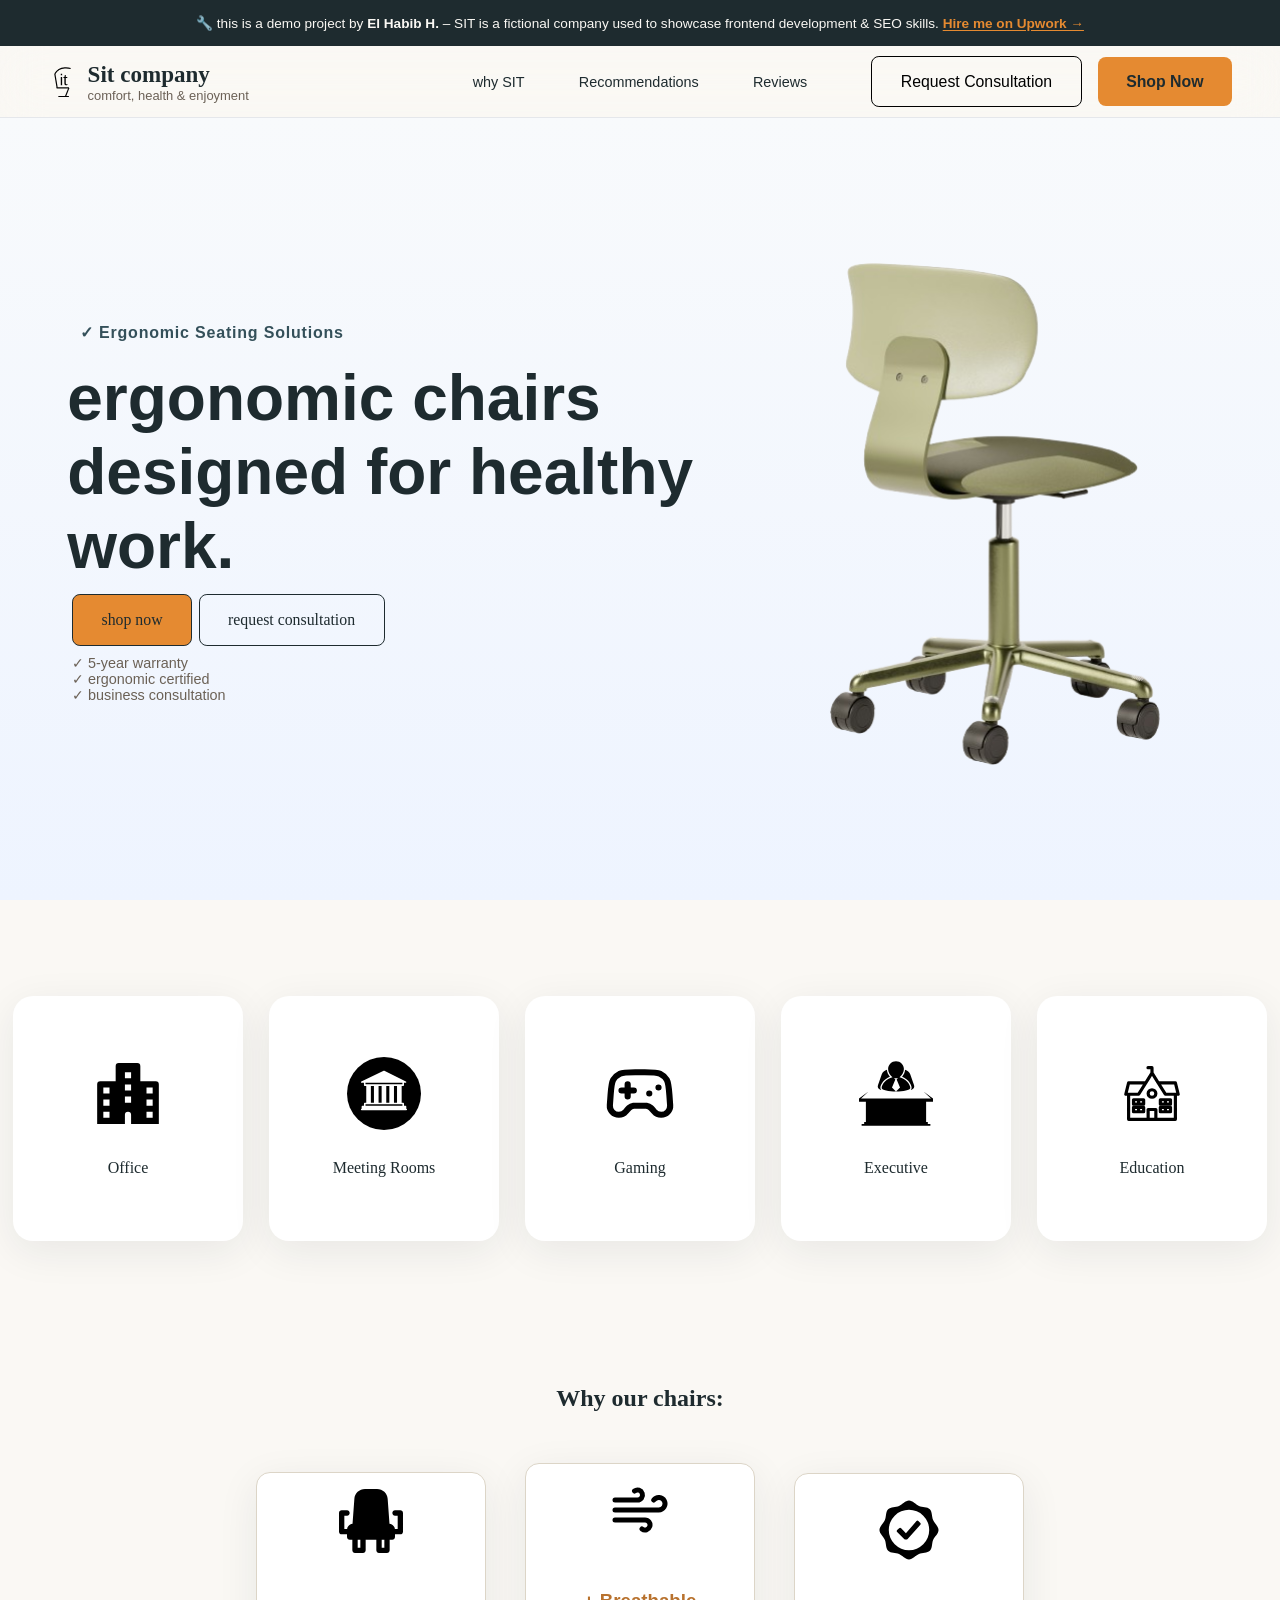
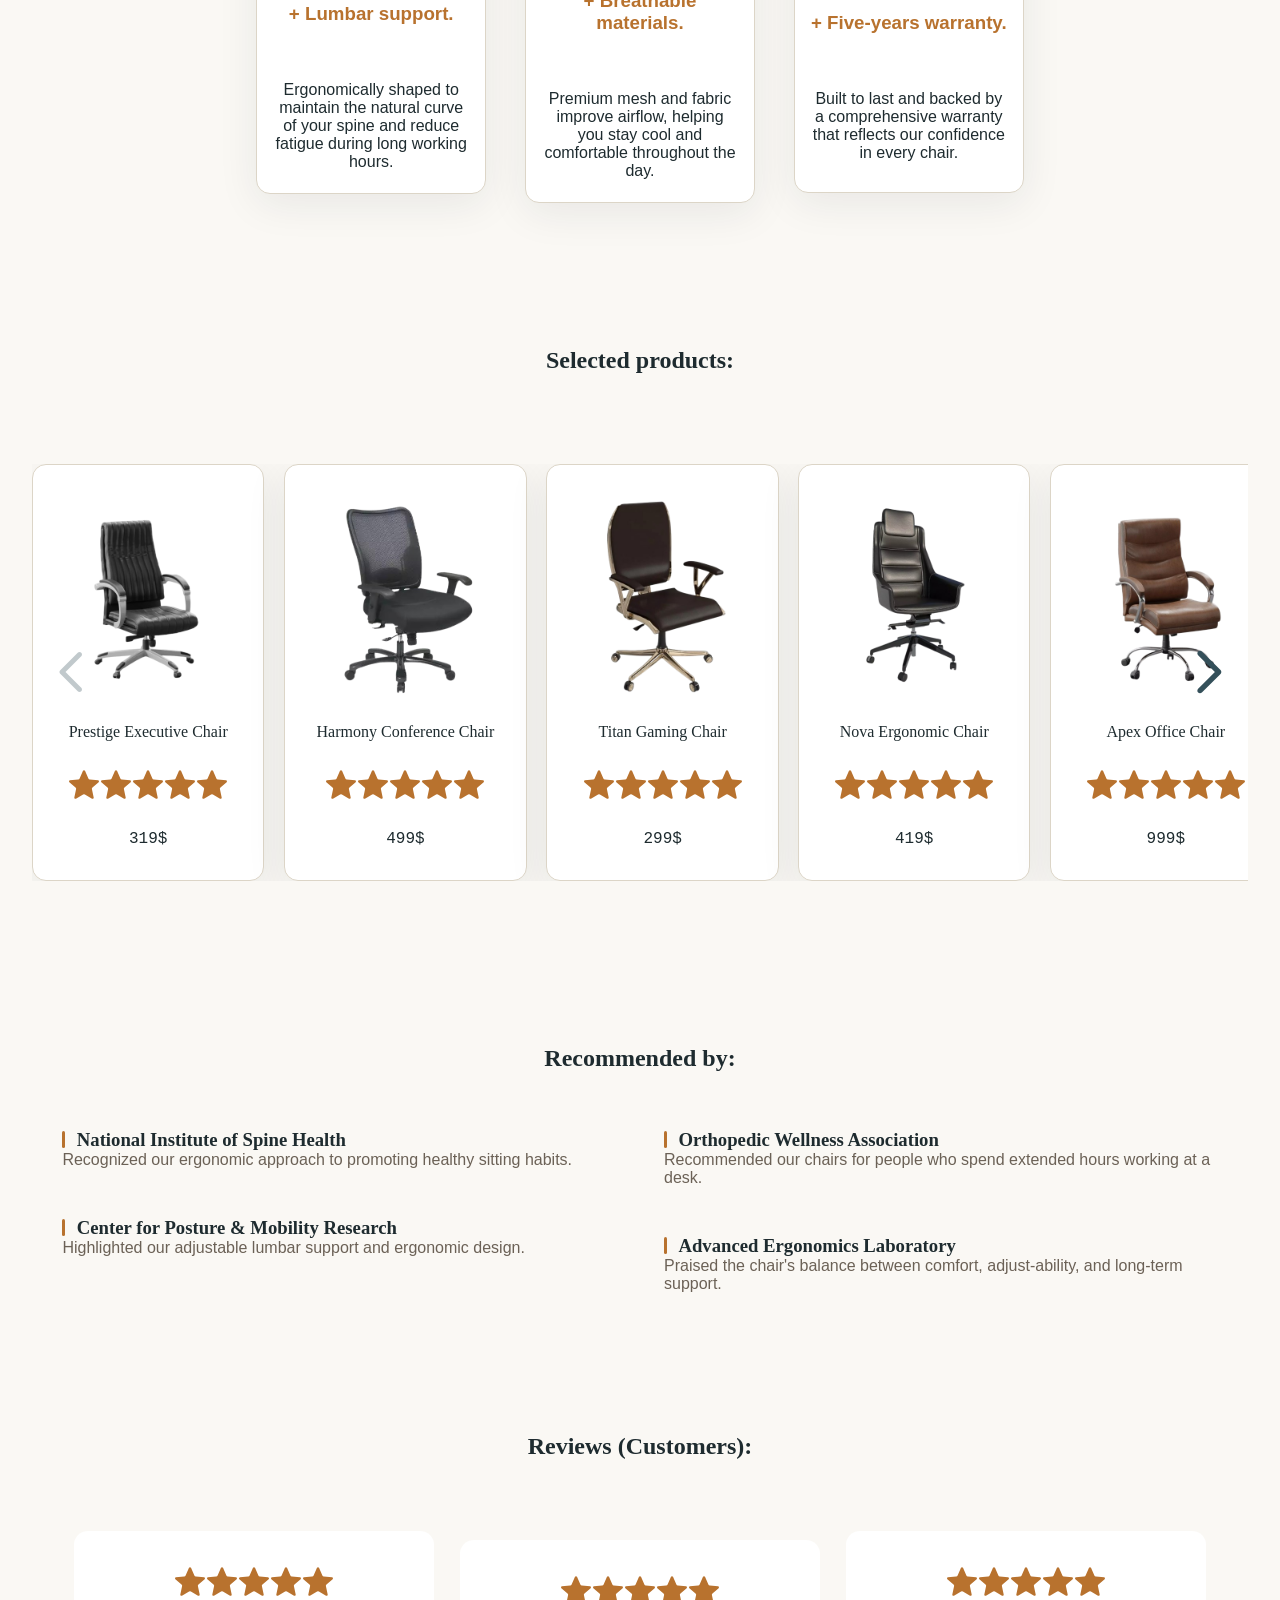
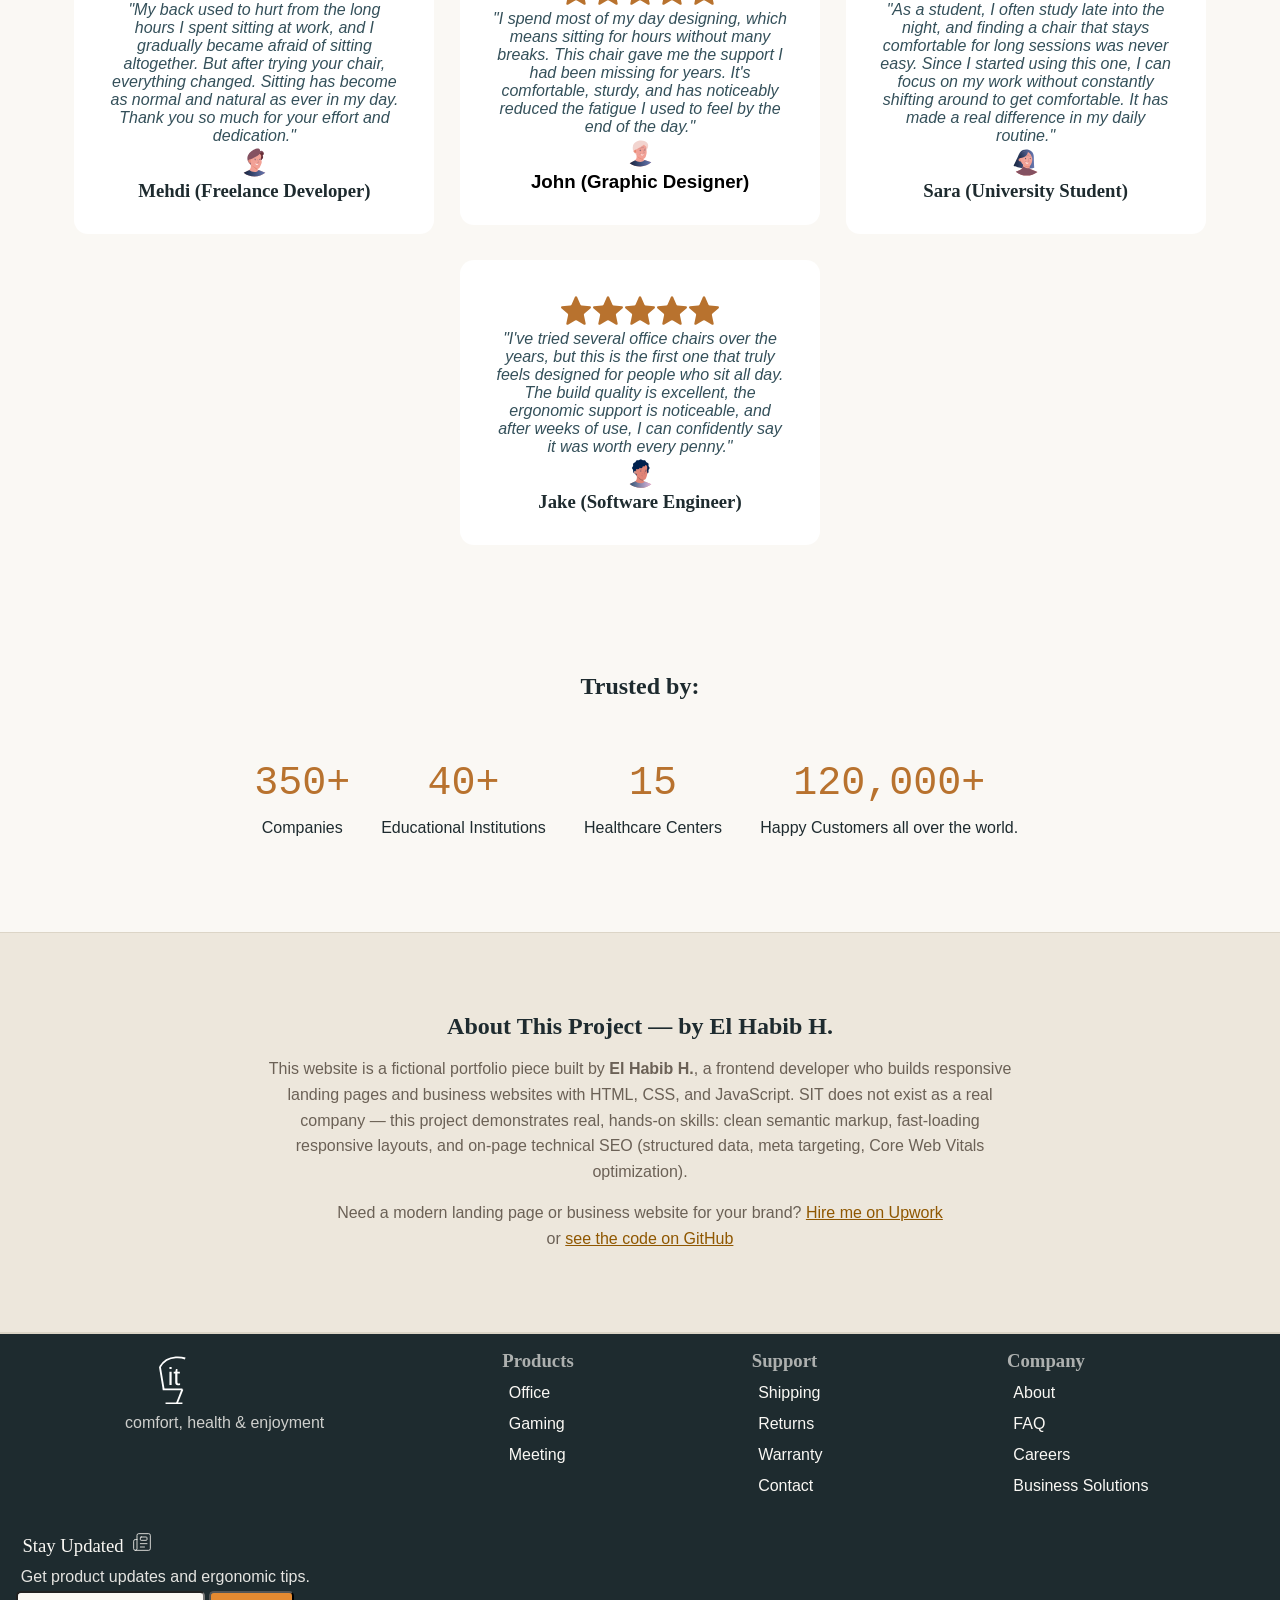
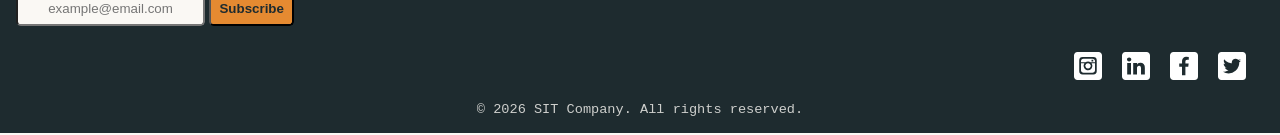
==== commit 7397056b: "Update modified index.html main.css" ====
--- a/index.html
+++ b/index.html
@@ -152,7 +152,7 @@
 							<div class="product">
 								<img class="product-img" src="./assets/products/chair11.png" width="500" height="500" alt="Black leather executive chair with high back, padded armrests, and chrome base">
 								<p class="product-name">Prestige Executive Chair</p>
-								<div class="star-rating" aria-label="5 out of 5 stars">
+								<div class="star-rating" role="img" aria-label="5 out of 5 stars">
 									<span class="star" aria-hidden="true"></span>
 									<span class="star" aria-hidden="true"></span>
 									<span class="star" aria-hidden="true"></span>
@@ -165,7 +165,7 @@
 							<div class="product">
 								<img class="product-img" src="./assets/products/chair22.png" width="500" height="500" alt="Dark grey office chair with a slightly mesh backrest, padded T-shaped armrests detached from the backrest, height-adjustable gas lift, and a matching grey five-point base">
 								<p class="product-name">Harmony Conference Chair</p>
-								<div class="star-rating" aria-label="5 out of 5 stars">
+								<div class="star-rating" role="img" aria-label="5 out of 5 stars">
 									<span class="star" aria-hidden="true"></span>
 									<span class="star" aria-hidden="true"></span>
 									<span class="star" aria-hidden="true"></span>
@@ -178,7 +178,7 @@
 							<div class="product">
 								<img class="product-img" src="./assets/products/chair33.png" width="500" height="500" alt="Black and red racing-style gaming chair with high back and integrated headrest">
 								<p class="product-name">Titan Gaming Chair</p>
-								<div class="star-rating" aria-label="5 out of 5 stars">
+								<div class="star-rating" role="img" aria-label="5 out of 5 stars">
 									<span class="star" aria-hidden="true"></span>
 									<span class="star" aria-hidden="true"></span>
 									<span class="star" aria-hidden="true"></span>
@@ -191,7 +191,7 @@
 							<div class="product">
 								<img class="product-img" src="./assets/products/chair44.png" width="500" height="500" alt="Grey ergonomic office chair with mesh backrest and adjustable armrests">
 								<p class="product-name">Nova Ergonomic Chair</p>
-								<div class="star-rating" aria-label="5 out of 5 stars">
+								<div class="star-rating" role="img" aria-label="5 out of 5 stars">
 									<span class="star" aria-hidden="true"></span>
 									<span class="star" aria-hidden="true"></span>
 									<span class="star" aria-hidden="true"></span>
@@ -204,7 +204,7 @@
 							<div class="product">
 								<img class="product-img" src="./assets/products/chair55.png" width="500" height="500" alt="Premium black leather office chair with high back and adjustable headrest">
 								<p class="product-name">Apex Office Chair</p>
-								<div class="star-rating" aria-label="5 out of 5 stars">
+								<div class="star-rating" role="img" aria-label="5 out of 5 stars">
 									<span class="star" aria-hidden="true"></span>
 									<span class="star" aria-hidden="true"></span>
 									<span class="star" aria-hidden="true"></span>
@@ -217,7 +217,7 @@
 							<div class="product">
 								<img class="product-img" src="./assets/products/chair66.png" width="538" height="464" alt="Compact fabric task chair without armrests, suited for a study desk">
 								<p class="product-name">Focus Study Chair</p>
-								<div class="star-rating" aria-label="5 out of 5 stars">
+								<div class="star-rating" role="img" aria-label="5 out of 5 stars">
 									<span class="star" aria-hidden="true"></span>
 									<span class="star" aria-hidden="true"></span>
 									<span class="star" aria-hidden="true"></span>
@@ -238,24 +238,24 @@
 				<section>
 					<div class="column">
 						<div>
-							<h4 class="name">National Institute of Spine Health</h4>
+							<h3 class="name">National Institute of Spine Health</h3>
 							<p class="quote">Recognized our ergonomic approach to promoting healthy sitting habits.</p>
 						</div>
 
 						<div>
-							<h4 class="name">Center for Posture &amp; Mobility Research</h4>
+							<h3 class="name">Center for Posture &amp; Mobility Research</h3>
 							<p class="quote">Highlighted our adjustable lumbar support and ergonomic design.</p>
 						</div>
 					</div>
 
 					<div class="column">
 						<div>
-							<h4 class="name">Orthopedic Wellness Association</h4>
+							<h3 class="name">Orthopedic Wellness Association</h3>
 							<p class="quote">Recommended our chairs for people who spend extended hours working at a desk.</p>
 						</div>
 
 						<div>
-							<h4 class="name">Advanced Ergonomics Laboratory</h4>
+							<h3 class="name">Advanced Ergonomics Laboratory</h3>
 							<p class="quote">Praised the chair's balance between comfort, adjust-ability, and long-term support.</p>
 						</div>
 					</div>
@@ -267,7 +267,7 @@
 				<h2 class="section-title">Reviews (Customers):</h2>
 				<section class="container">
 					<div class="card">
-						<div class="star-rating" aria-label="5 out of 5 stars">
+						<div class="star-rating" role="img" aria-label="5 out of 5 stars">
 							<span class="star" aria-hidden="true"></span>
 							<span class="star" aria-hidden="true"></span>
 							<span class="star" aria-hidden="true"></span>
@@ -276,11 +276,11 @@
 						</div>
 						<p class="quote">"My back used to hurt from the long hours I spent sitting at work, and I gradually became afraid of sitting altogether. But after trying your chair, everything changed. Sitting has become as normal and natural as ever in my day. Thank you so much for your effort and dedication."</p>
 						<img class="avatar" src="./assets/icons/a-mehdi.svg" width="800" height="800" alt="">
-						<h4 class="name">Mehdi (Freelance Developer)</h4>
-					</div>
-
-					<div class="card">
-						<div class="star-rating" aria-label="5 out of 5 stars">
+						<h3 class="name">Mehdi (Freelance Developer)</h3>
+					</div>
+
+					<div class="card">
+						<div class="star-rating" role="img" aria-label="5 out of 5 stars">
 							<span class="star" aria-hidden="true"></span>
 							<span class="star" aria-hidden="true"></span>
 							<span class="star" aria-hidden="true"></span>
@@ -289,11 +289,11 @@
 						</div>
 						<p class="quote">"I spend most of my day designing, which means sitting for hours without many breaks. This chair gave me the support I had been missing for years. It's comfortable, sturdy, and has noticeably reduced the fatigue I used to feel by the end of the day."</p>
 						<img class="avatar" src="./assets/icons/a-john.svg" width=800 height=800 alt="">
-						<h4>John (Graphic Designer)</h4>
-					</div>
-
-					<div class="card">
-						<div class="star-rating" aria-label="5 out of 5 stars">
+						<h3>John (Graphic Designer)</h3>
+					</div>
+
+					<div class="card">
+						<div class="star-rating" role="img" aria-label="5 out of 5 stars">
 							<span class="star" aria-hidden="true"></span>
 							<span class="star" aria-hidden="true"></span>
 							<span class="star" aria-hidden="true"></span>
@@ -302,11 +302,11 @@
 						</div>
 						<p class="quote">"As a student, I often study late into the night, and finding a chair that stays comfortable for long sessions was never easy. Since I started using this one, I can focus on my work without constantly shifting around to get comfortable. It has made a real difference in my daily routine."</p>
 						<img class="avatar" src="./assets/icons/a-sara.svg" width="800" height="800" alt="">
-						<h4 class="name">Sara (University Student)</h4>
-					</div>
-
-					<div class="card">
-						<div class="star-rating" aria-label="5 out of 5 stars">
+						<h3 class="name">Sara (University Student)</h3>
+					</div>
+
+					<div class="card">
+						<div class="star-rating" role="img" aria-label="5 out of 5 stars">
 							<span class="star" aria-hidden="true"></span>
 							<span class="star" aria-hidden="true"></span>
 							<span class="star" aria-hidden="true"></span>
@@ -315,7 +315,7 @@
 						</div>
 						<p class="quote">"I've tried several office chairs over the years, but this is the first one that truly feels designed for people who sit all day. The build quality is excellent, the ergonomic support is noticeable, and after weeks of use, I can confidently say it was worth every penny."</p>
 						<img class="avatar" src="./assets/icons/a-jake.svg" width="800" height="800" alt="">
-						<h4 class="name">Jake (Software Engineer)</h4>
+						<h3 class="name">Jake (Software Engineer)</h3>
 					</div>
 				</section>
 			</section>
@@ -367,7 +367,7 @@
 			<section class="row-one">
 				<section class="top">
 					<div class="column">
-						<a class="home" href="./index.html"><img class="brand-LOGO" src="./assets/icons/logo.svg" width="48" height="48" alt=""></a>
+						<a class="home" href="./index.html"><img class="brand-LOGO" src="./assets/icons/logo.svg" width="48" height="48" alt="SIT — homepage"></a>
 						<p class="slogan">comfort, health &amp; enjoyment</p>
 					</div>
 					<nav class="column">
--- a/main.css
+++ b/main.css
@@ -1,21 +1,28 @@
 @font-face {
     font-family: "Fraunces";
-    src: url("") format(woff2);
-    font-weight: ;
+    src: url("/fonts/Fraunces/"Fraunces-VariableFont_SOFT,WONK,opsz,wght.woff2) format("woff2");
+    font-weight: 100 900;
     font-style: normal;
     font-display: swap;
 }
 @font-face {
     font-family: "Inter";
-    src: url() format();
-    font-weight:;
+    src: url("/fonts/Inter/"Inter-VariableFont_opsz,wght.woff2) format("woff2");
+    font-weight: 100 900;
     font-style: normal;
     font-display: swap;
 }
 @font-face {
+    font-family: "Inter";
+    src: url("/fonts/Inter/"Inter-Italic-VariableFont_opsz,wght.woff2) format("woff2");
+    font-weight: 100 900;
+    font-style: italic;
+    font-display: swap;
+}
+@font-face {
     font-family: "IBM Plex Mono";
-    src: url() format();
-    font-weight: ;
+    src: url("/fonts/IBM-Plex-Mono/"IBMPlexMono-Regular.woff2) format(woff2);
+    font-weight: 400;
     font-style: normal;
     font-display: swap;
 }
@@ -30,6 +37,8 @@
 	--paper: #FAF8F4; 
 	--mist: #EDE7DC; 
 	--spine-gold: #B8722E; 
+    --sping-gold-lighter: #E58A31;
+    --sping-gold-darker: #8F5701;
 	--chart-blue: #34505A; 
 	--line: #DCD5C7; 
 	--header-border-bottom-color: #E5E7EB;
@@ -45,6 +54,8 @@
 	--primary-color: var(--ink);
 	--secondary-color: var(--chart-blue);
 	--accent-color: var(--spine-gold);
+    --accent-color-lighter: var(--sping-gold-lighter);
+    --accent-color-darker: var(--sping-gold-darker);
 	--background-color: var(--paper);
 	--surface-color: #FFFFFF;
 	--text-color: var(--ink);
@@ -62,7 +73,7 @@
 	--border-radius: 14px;
 }
 
-/* ===== Reset & Base ===== */
+/* ======== Reset & Base ======== */
 * {
 	margin: 0;
 	padding: 0;
@@ -100,7 +111,15 @@
 	aspect-ratio: .4 / .4;
 }
 
-/* ===== Demo Banner ===== */
+a:focus-visible,
+button:focus-visible,
+input:focus-visible {
+	outline: 2px solid var(--accent-color);
+	outline-offset: 2px;
+	border-radius: 4px;
+}
+
+/* ======== Demo Banner ======== */
 .demo-banner {
 	position: fixed;
 	top: 0;
@@ -124,7 +143,7 @@
 }
 
 .demo-banner a {
-	color: var(--spine-gold);
+	color: var(--sping-gold-lighter);
 	font-weight: 600;
 	text-decoration: underline;
 	text-underline-offset: 2px;
@@ -134,7 +153,7 @@
 	color: var(--paper);
 }
 
-/* ===== Header ===== */
+/* ======== Header ======== */
 header {
 	position: fixed;
 	top: var(--demo-banner-height);
@@ -214,6 +233,29 @@
 	background: rgb(255 255 255 / 35%);
 }
 
+@keyframes target-highlight {
+	from {
+		background-color: var(--mist);
+	}
+	to {
+		background-color: transparent;
+	}
+}
+
+.why:target,
+.recommended:target,
+.reviews:target {
+	animation: target-highlight 2s ease-out forwards;
+}
+
+@media (prefers-reduced-motion: reduce) {
+	.why:target,
+	.recommended:target,
+	.reviews:target {
+		animation: none;
+	}
+}
+
 header .right-part {
 	flex: 1 1 20%;
 	display: flex;
@@ -236,7 +278,7 @@
 header .right-part .shop {
 	color: var(--primary-color);
 	font-weight: 600;
-	background: var(--accent-color);
+	background: var(--accent-color-lighter);
 	transition: all 200ms ease 200ms;
 }
 
@@ -299,7 +341,7 @@
 	}
 }
 
-/* ===== Hero ===== */
+/* ======== Hero ======== */
 .hero {
 	display: flex;
 	min-height: calc(100vh - var(--header-height) - var(--demo-banner-height));
@@ -349,7 +391,7 @@
 	color: var(--text-color);
 	font-size: calc(var(--header-font-size) * 1.1);
 	font-family: var(--heading-font);
-	background-color: var(--accent-color);
+	background-color: var(--accent-color-lighter);
 	padding: 1em 1.8em;
 	border: 1px solid var(--primary-color);
 	border-radius: 0.5em;
@@ -415,7 +457,7 @@
 	}
 }
 
-/* ===== Examples ===== */
+/* ======== Examples ======== */
 .examples {
 	padding-block: clamp(3rem, 30vw, 6rem);
 	display: flex;
@@ -466,13 +508,14 @@
 	}
 }
 
-/* ===== Why ===== */
+/* ======== Why ======== */
 .why {
 	padding-block: 3rem;
 	display: flex;
 	flex-direction: column;
 	gap: clamp(1rem, 4vw, 4rem);
 	text-align: center;
+    scroll-margin-top: calc( var(--demo-banner-height) + var(--header-height));
 }
 
 .why h2.section-title {
@@ -523,7 +566,7 @@
 	max-width: 300px;
 }
 
-/* ===== Selected Products ===== */
+/* ======== Selected Products ======== */
 .selected {
 	padding-block: clamp(3rem, 30vw, 6rem);
 	padding-inline: clamp(0.5rem, 2.5vw, 4rem);
@@ -580,7 +623,9 @@
 }
 
 .selected .slider .viewport .track .product img.product-img {
-	max-width: 100%;
+    width: 100%;
+    height: 200px;
+    object-fit: cover;
 }
 
 .selected .slider .viewport .track .product p.product-name {
@@ -644,13 +689,14 @@
 	}
 }
 
-/* ===== Recommended ===== */
+/* ======== Recommended ======== */
 .recommended {
 	padding-block: clamp(1rem, 15vw, 3rem);
 	display: flex;
 	flex-direction: column;
 	justify-content: center;
 	align-items: center;
+    scroll-margin-top: calc(var(--demo-banner-height) + var(--header-height));
 }
 
 .recommended > h2.section-title {
@@ -674,14 +720,14 @@
 	min-width: 270px;
 }
 
-.recommended > section > .column > div > h4.name {
+.recommended > section > .column > div > h3.name {
 	color: var(--text-color);
 	font-family: var(--heading-font);
 	position: relative;
 	padding-left: 0.9rem;
 }
 
-.recommended > section > .column > div > h4.name::before {
+.recommended > section > .column > div > h3.name::before {
 	content: "";
 	position: absolute;
 	left: 0;
@@ -707,13 +753,14 @@
 	}
 }
 
-/* ===== Reviews ===== */
+/* ======== Reviews ======== */
 .reviews {
 	padding-block: clamp(1rem, 15vw, 3rem);
 	display: flex;
 	flex-direction: column;
 	align-items: center;
 	gap: 4vw;
+    scroll-margin-top: calc(var(--demo-banner-height) + var(--header-height));
 }
 
 .reviews > h2.section-title {
@@ -770,11 +817,11 @@
 }
 
 .reviews .container .card .avatar {
-	min-height: 4rem;
-	aspect-ratio: 1;
-}
-
-.reviews .container .card h4.name {
+    width:35px;
+    height:35px;
+}
+
+.reviews .container .card h3.name {
 	color: var(--primary-color);
 	font-family: var(--heading-font);
 }
@@ -788,7 +835,7 @@
 	}
 }
 
-/* ===== Trusted ===== */
+/* ======== Trusted ======== */
 .trusted {
 	padding-block: clamp(1rem, 15vw, 3rem);
 	max-width: 100vw;
@@ -857,7 +904,7 @@
 	}
 }
 
-/* ===== Case Study ===== */
+/* ======== Case Study ======== */
 .case-study {
 	padding-block: clamp(3rem, 10vw, 5rem);
 	padding-inline: clamp(1rem, 5vw, 4rem);
@@ -885,6 +932,21 @@
 	color: var(--muted-color);
 	font-family: var(--body-font);
 	line-height: 1.6;
+}
+
+.case-study p a {
+    color: var(--accent-color-darker);
+    text-decoration: underline;
+    transition: 20ms ease;
+    display: inline-block;
+}
+
+.case-study p a:hover {
+    transform: scale(1.02);
+}
+
+.case-study p a:active {
+    transform: scale(.95);
 }
 
 .case-study .cta-links {
@@ -909,7 +971,7 @@
 	transform: scale(1.02);
 }
 
-/* ===== Footer ===== */
+/* ======== Footer ======== */
 footer {
 	display: flex;
 	flex-direction: column;
@@ -952,10 +1014,14 @@
 	flex-flow: nowrap column;
 }
 
+footer .row-one .top .column .home {
+    max-width: 6rem;
+    text-align: center;
+}
+
 footer .row-one .top .column img.brand-LOGO {
-	width: 3rem;
 	filter: invert(1);
-	aspect-ratio: 3/3;
+	aspect-ratio: 48/48;
 }
 
 footer .row-one .top .column p.slogan {
@@ -1001,7 +1067,26 @@
 	gap: 8px;
 }
 
+footer .row-one .bottom div:focus-within {
+	outline: 1px solid var(--accent-color);
+	outline-offset: 3px;
+	border-radius: 6px;
+}
+
+.visually-hidden {
+	position: absolute;
+	width: 1px;
+	height: 1px;
+	padding: 0;
+	margin: -1px;
+	overflow: hidden;
+	clip: rect(0, 0, 0, 0);
+	white-space: nowrap;
+	border: 0;
+}
+
 footer .row-one .bottom input {
+    padding: .5rem;
 	background-color: var(--background-color);
 	color: var(--primary-color);
 	border-radius: .3rem;
@@ -1011,7 +1096,7 @@
 footer .row-one .bottom button {
 	padding: .5rem;
 	border-radius: .3rem;
-	background-color: var(--accent-color);
+	background-color: var(--accent-color-lighter);
 	color: var(--primary-color);
 	font-weight: bold;
 }
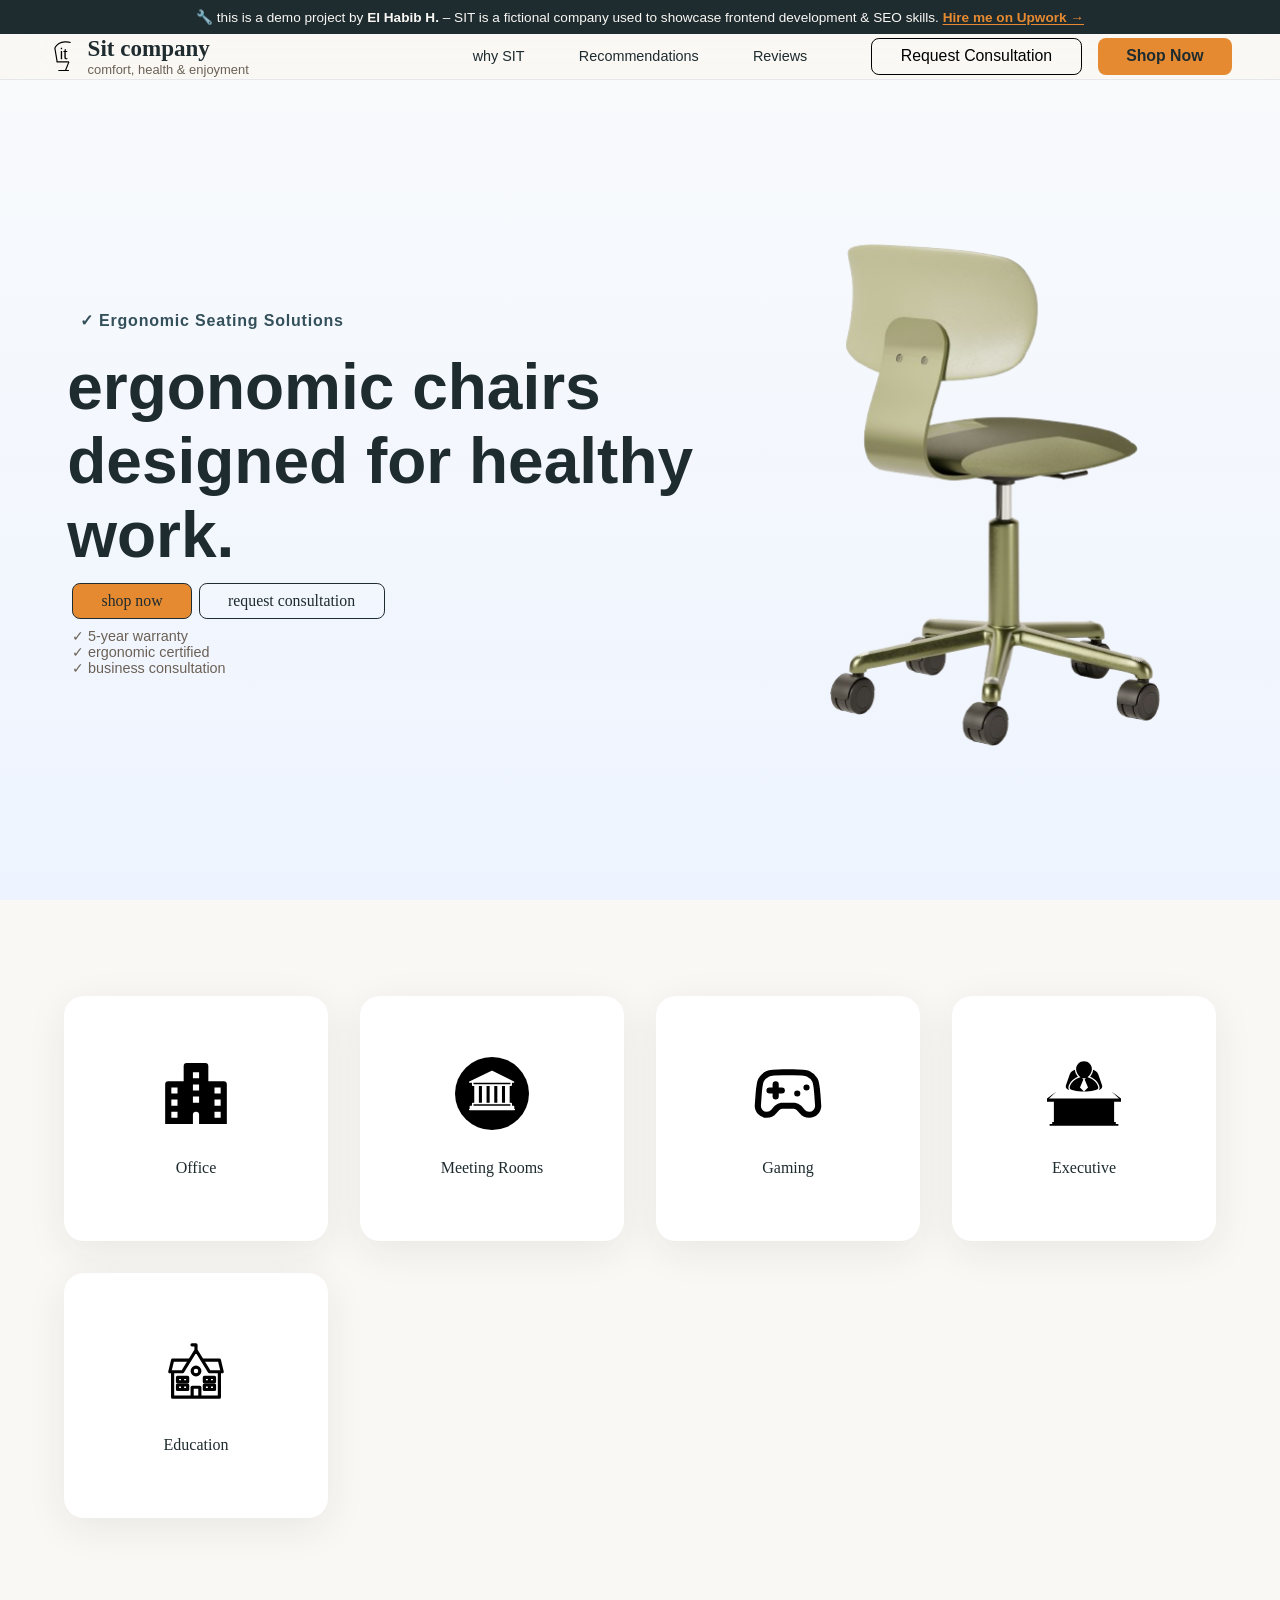
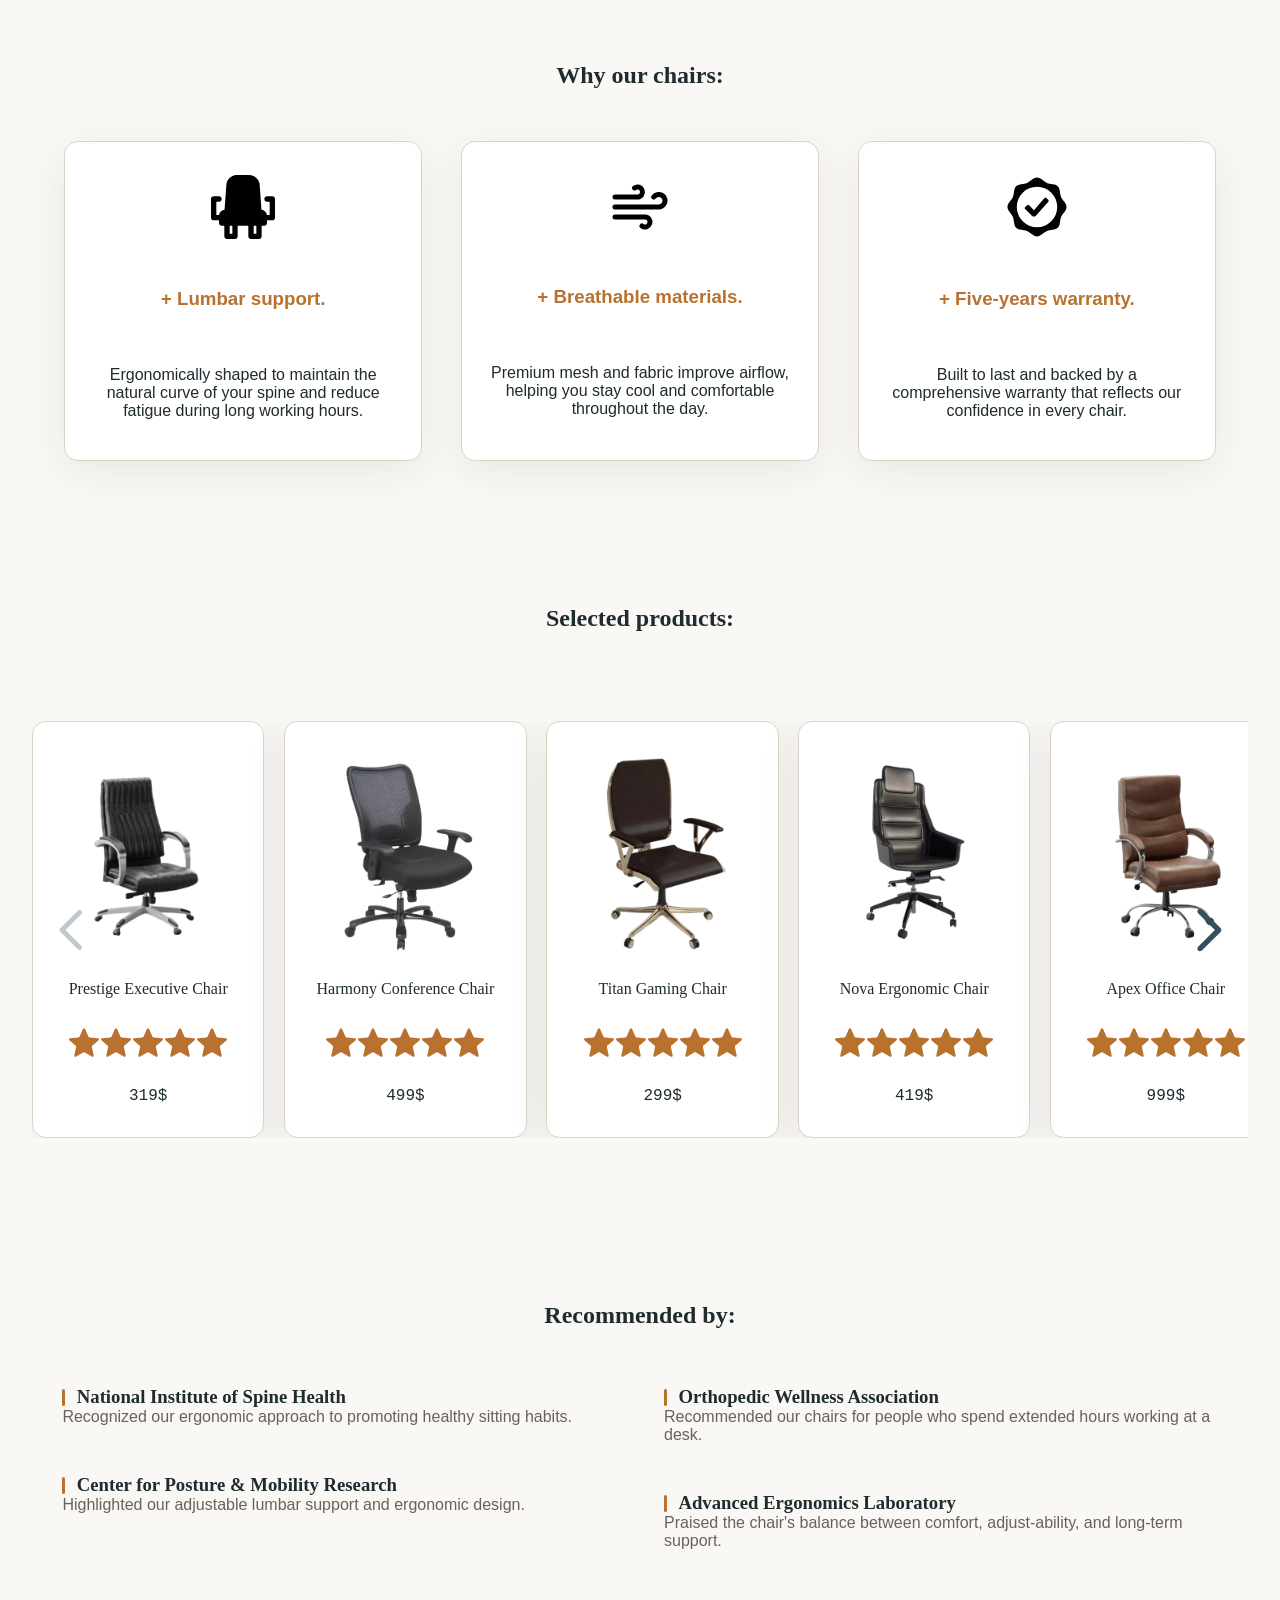
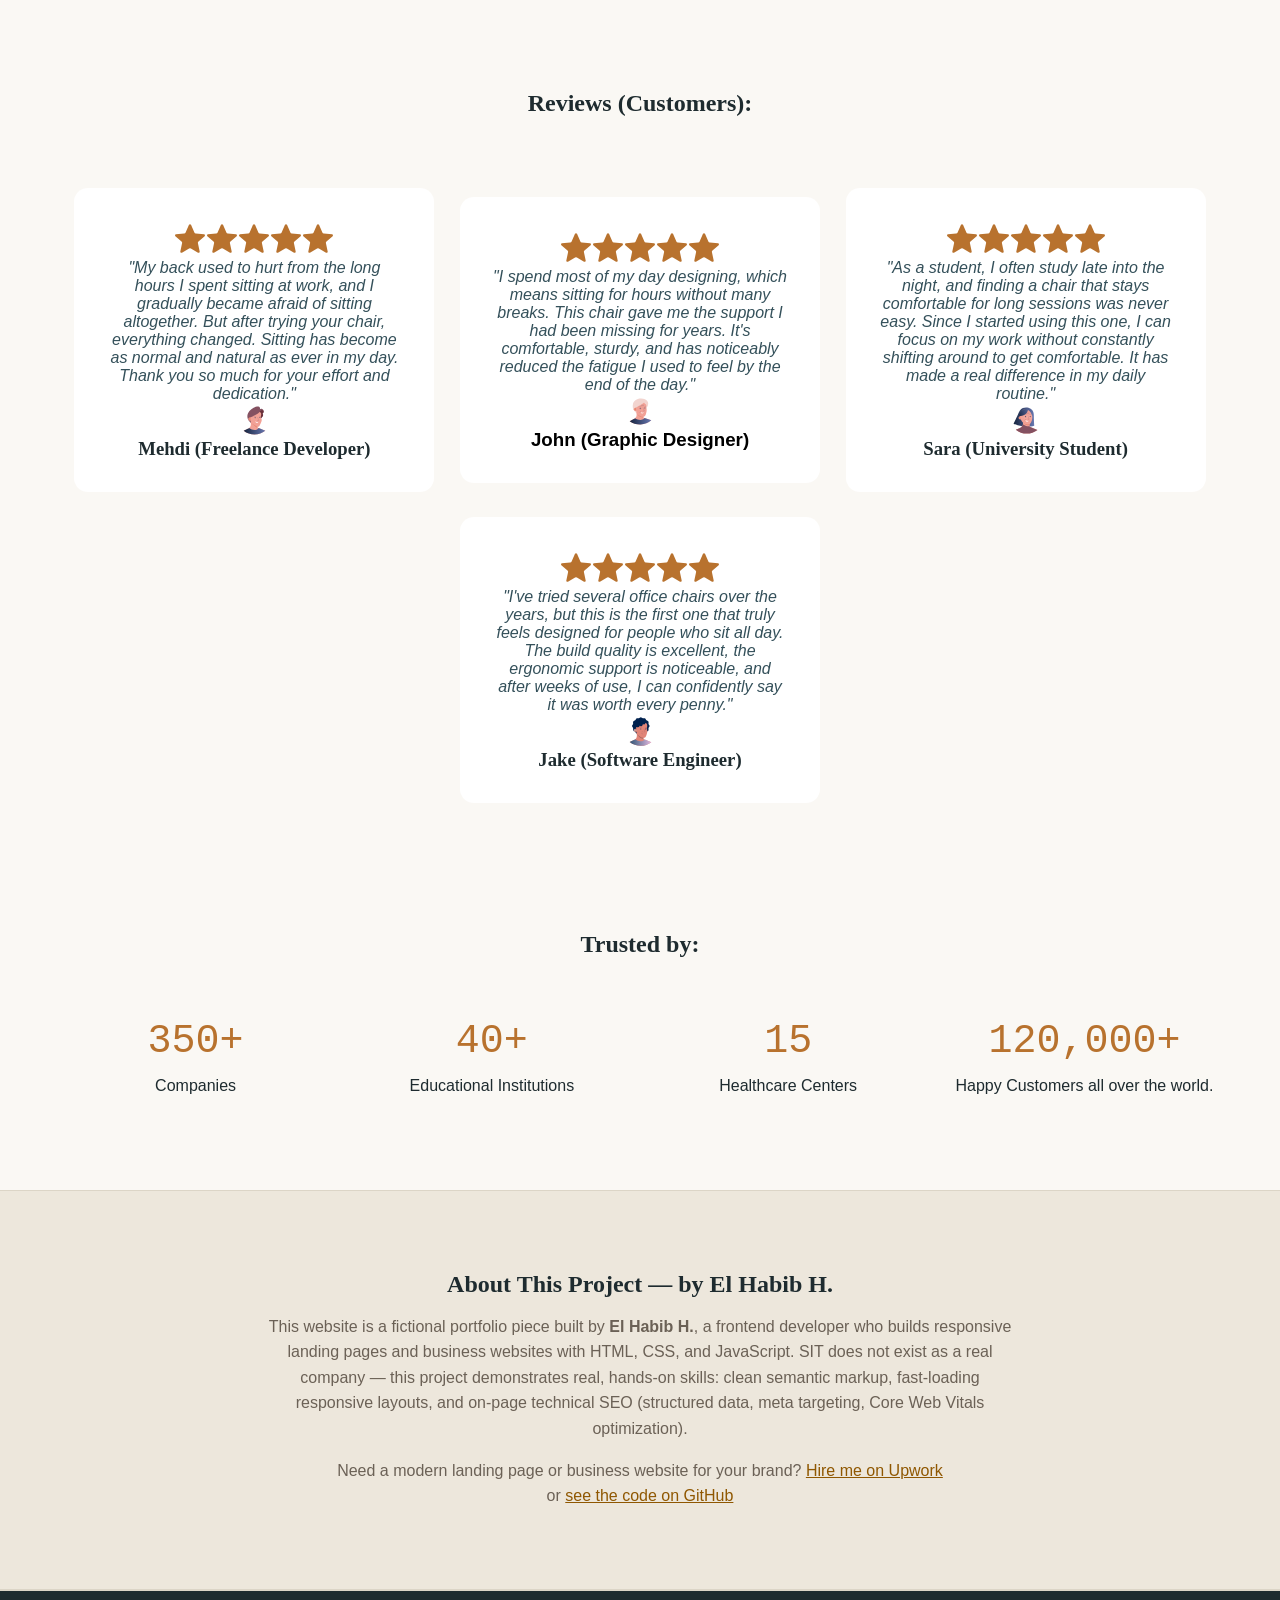
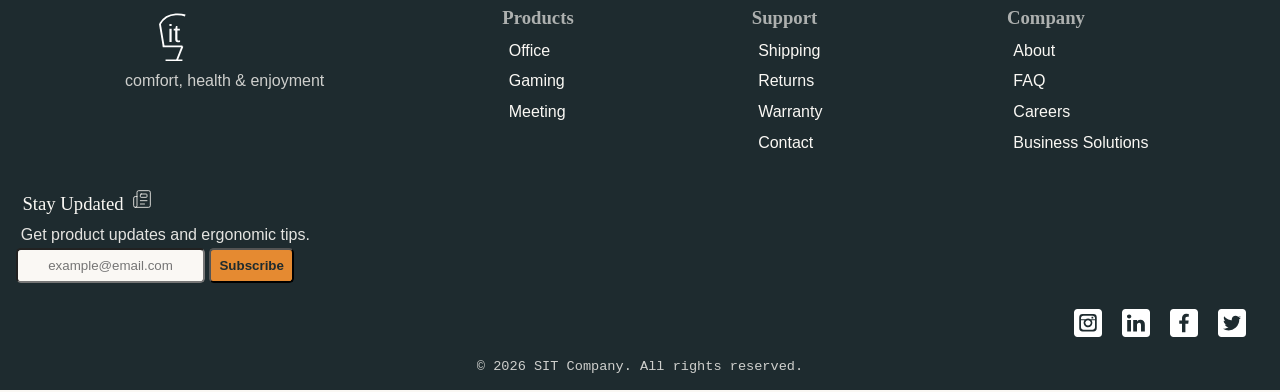
==== commit 595b508b: "fix: improve responsive layout and shared script behavior" ====
--- a/index.html
+++ b/index.html
@@ -416,7 +416,7 @@
 			</section>
 		</footer>
 
-		<script src="./script.js"></script>
+		<script src="./script.js" defer></script>
 
 	</body>
 </html>
--- a/main.css
+++ b/main.css
@@ -28,10 +28,6 @@
 }
 
 :root {
-	/* Layout */
-	--header-height: clamp(65px, 8vh, 80px);
-	--demo-banner-height: clamp(34px, 6vh, 46px);
-
 	/* Color Identity */
 	--ink: #1E2B2F; 
 	--paper: #FAF8F4; 
@@ -125,7 +121,8 @@
 	top: 0;
 	left: 0;
 	width: 100%;
-	height: var(--demo-banner-height);
+    min-height: 34px;
+	height: auto;
 	z-index: 1001;
 
 	display: flex;
@@ -159,7 +156,8 @@
 	top: var(--demo-banner-height);
 	left: 0;
 	width: 100%;
-	height: var(--header-height);
+    min-height: 64px;
+	height: auto;
 	min-height: fit-content;
 	backdrop-filter: blur(20px);
 	-webkit-backdrop-filter: blur(20px);
@@ -460,12 +458,14 @@
 /* ======== Examples ======== */
 .examples {
 	padding-block: clamp(3rem, 30vw, 6rem);
-	display: flex;
-	justify-content: space-around;
+	display: grid;
+	grid-template-columns: repeat(auto-fit, minmax(250px, 1fr));
+    gap: 2rem;
+
+    padding-inline: 5%;
 }
 
 .examples .card {
-	flex: 0 0 clamp(calc(2 * var(--card-imag-width)), 18%, 25rem);
 	display: flex;
 	flex-direction: column;
 	text-align: center;
@@ -497,17 +497,6 @@
 	padding: 1rem;
 }
 
-@media (max-width: 800px) {
-	.examples {
-		flex-flow: wrap row;
-		row-gap: 1rem;
-	}
-
-	.examples .card img {
-		width: 3.5rem;
-	}
-}
-
 /* ======== Why ======== */
 .why {
 	padding-block: 3rem;
@@ -524,11 +513,11 @@
 }
 
 .why section {
-	display: flex;
-	align-items: center;
-	justify-content: center;
-	flex-flow: wrap row;
-	gap: clamp(0rem, 3vw, 3rem);
+	display: grid;
+    grid-template-columns: repeat(auto-fit, minmax(250px, 1fr));
+	gap: clamp(1rem, 3vw, 3rem);
+    
+    padding-inline: 5%;
 }
 
 .why section .card {
@@ -853,14 +842,24 @@
 }
 
 .trusted .container {
-	display: flex;
-	flex-flow: row wrap;
-	justify-content: space-around;
-	max-width: 100vw;
+	display: grid;
+    grid-template-columns: repeat(auto-fit, minmax(150px, 1fr));
+	max-width: 100%;
 	gap: 0.4rem;
 	padding: 2rem;
 }
 
+@media (min-width: 370px){
+.trusted .container .card:nth-child(4) {
+    grid-column: 2;
+}
+
+@media (min-width: 910px){
+.trusted .container .card:nth-child(4) {
+    grid-column: auto;
+}
+
+}
 .trusted .container .card .number {
 	color: var(--accent-color);
 	font-family: var(--mono-font), sans-serif;
